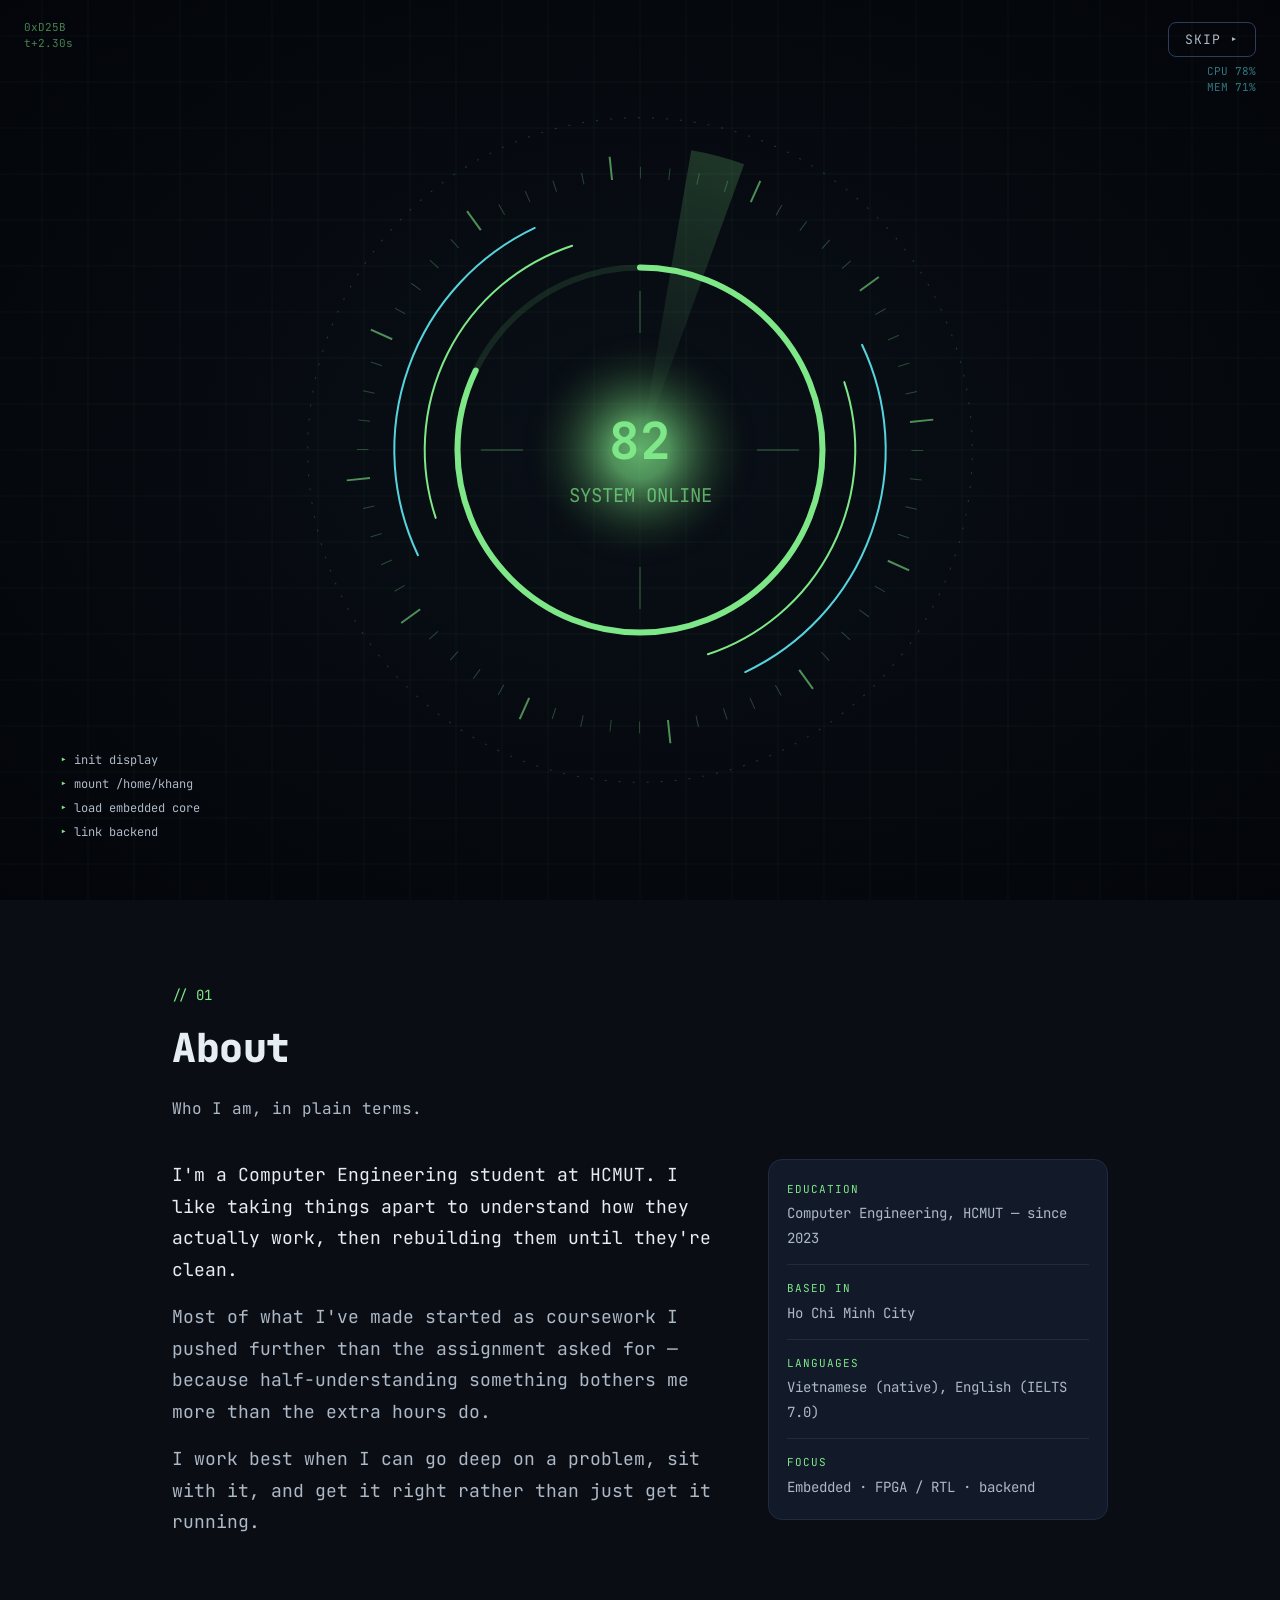
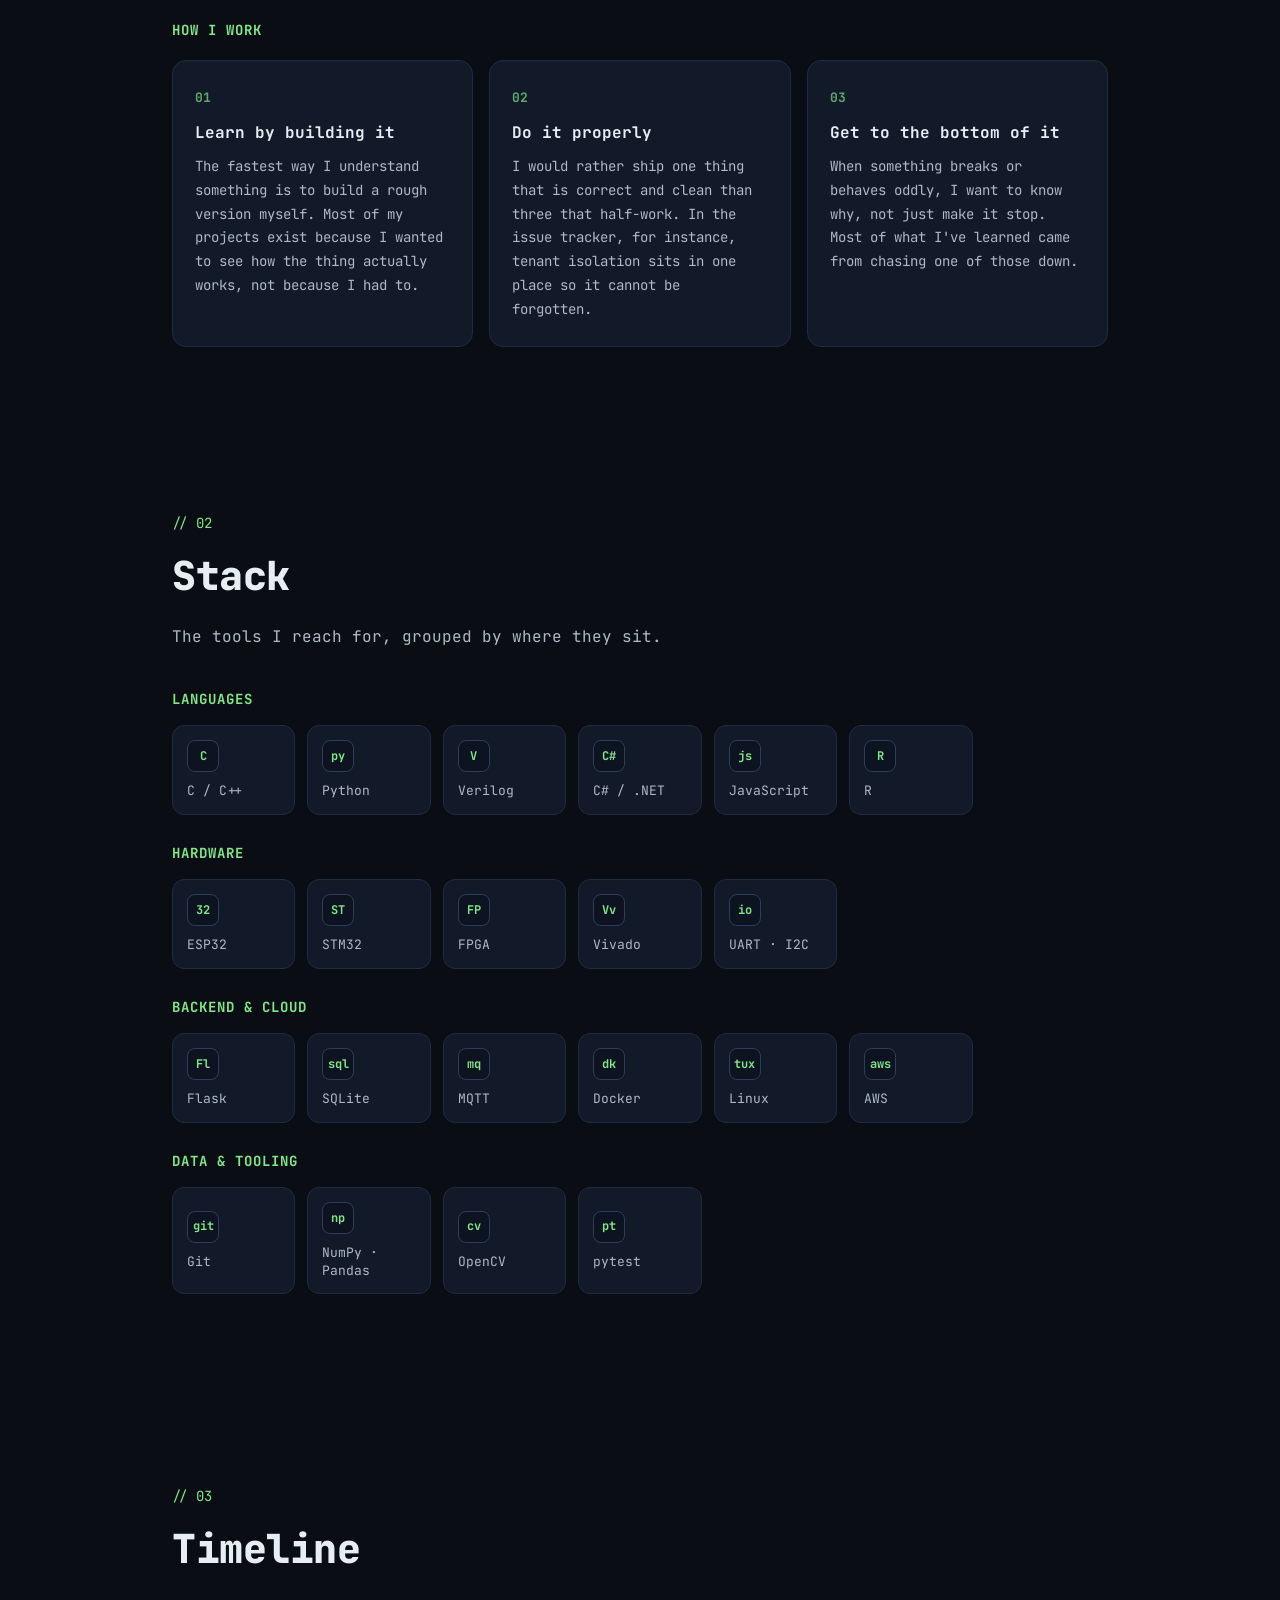
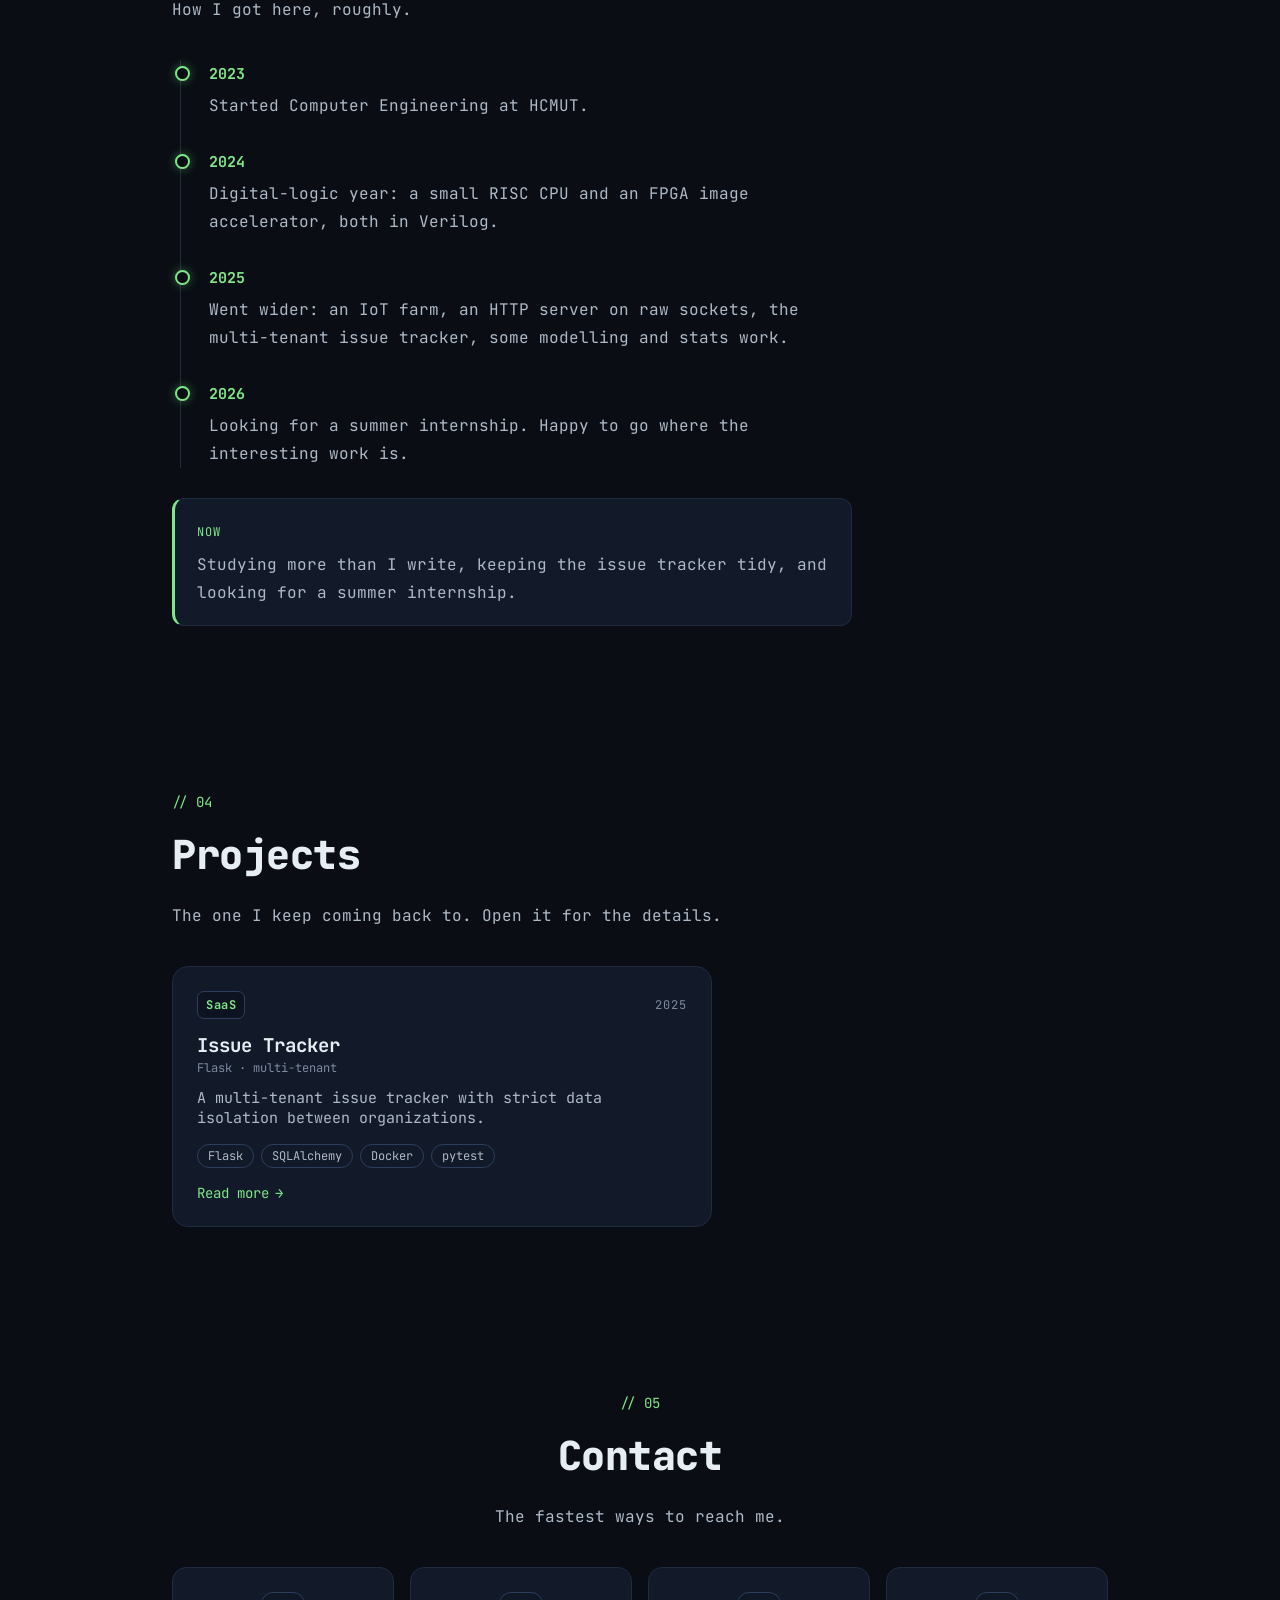
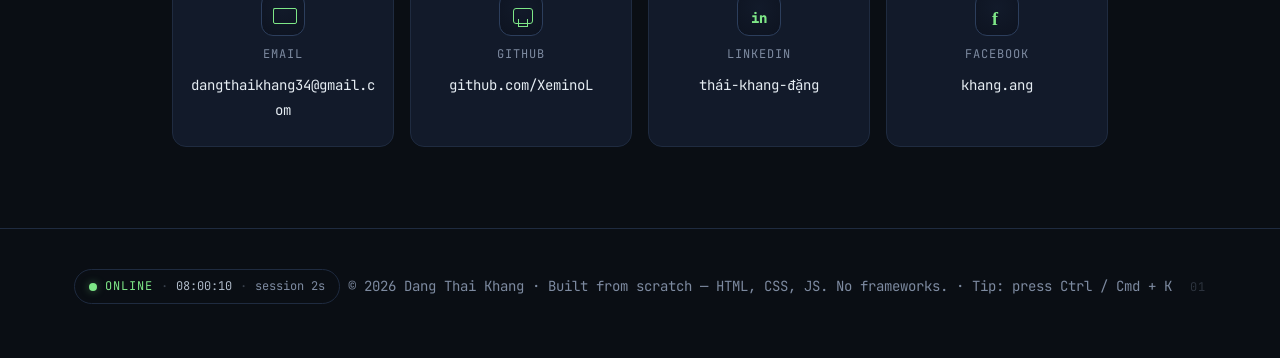
==== index.src.html @ b834186f "Easter eggs: discoverable by eye, not by typing Remove the keyboard word-triggers (earth/matrix/ambe" ====
<!DOCTYPE html>
<html lang="en">
<head>
  <meta charset="UTF-8">
  <meta name="viewport" content="width=device-width, initial-scale=1.0">
  <meta name="description" content="Dang Thai Khang — Computer Engineering student at HCMUT. I build things, take them apart to understand them, and put them back together properly.">
  <meta name="author" content="Dang Thai Khang">
  <meta name="theme-color" content="#0a0e14">
  <meta name="color-scheme" content="dark">
  <title>Dang Thai Khang — Computer Engineering @ HCMUT</title>

  <!-- social cards -->
  <meta property="og:title" content="Dang Thai Khang — Computer Engineering @ HCMUT">
  <meta property="og:description" content="Embedded · FPGA / RTL · backend. Built from scratch, no frameworks.">
  <meta property="og:type" content="website">
  <meta property="og:url" content="https://xeminol.github.io/MyPortfolio/">
  <meta property="og:image" content="https://xeminol.github.io/MyPortfolio/og.png">
  <meta property="og:image:width" content="1200">
  <meta property="og:image:height" content="630">
  <meta name="twitter:card" content="summary_large_image">
  <meta name="twitter:title" content="Dang Thai Khang — Computer Engineering @ HCMUT">
  <meta name="twitter:description" content="Embedded · FPGA / RTL · backend. Built from scratch, no frameworks.">
  <meta name="twitter:image" content="https://xeminol.github.io/MyPortfolio/og.png">

  <link rel="preconnect" href="https://fonts.googleapis.com">
  <link rel="preconnect" href="https://fonts.gstatic.com" crossorigin>
  <link href="https://fonts.googleapis.com/css2?family=JetBrains+Mono:wght@400;500;600;700;800&display=swap" rel="stylesheet">
  <link rel="stylesheet" href="style.css">
  <!-- self-drawn monogram favicon (no emoji) -->
  <link rel="icon" href="data:image/svg+xml,%3Csvg xmlns='http://www.w3.org/2000/svg' viewBox='0 0 64 64'%3E%3Crect width='64' height='64' rx='14' fill='%230a0e14'/%3E%3Crect x='4' y='4' width='56' height='56' rx='11' fill='none' stroke='%237ee787' stroke-width='2'/%3E%3Ctext x='32' y='43' font-family='monospace' font-size='28' font-weight='700' text-anchor='middle' fill='%237ee787'%3EDK%3C/text%3E%3C/svg%3E">
</head>
<body class="intro-lock">
  <!-- system boot intro: HUD on canvas (runs every visit; Skip available) -->
  <div class="intro" id="intro">
    <canvas id="hud" class="hud-cv" aria-hidden="true"></canvas>
    <button class="intro-skip" id="introSkip" aria-label="Skip intro">SKIP ▸</button>
    <div class="intro-log" id="introLog"></div>
  </div>

  <div class="bg-grid"></div>
  <div class="bg-glow"></div>
  <div class="spotlight" id="spotlight" aria-hidden="true"></div>
  <div class="glitch-overlay" id="glitchOverlay" aria-hidden="true"></div>
  <button class="glitch-sigil" id="glitchSigil" aria-label="?" title="?">&#x2622;</button>
  <canvas id="rain"></canvas>

  <div class="progress-bar" id="progress"></div>

  <!-- NAVBAR (no brand / logo) -->
  <nav class="nav" id="nav">
    <ul class="nav-links" id="navLinks"></ul>
    <div class="nav-tools">
      <span class="lang-pill" title="Language / Ngôn ngữ">
        <button id="langEN" class="on" onclick="setLang('en')">EN</button>
        <button id="langVI" onclick="setLang('vi')">VI</button>
      </span>
      <button class="icon-btn" id="spotifyBtn" title="Now playing" aria-label="Now playing">
        <span class="np-logo"></span>
      </button>
      <button class="icon-btn" id="paletteBtn" title="Quick nav (Ctrl+K)" aria-label="Command palette">⌘K</button>
      <button class="icon-btn nav-burger" id="navBurger" aria-label="Menu">☰</button>
    </div>
  </nav>

  <!-- SECTIONS (filled by app.js) -->
  <header class="hero" id="home"></header>
  <section id="about"></section>
  <section id="stack"></section>
  <section id="timeline"></section>
  <section id="projects"></section>
  <section id="contact"></section>
  <footer>
    <div class="status-bar" id="statusBar"></div>
    <span id="footerText"></span>
    <span class="mx-glyph" id="mxGlyph" title="?" aria-hidden="true">01</span>
  </footer>

  <!-- PROJECT DETAIL PAGE (hash route #/p/<id>) -->
  <div class="project-page" id="projectPage"></div>

  <!-- SPOTIFY popup -->
  <div class="sp-popup" id="spotifyPopup" role="dialog" aria-modal="true">
    <div class="sp-card" id="spotifyCard">
      <div class="sp-top">
        <span class="np-logo"></span>
        <span class="sp-status" id="spotifyStatus">—</span>
        <button class="sp-close" id="spotifyClose" aria-label="Close">✕</button>
      </div>
      <div id="spotifyBody"><div class="sp-idle">—</div></div>
    </div>
  </div>

  <!-- GLOBE overlay (easter-egg-feel 3D earth) -->
  <div class="globe-overlay" id="globeOverlay" role="dialog" aria-modal="true">
    <button class="globe-close" id="globeClose" aria-label="Close">✕</button>
    <canvas id="globe" aria-hidden="true"></canvas>
    <div class="globe-hint" id="globeHint"></div>
  </div>

  <!-- COMMAND PALETTE (Ctrl/⌘ + K) -->
  <div class="palette" id="palette" role="dialog" aria-modal="true">
    <div class="palette-box">
      <input id="paletteInput" class="palette-input" type="text" autocomplete="off"
             autocapitalize="off" autocorrect="off" spellcheck="false" aria-label="Command palette">
      <ul class="palette-list" id="paletteList"></ul>
    </div>
  </div>

  <div class="toast" id="toast"></div>

  <script type="module" src="app.js"></script>
</body>
</html>
---- style.css ----
/* =====================================================================
   style.css — Dang Thai Khang portfolio (neon-dark, monospace).
   ===================================================================== */

:root {
  --bg: #0a0e14;
  --bg-2: #0d1320;
  --surface: #121a2a;
  --surface-2: #16203250;
  --border: #1f2b40;
  --border-hi: #2c3e5c;
  --green: #7ee787;
  --green-dim: #56d364;
  --cyan: #56d4dd;
  --blue: #79c0ff;
  --text: #e6edf3;
  --text-dim: #aeb9c7;
  --text-faint: #7d8aa0;
  --glow: rgba(126, 231, 135, 0.4);
  --shadow: rgba(0, 0, 0, 0.5);
  --maxw: 1000px;
  --ease: cubic-bezier(0.22, 1, 0.36, 1);
}

/* Hidden "amber" easter egg: recolor the whole phosphor palette to amber CRT,
   add a warm tint + faint scanlines. Toggled by body.amber (type "amber"). */
body.amber {
  --bg: #100a02;
  --bg-2: #16100440;
  --surface: #1c1305;
  --surface-2: #1c130550;
  --border: #3a2a0e;
  --border-hi: #55400f;
  --green: #ffb84d;
  --green-dim: #e0952e;
  --cyan: #ffcf7a;
  --blue: #ffd9a0;
  --text: #ffe6bf;
  --text-dim: #d8b98a;
  --text-faint: #a88c62;
  --glow: rgba(255, 184, 77, 0.4);
}
body.amber::after {
  content: '';
  position: fixed; inset: 0; z-index: 9998; pointer-events: none;
  background: repeating-linear-gradient(rgba(255, 184, 77, 0.05) 0 1px, transparent 1px 3px);
  mix-blend-mode: overlay;
}
@media (prefers-reduced-motion: no-preference) {
  body.amber { animation: crtflicker 6s infinite; }
  @keyframes crtflicker { 0%, 96%, 100% { filter: none; } 98% { filter: brightness(1.08); } }
}

/* ===== GLITCH EGG (amber CRT) — a rare horror-.exe flicker, then a faint
   sigil blinks into a corner for a few seconds; click it to flip amber CRT. ===== */
.glitch-overlay {
  position: fixed; inset: 0; z-index: 9997; pointer-events: none; opacity: 0;
  background:
    linear-gradient(90deg, rgba(255,0,64,0.12), transparent 8%, transparent 92%, rgba(0,200,255,0.12)),
    repeating-linear-gradient(rgba(255,255,255,0.05) 0 2px, transparent 2px 5px);
  mix-blend-mode: screen;
}
.glitch-overlay.fire { animation: glitchfire 0.42s steps(2) 1; }
@keyframes glitchfire {
  0% { opacity: 0; transform: translate(0,0); }
  15% { opacity: 1; transform: translate(-6px,2px); filter: hue-rotate(30deg); }
  30% { opacity: 0.7; transform: translate(5px,-3px); }
  45% { opacity: 1; transform: translate(-3px,1px); clip-path: inset(20% 0 40% 0); }
  60% { opacity: 0.5; transform: translate(4px,0); clip-path: inset(60% 0 10% 0); }
  100% { opacity: 0; transform: translate(0,0); clip-path: none; }
}
@media (prefers-reduced-motion: reduce) { .glitch-overlay.fire { animation: none; opacity: 0; } }
.glitch-sigil {
  position: fixed; z-index: 9996; right: 22px; bottom: 74px;
  width: 30px; height: 30px; padding: 0; border: none; border-radius: 8px;
  background: transparent; color: var(--green); font-size: 18px; line-height: 30px;
  cursor: pointer; opacity: 0; pointer-events: none; transition: opacity 0.4s;
  text-shadow: 0 0 8px var(--glow); font-family: 'JetBrains Mono', monospace;
}
.glitch-sigil.show { opacity: 0.22; pointer-events: auto; animation: sigilflick 2.4s steps(1) infinite; }
.glitch-sigil.show:hover { opacity: 1; }
@keyframes sigilflick { 0%,90%,100% { opacity: 0.22; } 92% { opacity: 0.5; transform: translateX(-2px); } 95% { opacity: 0.15; transform: translateX(2px); } }
body.amber .glitch-sigil { color: #ff6a3d; }

* { margin: 0; padding: 0; box-sizing: border-box; }
html { scroll-behavior: smooth; }
body {
  font-family: 'JetBrains Mono', ui-monospace, 'Courier New', monospace;
  background: var(--bg); color: var(--text);
  line-height: 1.75; font-size: 16px; overflow-x: hidden;
  -webkit-font-smoothing: antialiased;
}
body.intro-lock, body.page-open { overflow: hidden; }
img { max-width: 100%; display: block; }

/* ===== focus + selection (a11y) ===== */
:focus-visible { outline: 2px solid var(--green); outline-offset: 3px; border-radius: 6px; }
a, button { -webkit-tap-highlight-color: transparent; }
::selection { background: rgba(126, 231, 135, 0.28); color: #fff; }

/* ===== background ===== */
.bg-grid {
  position: fixed; inset: 0; z-index: 0; pointer-events: none;
  background-image:
    linear-gradient(rgba(126,231,135,0.02) 1px, transparent 1px),
    linear-gradient(90deg, rgba(126,231,135,0.02) 1px, transparent 1px);
  background-size: 48px 48px;
}
.bg-glow {
  position: fixed; z-index: 0; pointer-events: none;
  width: 70vw; max-width: 820px; aspect-ratio: 1;
  background: radial-gradient(circle, var(--glow) 0%, transparent 60%);
  top: -20%; left: 50%; transform: translateX(-50%);
  opacity: 0.18; filter: blur(60px); animation: float 14s ease-in-out infinite;
}
@keyframes float { 0%,100%{transform:translateX(-50%) translateY(0) scale(1);} 50%{transform:translateX(-50%) translateY(40px) scale(1.08);} }
#rain { position: fixed; inset: 0; z-index: 0; pointer-events: none; opacity: 0; transition: opacity 0.8s; }
body.rain #rain { opacity: 0.16; }
.spotlight {
  position: fixed; top: 0; left: 0; width: 600px; height: 600px; margin: -300px 0 0 -300px;
  z-index: 0; pointer-events: none;
  background: radial-gradient(circle, var(--glow) 0%, transparent 60%);
  opacity: 0.06; will-change: transform;
}

/* ===== progress bar ===== */
.progress-bar {
  position: fixed; top: 0; left: 0; height: 3px; width: 0;
  background: linear-gradient(90deg, var(--green), var(--cyan));
  box-shadow: 0 0 12px var(--glow); z-index: 1000; transition: width 0.1s linear;
}

/* ===== navbar ===== */
.nav {
  position: fixed; top: 0; left: 0; right: 0; z-index: 900;
  display: flex; align-items: center; justify-content: flex-end; gap: 16px;
  padding: 14px clamp(16px, 4vw, 48px);
  background: rgba(10,14,20,0.72); backdrop-filter: blur(14px); -webkit-backdrop-filter: blur(14px);
  border-bottom: 1px solid transparent; transition: border-color 0.3s, background 0.3s;
}
.nav.scrolled { border-bottom-color: var(--border); }
.nav-links { display: flex; align-items: center; gap: 4px; list-style: none; margin-right: auto; }
.nav-links a {
  color: var(--text-dim); text-decoration: none; font-size: 14px;
  padding: 8px 14px; border-radius: 8px; transition: color 0.2s, background 0.2s;
}
.nav-links a:hover, .nav-links a.active { color: var(--green); background: var(--surface-2); }
.nav-tools { display: flex; align-items: center; gap: 10px; }
.lang-pill { display: inline-flex; border: 1px solid var(--border); border-radius: 9px; overflow: hidden; }
.lang-pill button { background: var(--surface); border: none; padding: 9px 12px; font-family: inherit; font-size: 13px; color: var(--text-dim); cursor: pointer; transition: all 0.2s; }
.lang-pill button.on { background: var(--green); color: var(--bg); font-weight: 700; }
.icon-btn {
  display: grid; place-items: center; height: 38px; min-width: 38px; padding: 0 10px; border-radius: 9px;
  background: var(--surface); border: 1px solid var(--border); color: var(--text-dim);
  cursor: pointer; font-size: 12px; font-weight: 700; letter-spacing: 0.5px; font-family: inherit; transition: all 0.2s;
}
.icon-btn:hover { color: var(--green); border-color: var(--green); box-shadow: 0 0 12px var(--glow); }
.nav-burger { display: none; }

/* ===== layout ===== */
.wrap { position: relative; z-index: 1; max-width: var(--maxw); margin: 0 auto; padding: 0 clamp(16px, 4vw, 32px); }
section { padding: clamp(60px, 9vh, 110px) 0; }
.section-head { margin-bottom: 36px; }
.section-num { color: var(--green); font-size: 14px; }
.section-num::before { content: '// '; }
.section-title { font-size: clamp(26px, 5vw, 40px); font-weight: 800; letter-spacing: -0.5px; margin-top: 4px; }
.section-lead { color: var(--text-dim); margin-top: 12px; max-width: 640px; }

/* ===== reveal ===== */
.reveal { opacity: 0; transform: translateY(26px); transition: opacity 0.7s var(--ease), transform 0.7s var(--ease); }
.reveal.in { opacity: 1; transform: none; }

/* ===== HERO ===== */
.hero { position: relative; min-height: 100vh; display: flex; flex-direction: column; justify-content: center; padding-top: 80px; overflow: hidden; }
#particles { position: absolute; inset: 0; z-index: 0; }
.hero-inner { position: relative; z-index: 1; }
.hero-kicker { color: var(--text-faint); font-size: clamp(13px, 2vw, 16px); letter-spacing: 1px; margin-bottom: 14px; }
.hero-name { font-size: clamp(42px, 10vw, 96px); font-weight: 800; line-height: 1.03; letter-spacing: -2px; }
.hero-name .grad { background: linear-gradient(120deg, var(--green), var(--cyan) 60%, var(--blue)); -webkit-background-clip: text; background-clip: text; color: transparent; }
.hero-type { font-size: clamp(18px, 3.5vw, 30px); font-weight: 700; color: var(--text); margin-top: 10px; }
.hero-type .dim { color: var(--text-faint); font-weight: 400; }
.hero-type #typeText { color: var(--green); }
.type-caret { color: var(--green); animation: blink 1.1s step-end infinite; }
@keyframes blink { 0%,100%{opacity:1;} 50%{opacity:0;} }
.hero-tagline { color: var(--text-dim); font-size: clamp(15px, 2.4vw, 19px); max-width: 660px; margin-top: 22px; }
.hero-actions { display: flex; flex-wrap: wrap; gap: 14px; margin-top: 38px; }
.btn { font-family: inherit; font-size: 16px; font-weight: 600; padding: 14px 26px; border-radius: 10px; cursor: pointer; text-decoration: none; display: inline-flex; align-items: center; gap: 10px; transition: all 0.25s var(--ease); border: 1px solid var(--green); }
.btn-primary { background: var(--green); color: var(--bg); box-shadow: 0 6px 24px var(--glow); }
.btn-primary:hover { transform: translateY(-3px); box-shadow: 0 10px 32px var(--glow); }
.btn-ghost { background: transparent; color: var(--green); }
.btn-ghost:hover { background: var(--surface-2); transform: translateY(-3px); }
.scroll-hint { position: absolute; bottom: 26px; left: 50%; transform: translateX(-50%); color: var(--text-faint); font-size: 13px; letter-spacing: 2px; display: flex; flex-direction: column; align-items: center; gap: 8px; text-decoration: none; z-index: 1; }
.scroll-hint .arrow { width: 20px; height: 20px; border-right: 2px solid var(--green); border-bottom: 2px solid var(--green); transform: rotate(45deg); animation: bob 1.6s ease-in-out infinite; }
@keyframes bob { 0%,100%{transform:rotate(45deg) translate(0,0); opacity:0.4;} 50%{transform:rotate(45deg) translate(4px,4px); opacity:1;} }

/* ===== ABOUT ===== */
.about-grid { display: grid; grid-template-columns: minmax(0, 1.6fr) minmax(0, 1fr); gap: clamp(24px, 4vw, 56px); align-items: start; }
.about-text { max-width: 720px; }
.about-text p { color: var(--text-dim); font-size: clamp(15px, 1.6vw, 18px); margin-bottom: 16px; }
.about-text p:first-child { color: var(--text); }
.about-facts { display: flex; flex-direction: column; gap: 0; background: var(--surface); border: 1px solid var(--border); border-radius: 14px; padding: 6px 18px; }
.fact { display: flex; flex-direction: column; gap: 2px; padding: 14px 0; border-bottom: 1px solid var(--border); }
.fact:last-child { border-bottom: none; }
.fact-key { color: var(--green); font-size: 11px; letter-spacing: 1px; text-transform: uppercase; }
.fact-val { color: var(--text-dim); font-size: 14px; }

/* how I work */
.approach { margin-top: clamp(40px, 6vw, 64px); }
.approach-label { font-size: 14px; color: var(--green); letter-spacing: 1px; text-transform: uppercase; margin-bottom: 18px; }
.ap-grid { display: grid; grid-template-columns: repeat(auto-fit, minmax(min(100%, 250px), 1fr)); gap: 16px; }
.ap-card { position: relative; background: var(--surface); border: 1px solid var(--border); border-radius: 14px; padding: 22px 22px 24px; transition: border-color 0.25s, transform 0.25s, box-shadow 0.25s; }
.ap-card:hover { border-color: var(--border-hi); transform: translateY(-3px); box-shadow: 0 12px 30px var(--shadow); }
.ap-num { color: var(--green); font-size: 13px; font-weight: 700; opacity: 0.7; }
.ap-card h4 { font-size: 16px; margin: 8px 0 8px; color: var(--text); }
.ap-card p { color: var(--text-dim); font-size: 14px; line-height: 1.7; }

/* ===== STACK (tech tiles) ===== */
.tech-group { margin-bottom: 26px; }
.tech-group h3 { font-size: 14px; color: var(--green); margin-bottom: 14px; letter-spacing: 1px; text-transform: uppercase; }
.tech-tiles { display: grid; grid-template-columns: repeat(auto-fill, minmax(min(100%, 122px), 1fr)); gap: 12px; }
.tech-tile { display: flex; flex-direction: column; align-items: flex-start; justify-content: center; gap: 10px; background: var(--surface); border: 1px solid var(--border); border-radius: 12px; padding: 14px; min-height: 84px; transition: border-color 0.25s, transform 0.25s, box-shadow 0.25s; }
.tech-tile:hover { border-color: var(--green); transform: translateY(-3px); box-shadow: 0 10px 28px var(--shadow); }
.tech-glyph { display: grid; place-items: center; width: 32px; height: 32px; flex-shrink: 0; border-radius: 8px; border: 1px solid var(--border-hi); color: var(--green); font-size: 12px; font-weight: 700; background: var(--bg-2); }
.tech-name { font-size: 13px; color: var(--text-dim); line-height: 1.35; overflow-wrap: anywhere; }
.tech-tile:hover .tech-name { color: var(--text); }

/* ===== TIMELINE ===== */
.timeline { position: relative; margin-left: 8px; padding-left: 28px; border-left: 1px solid var(--border); }
.tl-item { position: relative; padding-bottom: 28px; }
.tl-item:last-child { padding-bottom: 0; }
.tl-item::before { content: ''; position: absolute; left: -34px; top: 6px; width: 11px; height: 11px; border-radius: 50%; background: var(--bg); border: 2px solid var(--green); box-shadow: 0 0 10px var(--glow); }
.tl-year { color: var(--green); font-weight: 700; font-size: 15px; }
.tl-text { color: var(--text-dim); font-size: 16px; margin-top: 4px; max-width: 640px; }
.now-card { margin-top: 30px; background: var(--surface); border: 1px solid var(--border); border-left: 3px solid var(--green); border-radius: 12px; padding: 18px 22px; max-width: 680px; }
.now-card .now-label { color: var(--green); font-size: 12px; letter-spacing: 1px; text-transform: uppercase; }
.now-card p { color: var(--text-dim); font-size: 16px; margin-top: 6px; }

/* ===== PROJECTS ===== */
.proj-grid { display: grid; grid-template-columns: repeat(auto-fill, minmax(min(100%, 290px), 1fr)); gap: 20px; }
/* A single featured project gets a wider centered card instead of a lonely box on the left. */
.proj-grid.single { grid-template-columns: 1fr; max-width: 540px; }
.proj-card {
  position: relative; text-align: left; cursor: pointer; background: var(--surface);
  border: 1px solid var(--border); border-radius: 16px; padding: 24px; font-family: inherit; color: inherit;
  overflow: hidden; transform-style: preserve-3d; will-change: transform;
  transform: perspective(820px) rotateX(var(--rx, 0deg)) rotateY(var(--ry, 0deg)) translateY(var(--ty, 0px));
  transition: transform 0.2s var(--ease), border-color 0.3s, box-shadow 0.3s;
}
.proj-card::after { content: ''; position: absolute; inset: 0; border-radius: 16px; background: radial-gradient(400px circle at var(--mx,50%) var(--my,0%), rgba(126,231,135,0.09), transparent 60%); opacity: 0; transition: opacity 0.3s; pointer-events: none; }
.proj-card:hover { border-color: var(--green); box-shadow: 0 16px 40px var(--shadow); }
.proj-card:hover::after { opacity: 1; }
.proj-card:focus-visible { outline: 2px solid var(--green); outline-offset: 3px; }
.proj-top { display: flex; align-items: center; justify-content: space-between; gap: 10px; }
.proj-year { color: var(--text-faint); font-size: 12px; letter-spacing: 1px; }
.proj-icon { display: inline-grid; place-items: center; min-width: 44px; height: 28px; padding: 0 8px; border-radius: 7px; border: 1px solid var(--border-hi); background: var(--bg-2); color: var(--green); font-size: 12px; font-weight: 700; letter-spacing: 0.5px; }
.proj-card h3 { font-size: 19px; margin: 14px 0 2px; }
.pmeta { color: var(--text-faint); font-size: 12px; }
.pshort { color: var(--text-dim); font-size: 15px; margin: 12px 0 16px; }
.proj-tags { display: flex; flex-wrap: wrap; gap: 7px; }
.tag { font-size: 12px; padding: 3px 10px; border: 1px solid var(--border-hi); border-radius: 20px; color: var(--text-dim); }
.proj-more { margin-top: 16px; color: var(--green); font-size: 14px; display: inline-flex; align-items: center; gap: 6px; }
.proj-more .ar { transition: transform 0.2s; }
.proj-card:hover .proj-more .ar { transform: translateX(4px); }

/* ===== CONTACT ===== */
.contact .section-head { text-align: center; }
.contact .section-lead { margin-left: auto; margin-right: auto; }
.contact-cards { display: grid; grid-template-columns: repeat(auto-fit, minmax(180px, 1fr)); gap: 16px; }
.contact-card { background: var(--surface); border: 1px solid var(--border); border-radius: 14px; padding: 24px 18px; text-decoration: none; color: var(--text); transition: all 0.3s var(--ease); display: flex; flex-direction: column; align-items: center; gap: 8px; }
.contact-card:hover { border-color: var(--green); transform: translateY(-5px); box-shadow: 0 14px 36px var(--shadow); }
.contact-card .cc-label { color: var(--text-faint); font-size: 12px; letter-spacing: 1px; text-transform: uppercase; }
.contact-card .cc-value { font-size: 14px; overflow-wrap: anywhere; text-align: center; }
/* self-drawn contact marks (no emoji) */
.cc-icon { position: relative; width: 44px; height: 44px; border-radius: 12px; border: 1px solid var(--border-hi); background: radial-gradient(circle at 50% 35%, var(--surface), var(--bg-2)); transition: box-shadow 0.3s var(--ease), border-color 0.3s; }
.contact-card:hover .cc-icon { border-color: var(--green); box-shadow: 0 0 0 4px rgba(126, 231, 135, 0.08), 0 6px 18px rgba(126, 231, 135, 0.12); }
.cc-icon::before, .cc-icon::after { content: ''; position: absolute; }
.cc-mail::before { left: 11px; top: 15px; width: 22px; height: 14px; border: 1.6px solid var(--green); border-radius: 2px; }
.cc-mail::after { left: 11px; top: 15px; width: 22px; height: 11px; border-top: 1.6px solid var(--green); transform: skewX(0); clip-path: polygon(0 0, 50% 80%, 100% 0); }
.cc-gh::before { left: 13px; top: 15px; width: 18px; height: 14px; color: var(--green); border: 1.6px solid var(--green); border-radius: 3px; }
.cc-gh::after { left: 18px; top: 26px; width: 8px; height: 7px; border: 1.6px solid var(--green); border-top: none; }
.cc-in::before { left: 13px; top: 13px; content: 'in'; color: var(--green); font-size: 14px; font-weight: 800; font-family: 'JetBrains Mono', monospace; }
.cc-in::after { display: none; }
.cc-fb::before { left: 16px; top: 11px; content: 'f'; color: var(--green); font-size: 18px; font-weight: 800; font-family: Georgia, serif; }
.cc-fb::after { display: none; }

/* ===== np-logo (equalizer mark used in nav + popup) ===== */
.np-logo { display: inline-flex; align-items: flex-end; gap: 2px; width: 16px; height: 14px; }
.np-logo::before, .np-logo::after { content: ''; width: 3px; background: var(--green); border-radius: 1px; animation: eq 0.9s ease-in-out infinite; }
.np-logo::before { height: 14px; animation-delay: 0.15s; }
.np-logo::after { height: 8px; }
@keyframes eq { 0%,100%{height:5px;} 50%{height:16px;} }

/* ===== SPOTIFY popup ===== */
.sp-popup { position: fixed; inset: 0; z-index: 1300; display: grid; place-items: start center; padding-top: 80px; background: rgba(5,8,13,0.6); backdrop-filter: blur(6px); -webkit-backdrop-filter: blur(6px); opacity: 0; pointer-events: none; transition: opacity 0.25s var(--ease); }
.sp-popup.open { opacity: 1; pointer-events: auto; }
.sp-card { width: min(440px, 92vw); background: var(--bg-2); border: 1px solid var(--border-hi); border-radius: 14px; padding: 18px; box-shadow: 0 30px 80px var(--shadow); transform: translateY(-12px); transition: transform 0.25s var(--ease); }
.sp-popup.open .sp-card { transform: none; }
.sp-card.live { border-color: var(--green); box-shadow: 0 0 30px var(--glow); }
.sp-top { display: flex; align-items: center; gap: 10px; margin-bottom: 14px; }
.sp-status { font-size: 11px; letter-spacing: 1px; text-transform: uppercase; color: var(--text-faint); }
.sp-card.live .sp-status { color: var(--green); }
.sp-close { margin-left: auto; background: none; border: 1px solid var(--border); color: var(--text-dim); width: 28px; height: 28px; border-radius: 7px; cursor: pointer; font-family: inherit; transition: all 0.2s; }
.sp-close:hover { color: var(--green); border-color: var(--green); }
.sp-body { display: flex; align-items: center; gap: 14px; text-decoration: none; color: var(--text); }
.sp-art { width: 56px; height: 56px; border-radius: 8px; object-fit: cover; flex-shrink: 0; }
.sp-art.ph { display: grid; place-items: center; background: var(--surface); }
.sp-meta { display: flex; flex-direction: column; min-width: 0; flex: 1; }
.sp-title { font-weight: 700; font-size: 15px; white-space: nowrap; overflow: hidden; text-overflow: ellipsis; }
.sp-artist { color: var(--text-dim); font-size: 13px; white-space: nowrap; overflow: hidden; text-overflow: ellipsis; }
.sp-idle { color: var(--text-faint); }
.sp-bars { display: flex; align-items: flex-end; gap: 2px; height: 18px; flex-shrink: 0; }
.sp-bars i { width: 3px; background: var(--green); border-radius: 1px; animation: eq 0.9s ease-in-out infinite; }
.sp-bars i:nth-child(1){animation-delay:0s;} .sp-bars i:nth-child(2){animation-delay:0.2s;}
.sp-bars i:nth-child(3){animation-delay:0.4s;} .sp-bars i:nth-child(4){animation-delay:0.1s;}

/* ===== GLOBE overlay ===== */
.globe-overlay { position: fixed; inset: 0; z-index: 1500; display: grid; place-items: center; background: radial-gradient(ellipse at center, #0a1018 0%, #05080d 70%, #03050a 100%); opacity: 0; pointer-events: none; transition: opacity 0.5s var(--ease); }
.globe-overlay.open { opacity: 1; pointer-events: auto; }
.globe-close { position: absolute; top: 22px; right: 24px; background: none; border: 1px solid var(--border-hi); color: var(--text-dim); width: 38px; height: 38px; border-radius: 9px; cursor: pointer; font-family: inherit; font-size: 16px; transition: all 0.2s; z-index: 2; }
.globe-close:hover { color: var(--green); border-color: var(--green); box-shadow: 0 0 14px var(--glow); }
#globe { display: block; cursor: grab; touch-action: none; }
.globe-hint { position: absolute; bottom: 26px; left: 50%; transform: translateX(-50%); color: var(--text-faint); font-size: 12px; letter-spacing: 1px; z-index: 2; pointer-events: none; }

/* ===== hidden matrix glyph in footer ===== */
.mx-glyph { display: inline-block; margin-left: 10px; color: var(--text-faint); opacity: 0.3; cursor: pointer; user-select: none; font-size: 12px; letter-spacing: 1px; transition: opacity 0.3s; animation: glitch 4s steps(1) infinite; }
.mx-glyph:hover { opacity: 1; color: var(--green); text-shadow: 0 0 8px var(--glow); }
@keyframes glitch { 0%,92%{transform:translate(0,0);} 93%{transform:translate(-1px,1px); opacity:0.6;} 94%{transform:translate(1px,-1px);} 95%{transform:translate(0,0); opacity:0.3;} }

/* ===== footer + status ===== */
footer { text-align: center; padding: 40px 16px; border-top: 1px solid var(--border); color: var(--text-faint); font-size: 14px; position: relative; z-index: 1; }
.footer-tip { color: var(--text-faint); }
.status-bar { display: inline-flex; align-items: center; gap: 8px; font-size: 12px; color: var(--text-faint); margin-bottom: 14px; padding: 6px 14px; border: 1px solid var(--border); border-radius: 20px; }
.status-bar .st-dot { width: 8px; height: 8px; border-radius: 50%; background: var(--green); box-shadow: 0 0 8px var(--glow); animation: stPulse 2s ease-in-out infinite; }
@keyframes stPulse { 0%,100%{opacity:1;} 50%{opacity:0.3;} }
.status-bar .st-label { color: var(--green); letter-spacing: 1px; }
.status-bar .st-sep { opacity: 0.4; }
#stClock { color: var(--text-dim); }

/* ===== PROJECT DETAIL PAGE ===== */
.project-page { position: fixed; inset: 0; z-index: 1100; overflow-y: auto; background: var(--bg); opacity: 0; pointer-events: none; transition: opacity 0.4s var(--ease); }
.project-page.open { opacity: 1; pointer-events: auto; }
.project-page:focus { outline: none; }
.pp-wrap { max-width: 780px; padding-top: 70px; padding-bottom: 90px; }
.pp-back { display: inline-flex; align-items: center; gap: 8px; background: var(--surface); border: 1px solid var(--border); color: var(--text-dim); font-family: inherit; font-size: 14px; padding: 9px 16px; border-radius: 9px; cursor: pointer; margin-bottom: 30px; transition: color 0.2s, border-color 0.2s; }
.pp-back:hover { color: var(--green); border-color: var(--green); }
.pp-back .ar { transition: transform 0.2s; }
.pp-back:hover .ar { transform: translateX(-3px); }
.pp-head { display: flex; align-items: center; gap: 16px; }
.pp-head-text { min-width: 0; }
.pp-icon { display: inline-grid; place-items: center; min-width: 56px; height: 40px; padding: 0 12px; border-radius: 10px; border: 1px solid var(--border-hi); background: var(--bg-2); color: var(--green); font-size: 15px; font-weight: 700; letter-spacing: 0.5px; flex-shrink: 0; }
.pp-name { font-size: clamp(26px, 5.5vw, 44px); font-weight: 800; letter-spacing: -1px; line-height: 1.1; }
.pp-meta { color: var(--text-faint); font-size: clamp(13px, 2.2vw, 16px); margin-top: 4px; }
.pp-tags { display: flex; flex-wrap: wrap; gap: 8px; margin: 22px 0 28px; }

.pp-block-label { display: block; color: var(--green); font-size: 11px; letter-spacing: 1px; text-transform: uppercase; margin-bottom: 10px; }

/* at a glance */
.pp-glance { background: var(--surface); border: 1px solid var(--border); border-left: 3px solid var(--green); border-radius: 12px; padding: 18px 22px; margin-bottom: 26px; }
.pp-glance ul { list-style: none; display: grid; grid-template-columns: repeat(auto-fit, minmax(min(100%, 240px), 1fr)); gap: 9px 24px; }
.pp-glance li { position: relative; padding-left: 22px; color: var(--text-dim); font-size: 14px; line-height: 1.5; }
.pp-glance li::before { content: ''; position: absolute; left: 3px; top: 4px; width: 6px; height: 10px; border: solid var(--green); border-width: 0 2px 2px 0; transform: rotate(45deg); }

/* flow diagram */
.pp-flow { margin-bottom: 30px; }
.flow { display: flex; flex-wrap: wrap; align-items: center; gap: 10px 4px; }
.flow-step { display: inline-flex; align-items: center; gap: 6px; }
.flow-node { display: inline-block; padding: 8px 13px; border: 1px solid var(--border-hi); border-radius: 9px; background: var(--bg-2); color: var(--text-dim); font-size: 13px; white-space: nowrap; animation: flowIn 0.45s var(--ease) both; animation-delay: var(--d, 0ms); }
.flow-arrow { color: var(--green); opacity: 0.55; font-size: 14px; }
@keyframes flowIn { from { opacity: 0; transform: translateY(8px); } to { opacity: 1; transform: none; } }

/* story blocks (override the global section padding — these are subsections) */
.pp-block { margin-bottom: 24px; padding: 0; }
.pp-h { font-size: 12px; color: var(--green); letter-spacing: 1px; text-transform: uppercase; font-weight: 700; margin-bottom: 8px; }
.pp-block p { color: var(--text-dim); font-size: clamp(15px, 1.7vw, 17px); line-height: 1.8; }
.pp-block:first-of-type p { color: var(--text); }

/* footer */
.pp-foot { margin-top: 32px; padding-top: 22px; border-top: 1px solid var(--border); display: flex; flex-wrap: wrap; align-items: center; gap: 6px 16px; }
.pp-gh { font-size: 15px; }
.pp-note { color: var(--text-faint); font-size: 13px; }

/* shared link style */
.tlink { color: var(--green); text-decoration: none; border-bottom: 1px dotted var(--green); transition: all 0.2s; }
.tlink:hover { text-shadow: 0 0 8px var(--glow); }

/* ===== COMMAND PALETTE ===== */
.palette { position: fixed; inset: 0; z-index: 1300; display: grid; place-items: start center; padding-top: 14vh; background: rgba(5,8,13,0.7); backdrop-filter: blur(6px); -webkit-backdrop-filter: blur(6px); opacity: 0; pointer-events: none; transition: opacity 0.2s var(--ease); }
.palette.open { opacity: 1; pointer-events: auto; }
.palette-box { width: min(520px, 92vw); background: var(--bg-2); border: 1px solid var(--border-hi); border-radius: 14px; overflow: hidden; box-shadow: 0 30px 80px var(--shadow); }
.palette-input { width: 100%; background: none; border: none; border-bottom: 1px solid var(--border); outline: none; color: var(--text); font-family: inherit; font-size: 17px; padding: 18px 20px; }
.palette-list { list-style: none; max-height: 50vh; overflow-y: auto; padding: 6px; }
.pl-item { display: flex; align-items: center; gap: 12px; padding: 11px 14px; border-radius: 9px; cursor: pointer; color: var(--text-dim); font-size: 15px; }
.pl-item.sel, .pl-item:hover { background: var(--surface); color: var(--green); }
.pl-icon { width: 22px; text-align: center; }
.pl-empty { color: var(--text-faint); padding: 18px; text-align: center; }

/* ===== system boot intro (canvas HUD) ===== */
.intro { position: fixed; inset: 0; z-index: 2000; background: radial-gradient(ellipse at center, #0a1018 0%, #05080d 70%, #03050a 100%); transition: opacity 0.5s var(--ease), visibility 0.5s; }
.intro.done { opacity: 0; visibility: hidden; }
.hud-cv { position: absolute; inset: 0; width: 100%; height: 100%; }
.intro-skip { position: absolute; top: 22px; right: 24px; z-index: 3; background: none; border: 1px solid var(--border-hi); color: var(--text-dim); font-family: inherit; font-size: 13px; letter-spacing: 1px; padding: 8px 16px; border-radius: 8px; cursor: pointer; transition: all 0.2s; }
.intro-skip:hover { color: var(--green); border-color: var(--green); box-shadow: 0 0 14px var(--glow); }
.intro-log { position: absolute; left: clamp(16px, 5vw, 60px); bottom: clamp(20px, 6vh, 60px); z-index: 3; font-size: 12px; text-align: left; width: min(340px, 80vw); }
.log-line { color: var(--text-dim); opacity: 0; transform: translateX(-8px); transition: all 0.3s var(--ease); margin: 3px 0; }
.log-line.in { opacity: 1; transform: none; }
.log-ok { color: var(--green); }

/* ===== toast ===== */
.toast { position: fixed; left: 50%; bottom: 32px; transform: translate(-50%, 16px); opacity: 0; visibility: hidden; background: var(--surface); border: 1px solid var(--green); border-radius: 12px; padding: 13px 22px; color: var(--text); font-size: 15px; z-index: 1400; box-shadow: 0 12px 36px var(--shadow); transition: transform 0.4s var(--ease), opacity 0.4s var(--ease), visibility 0.4s; max-width: 90vw; }
.toast.show { transform: translate(-50%, 0); opacity: 1; visibility: visible; }

/* ===== responsive ===== */
@media (max-width: 860px) {
  .about-grid { grid-template-columns: 1fr; gap: 28px; }
  .about-facts { max-width: 520px; }
}
@media (max-width: 760px) { .tech-tiles { grid-template-columns: repeat(auto-fill, minmax(104px, 1fr)); } }
@media (max-width: 680px) {
  .nav-links {
    position: fixed; top: 64px; right: 12px; left: 12px; flex-direction: column; align-items: stretch; gap: 4px;
    background: var(--bg-2); border: 1px solid var(--border); border-radius: 12px; padding: 10px;
    box-shadow: 0 16px 40px var(--shadow); transform: translateY(-12px); opacity: 0; pointer-events: none; transition: all 0.25s var(--ease);
  }
  .nav-links.open { transform: none; opacity: 1; pointer-events: auto; }
  .nav-links a { padding: 12px 14px; font-size: 16px; }
  .nav-burger { display: grid; }
  #paletteBtn { display: none; }
  .footer-tip { display: none; }
  .pp-icon { font-size: 36px; }
}
@media (prefers-reduced-motion: reduce) {
  *, *::before, *::after { animation-duration: 0.01ms !important; transition-duration: 0.12s !important; }
  html { scroll-behavior: auto; }
  .reveal { opacity: 1; transform: none; }
}
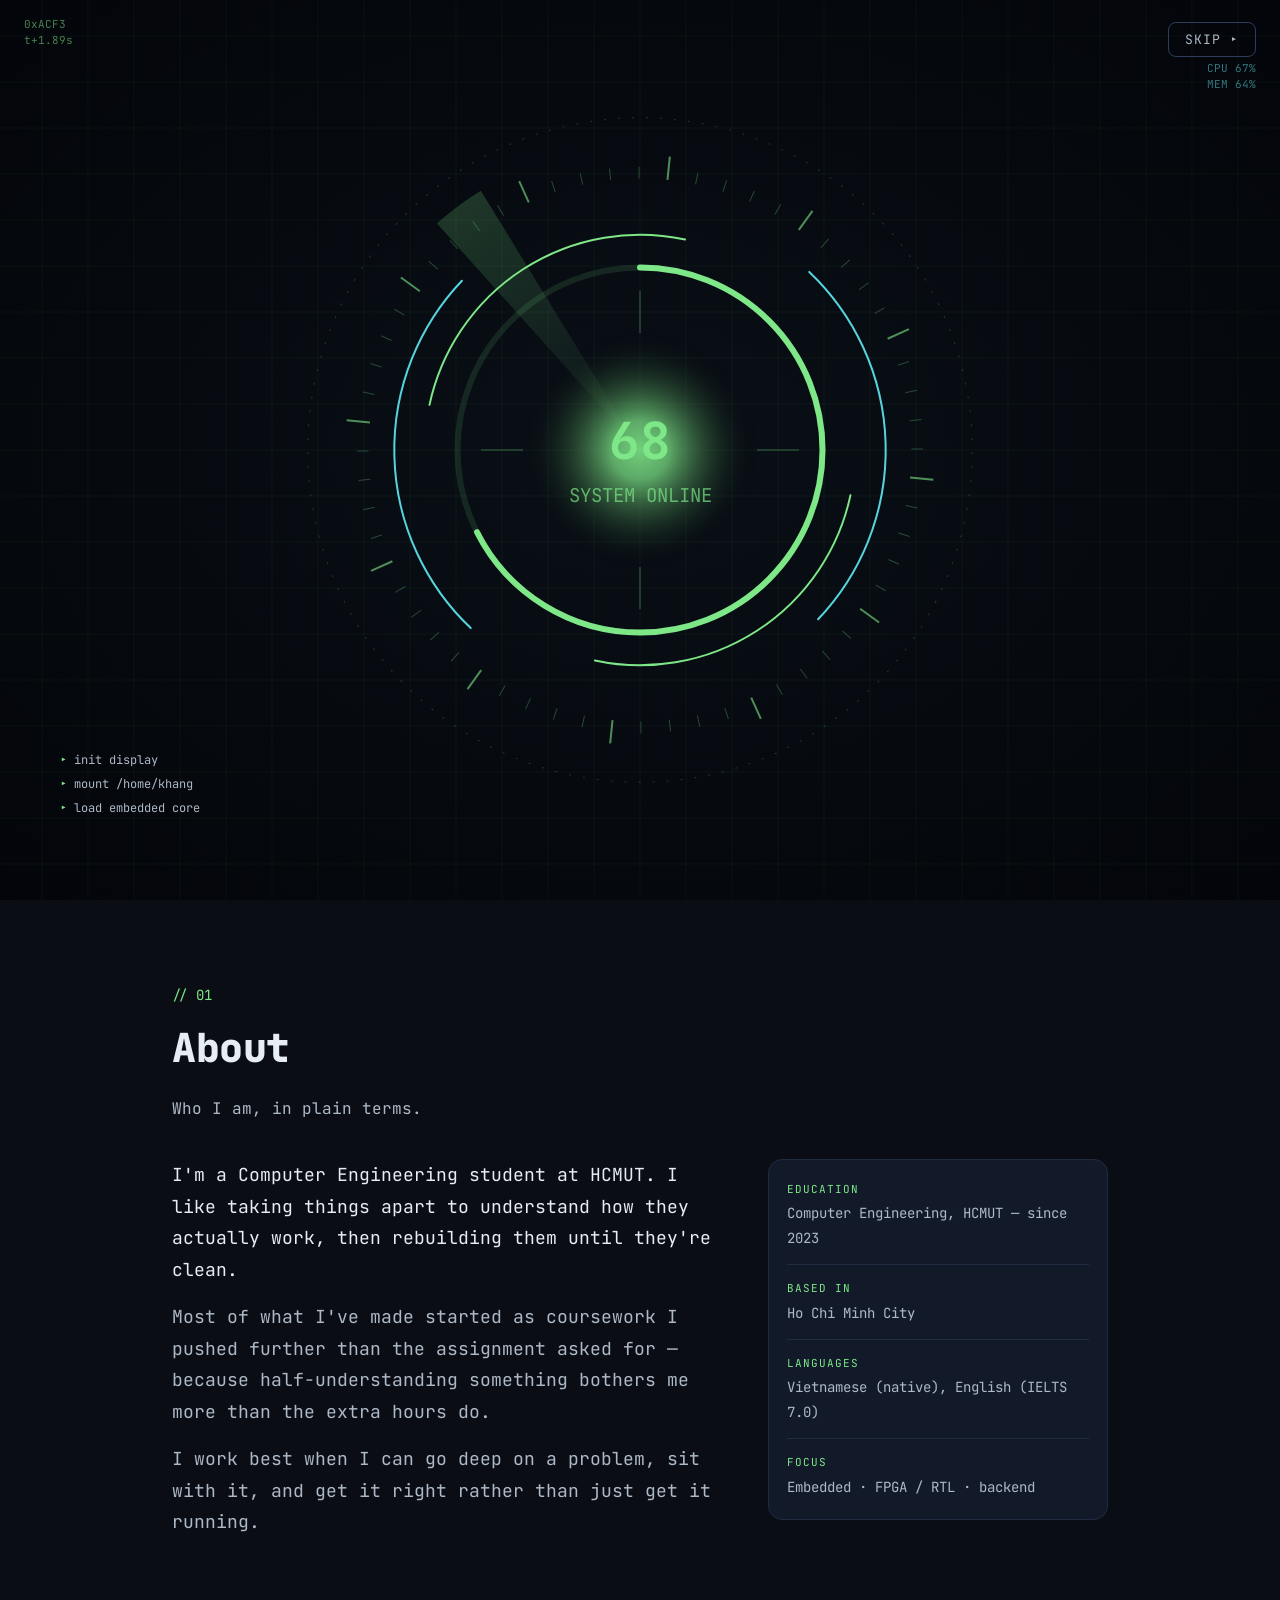
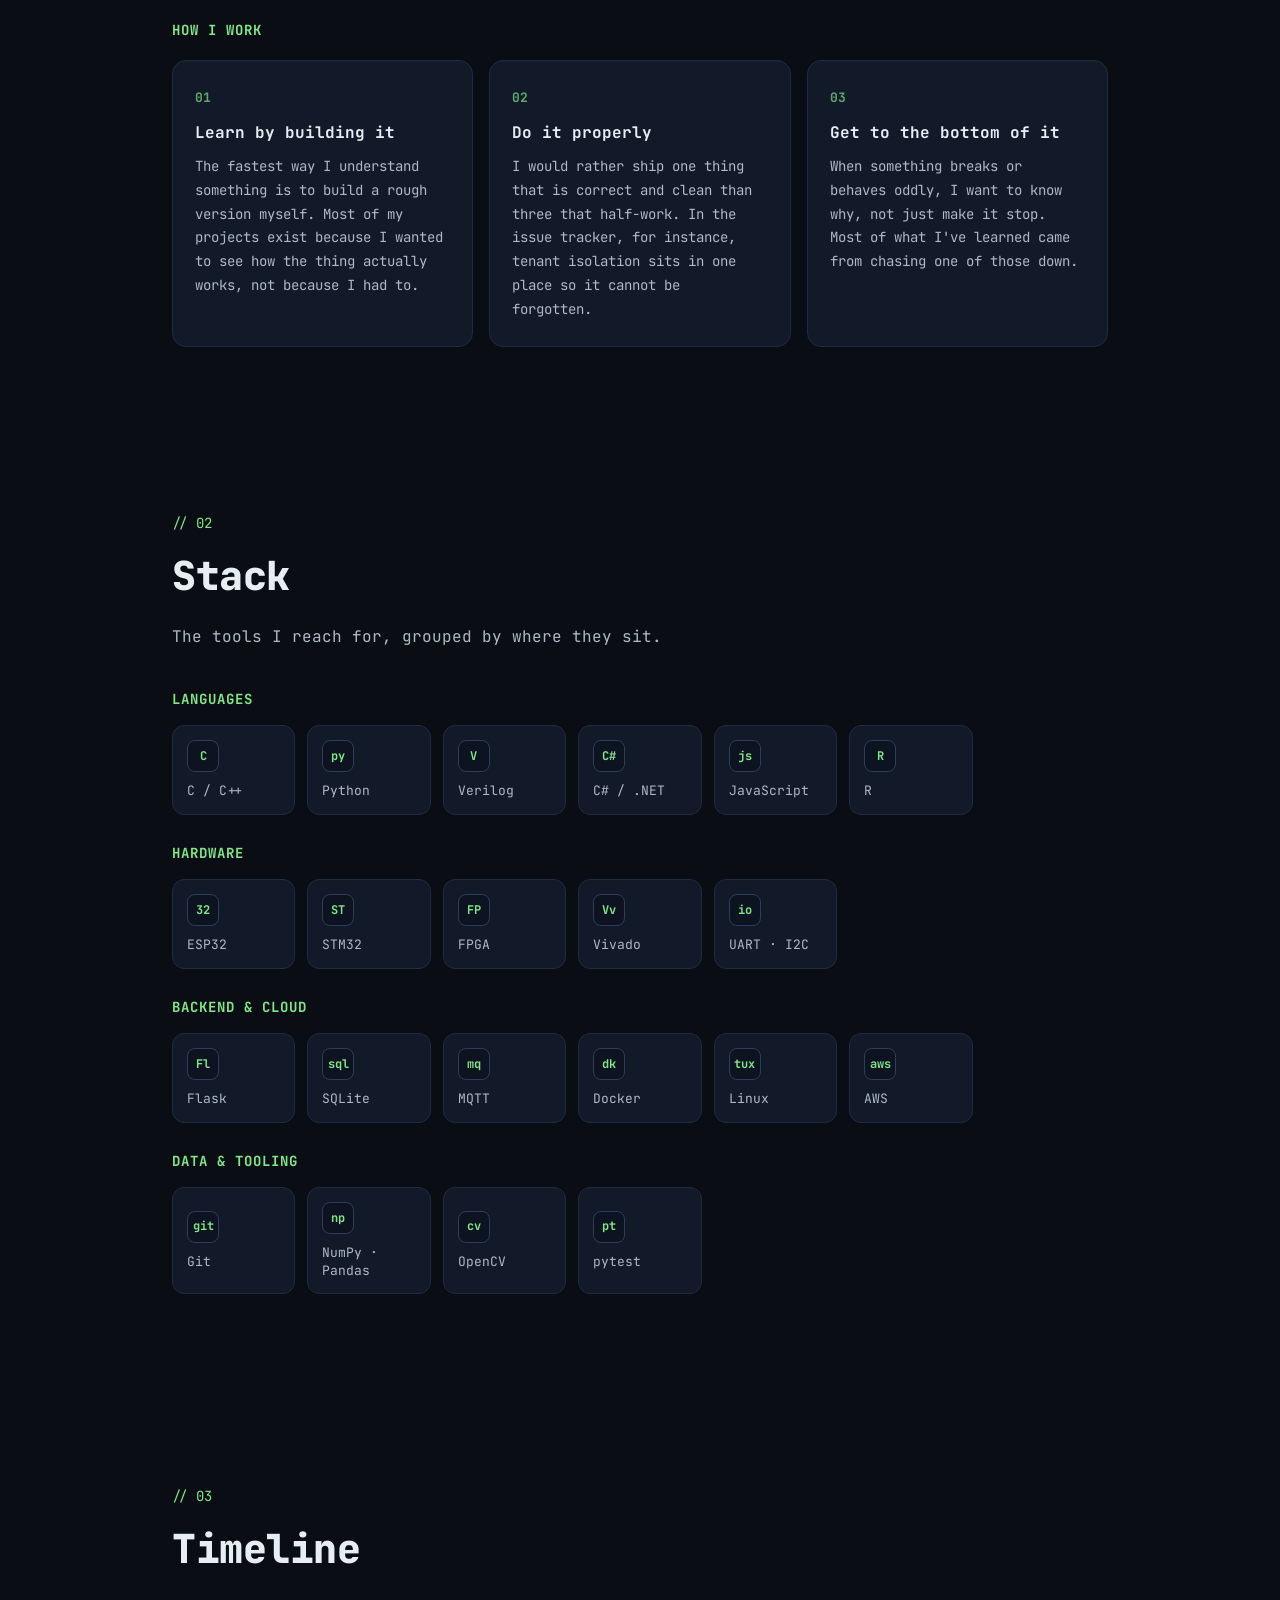
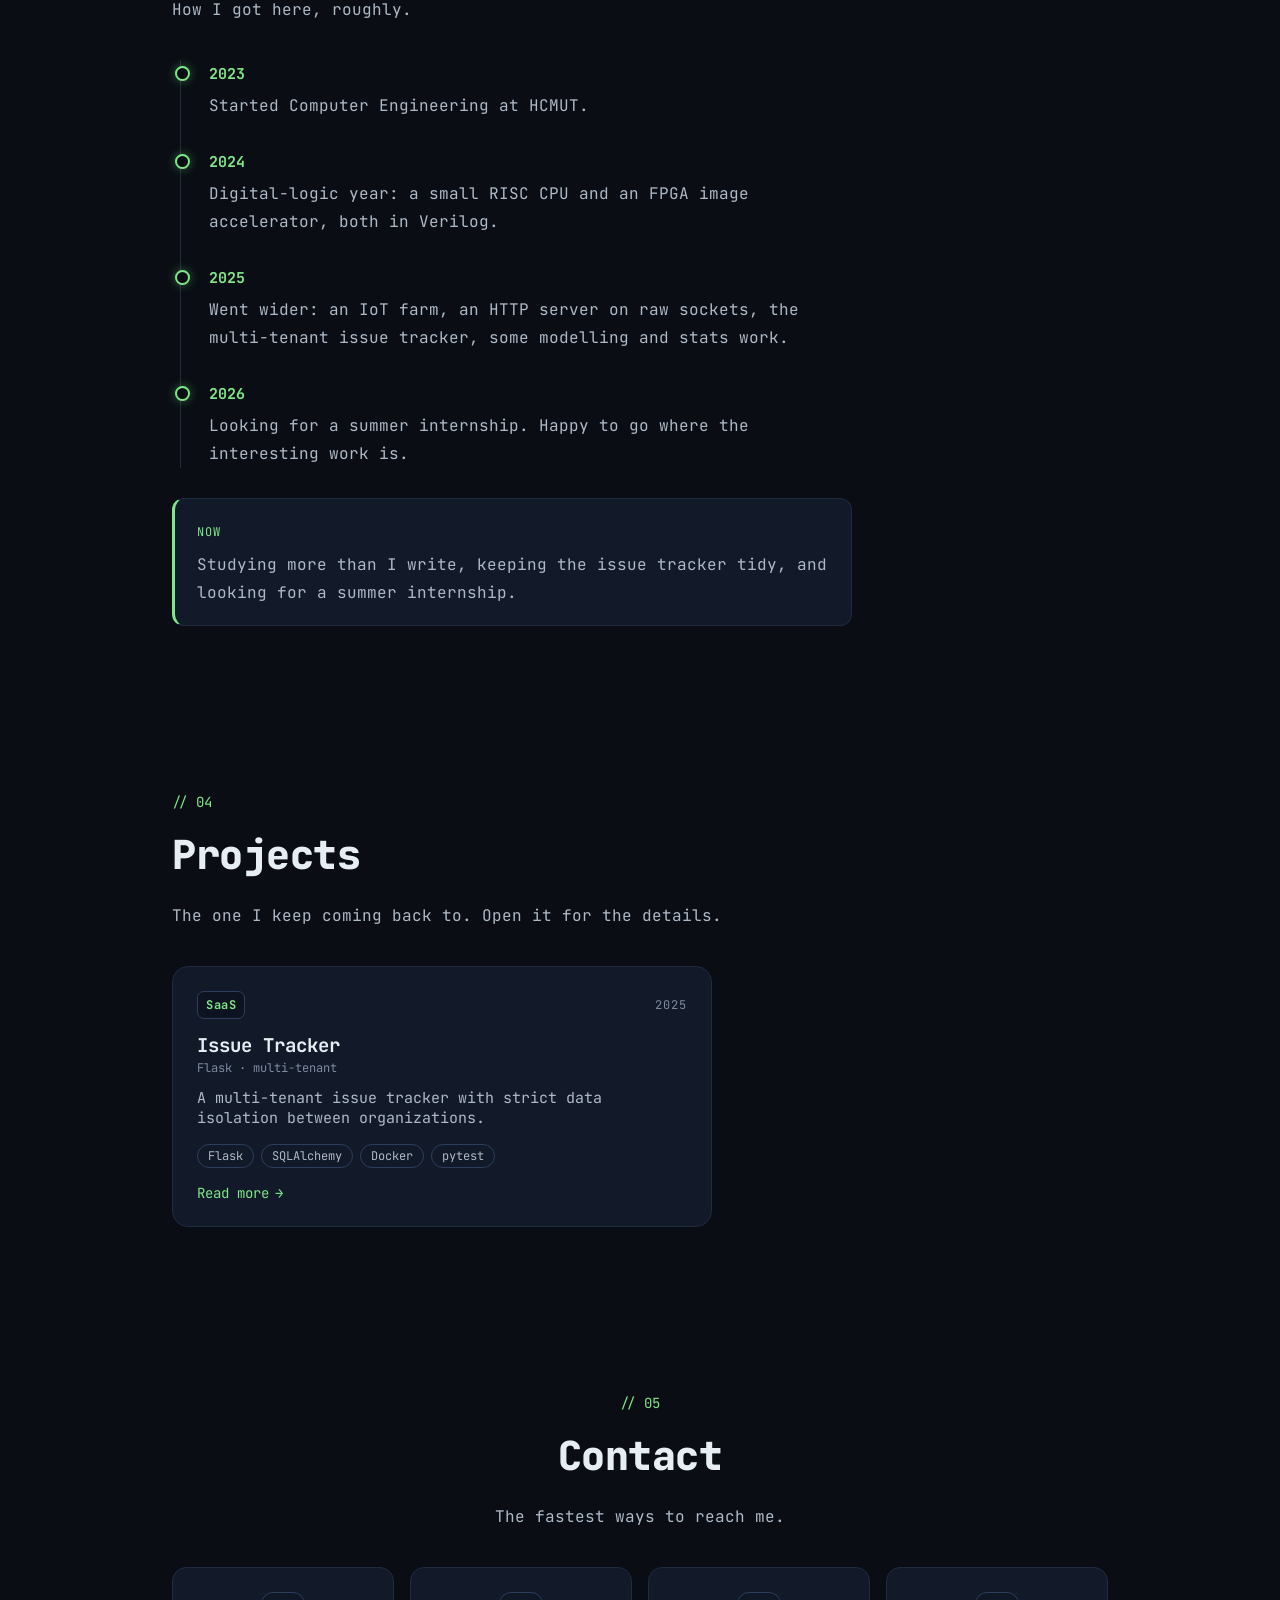
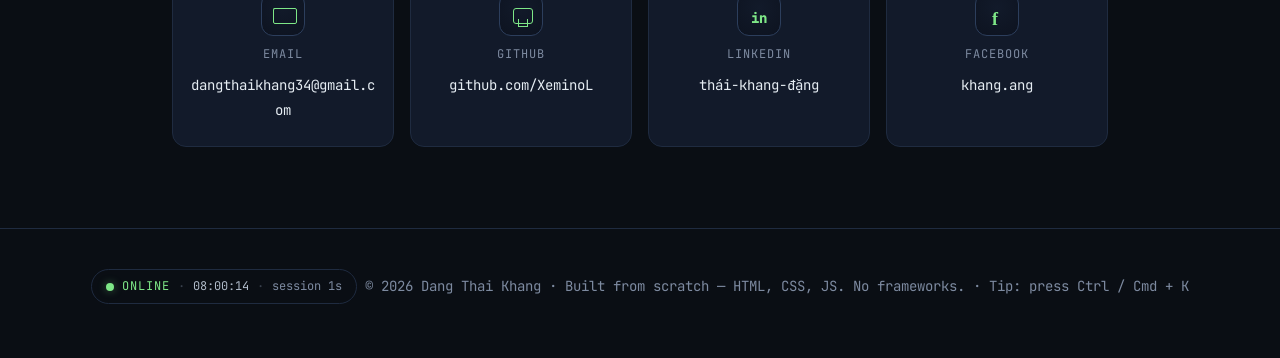
==== commit 09fbe744: "Easter eggs: replace fiddly moving clues with three fixed dots The moving beacon particle (hard to c" ====
--- a/index.src.html
+++ b/index.src.html
@@ -41,7 +41,6 @@
   <div class="bg-glow"></div>
   <div class="spotlight" id="spotlight" aria-hidden="true"></div>
   <div class="glitch-overlay" id="glitchOverlay" aria-hidden="true"></div>
-  <button class="glitch-sigil" id="glitchSigil" aria-label="?" title="?">&#x2622;</button>
   <canvas id="rain"></canvas>
 
   <div class="progress-bar" id="progress"></div>
@@ -72,8 +71,15 @@
   <footer>
     <div class="status-bar" id="statusBar"></div>
     <span id="footerText"></span>
-    <span class="mx-glyph" id="mxGlyph" title="?" aria-hidden="true">01</span>
   </footer>
+
+  <!-- Hidden feature triggers: three small, fixed, static dots. Quiet but clickable —
+       not floating, not blinking. Hover reveals a label; click runs the feature. -->
+  <div class="egg-dock" id="eggDock" aria-hidden="true">
+    <button class="egg" data-egg="globe"  data-tip="globe"  aria-label="globe"></button>
+    <button class="egg" data-egg="matrix" data-tip="matrix" aria-label="matrix"></button>
+    <button class="egg" data-egg="amber"  data-tip="amber"  aria-label="amber"></button>
+  </div>
 
   <!-- PROJECT DETAIL PAGE (hash route #/p/<id>) -->
   <div class="project-page" id="projectPage"></div>
--- a/style.css
+++ b/style.css
@@ -70,17 +70,6 @@
   100% { opacity: 0; transform: translate(0,0); clip-path: none; }
 }
 @media (prefers-reduced-motion: reduce) { .glitch-overlay.fire { animation: none; opacity: 0; } }
-.glitch-sigil {
-  position: fixed; z-index: 9996; right: 22px; bottom: 74px;
-  width: 30px; height: 30px; padding: 0; border: none; border-radius: 8px;
-  background: transparent; color: var(--green); font-size: 18px; line-height: 30px;
-  cursor: pointer; opacity: 0; pointer-events: none; transition: opacity 0.4s;
-  text-shadow: 0 0 8px var(--glow); font-family: 'JetBrains Mono', monospace;
-}
-.glitch-sigil.show { opacity: 0.22; pointer-events: auto; animation: sigilflick 2.4s steps(1) infinite; }
-.glitch-sigil.show:hover { opacity: 1; }
-@keyframes sigilflick { 0%,90%,100% { opacity: 0.22; } 92% { opacity: 0.5; transform: translateX(-2px); } 95% { opacity: 0.15; transform: translateX(2px); } }
-body.amber .glitch-sigil { color: #ff6a3d; }
 
 * { margin: 0; padding: 0; box-sizing: border-box; }
 html { scroll-behavior: smooth; }
@@ -322,8 +311,13 @@
 .globe-hint { position: absolute; bottom: 26px; left: 50%; transform: translateX(-50%); color: var(--text-faint); font-size: 12px; letter-spacing: 1px; z-index: 2; pointer-events: none; }
 
 /* ===== hidden matrix glyph in footer ===== */
-.mx-glyph { display: inline-block; margin-left: 10px; color: var(--text-faint); opacity: 0.3; cursor: pointer; user-select: none; font-size: 12px; letter-spacing: 1px; transition: opacity 0.3s; animation: glitch 4s steps(1) infinite; }
-.mx-glyph:hover { opacity: 1; color: var(--green); text-shadow: 0 0 8px var(--glow); }
+/* Egg dock — three fixed, static dots at bottom-right. Quiet but not moving. */
+.egg-dock { position: fixed; right: 16px; bottom: 14px; z-index: 60; display: flex; gap: 9px; }
+.egg { width: 9px; height: 9px; padding: 0; border-radius: 50%; border: 1px solid var(--border-hi); background: var(--surface); cursor: pointer; position: relative; transition: background 0.25s, box-shadow 0.25s, transform 0.15s; }
+.egg:hover { background: var(--green); box-shadow: 0 0 10px var(--glow); transform: scale(1.25); }
+.egg::after { content: attr(data-tip); position: absolute; bottom: 150%; left: 50%; transform: translateX(-50%); font-family: 'JetBrains Mono', monospace; font-size: 10px; letter-spacing: 1px; color: var(--green); background: var(--surface); border: 1px solid var(--border); border-radius: 5px; padding: 2px 7px; white-space: nowrap; opacity: 0; pointer-events: none; transition: opacity 0.2s; }
+.egg:hover::after { opacity: 1; }
+.egg:focus-visible { outline: 2px solid var(--green); outline-offset: 3px; }
 @keyframes glitch { 0%,92%{transform:translate(0,0);} 93%{transform:translate(-1px,1px); opacity:0.6;} 94%{transform:translate(1px,-1px);} 95%{transform:translate(0,0); opacity:0.3;} }
 
 /* ===== footer + status ===== */
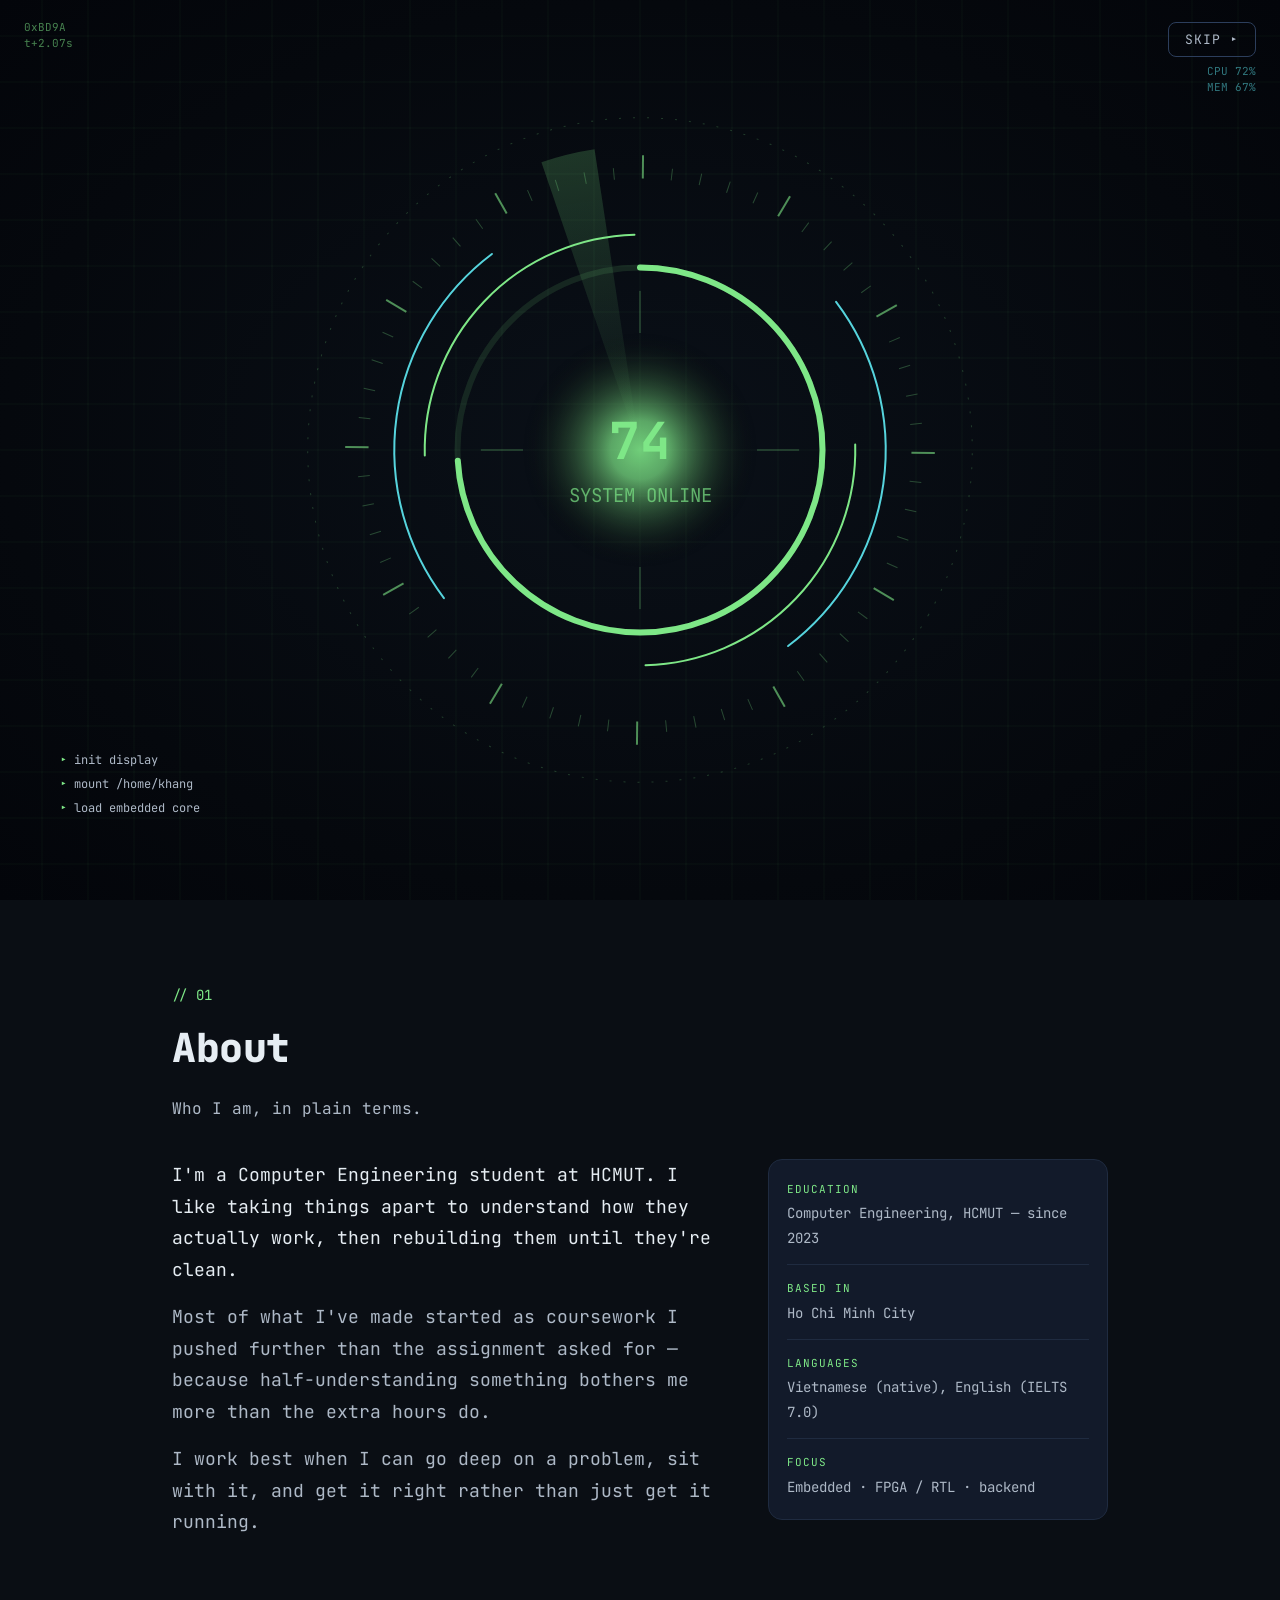
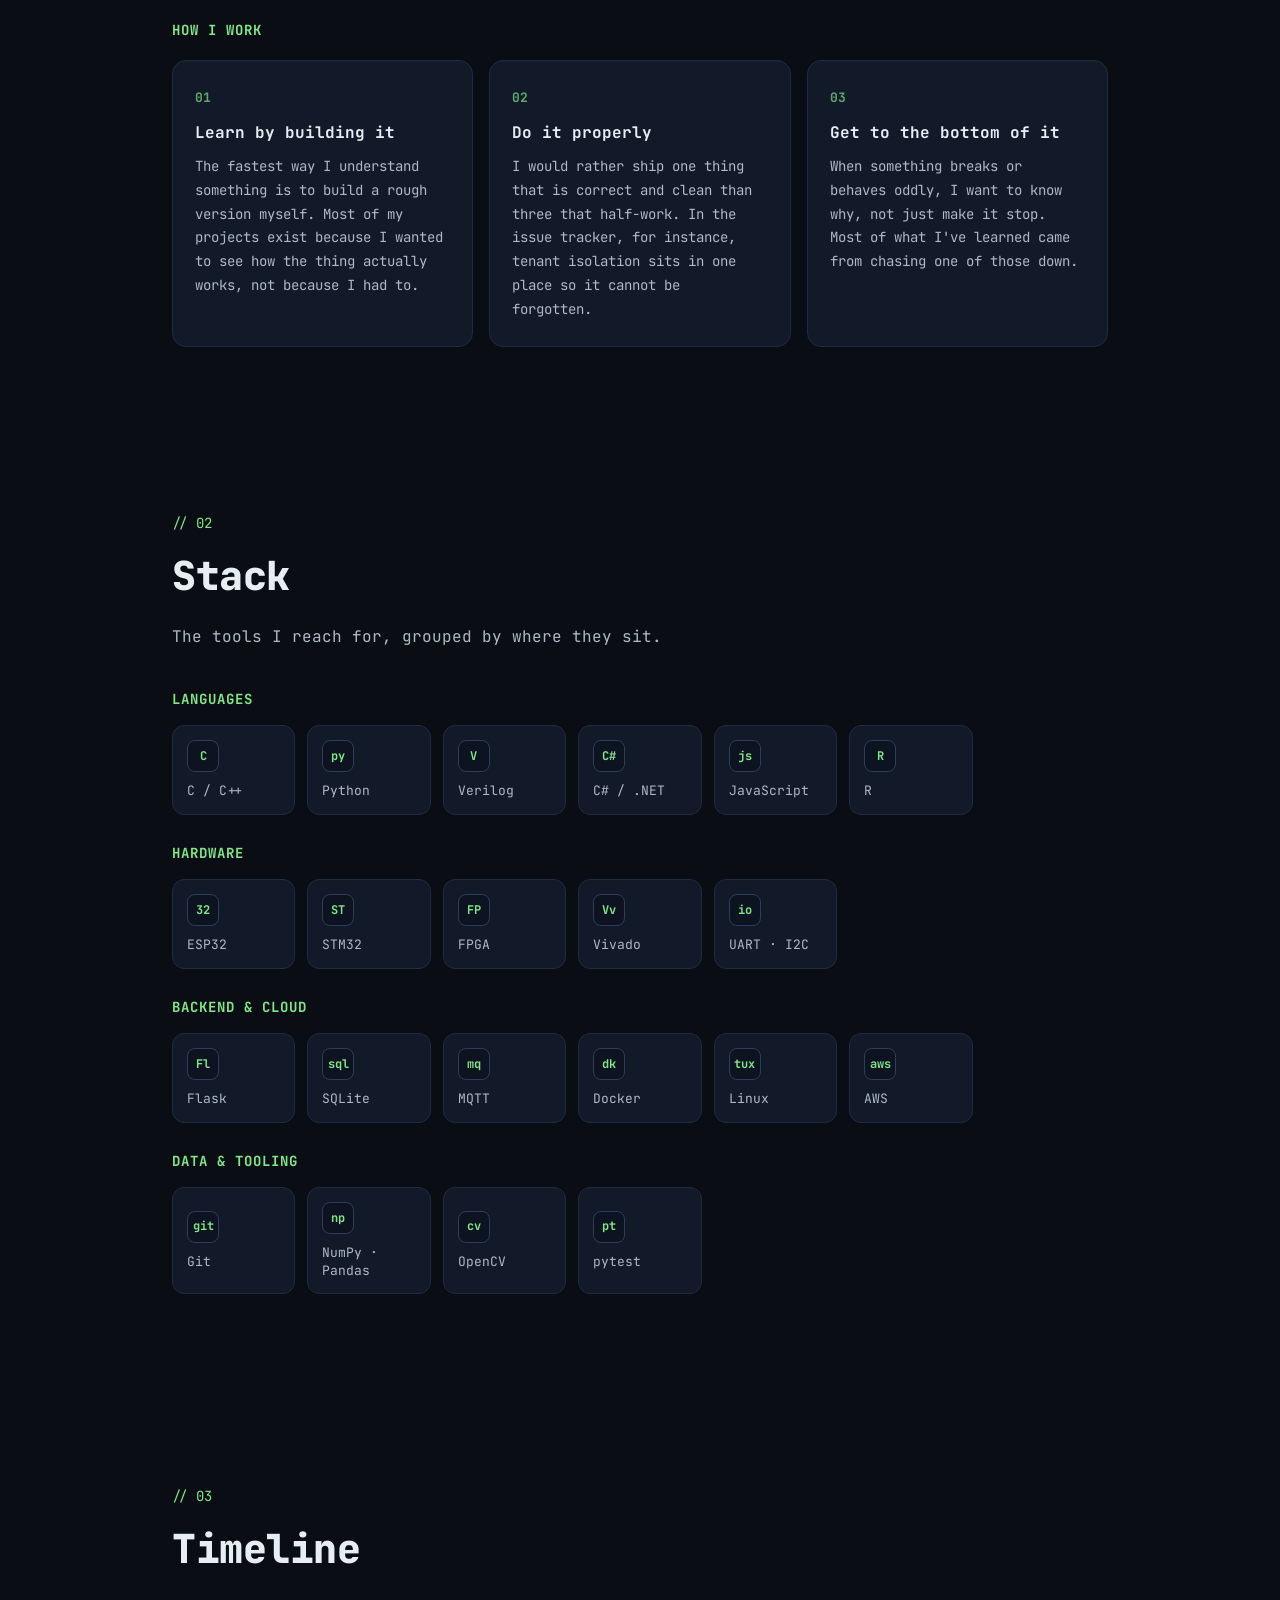
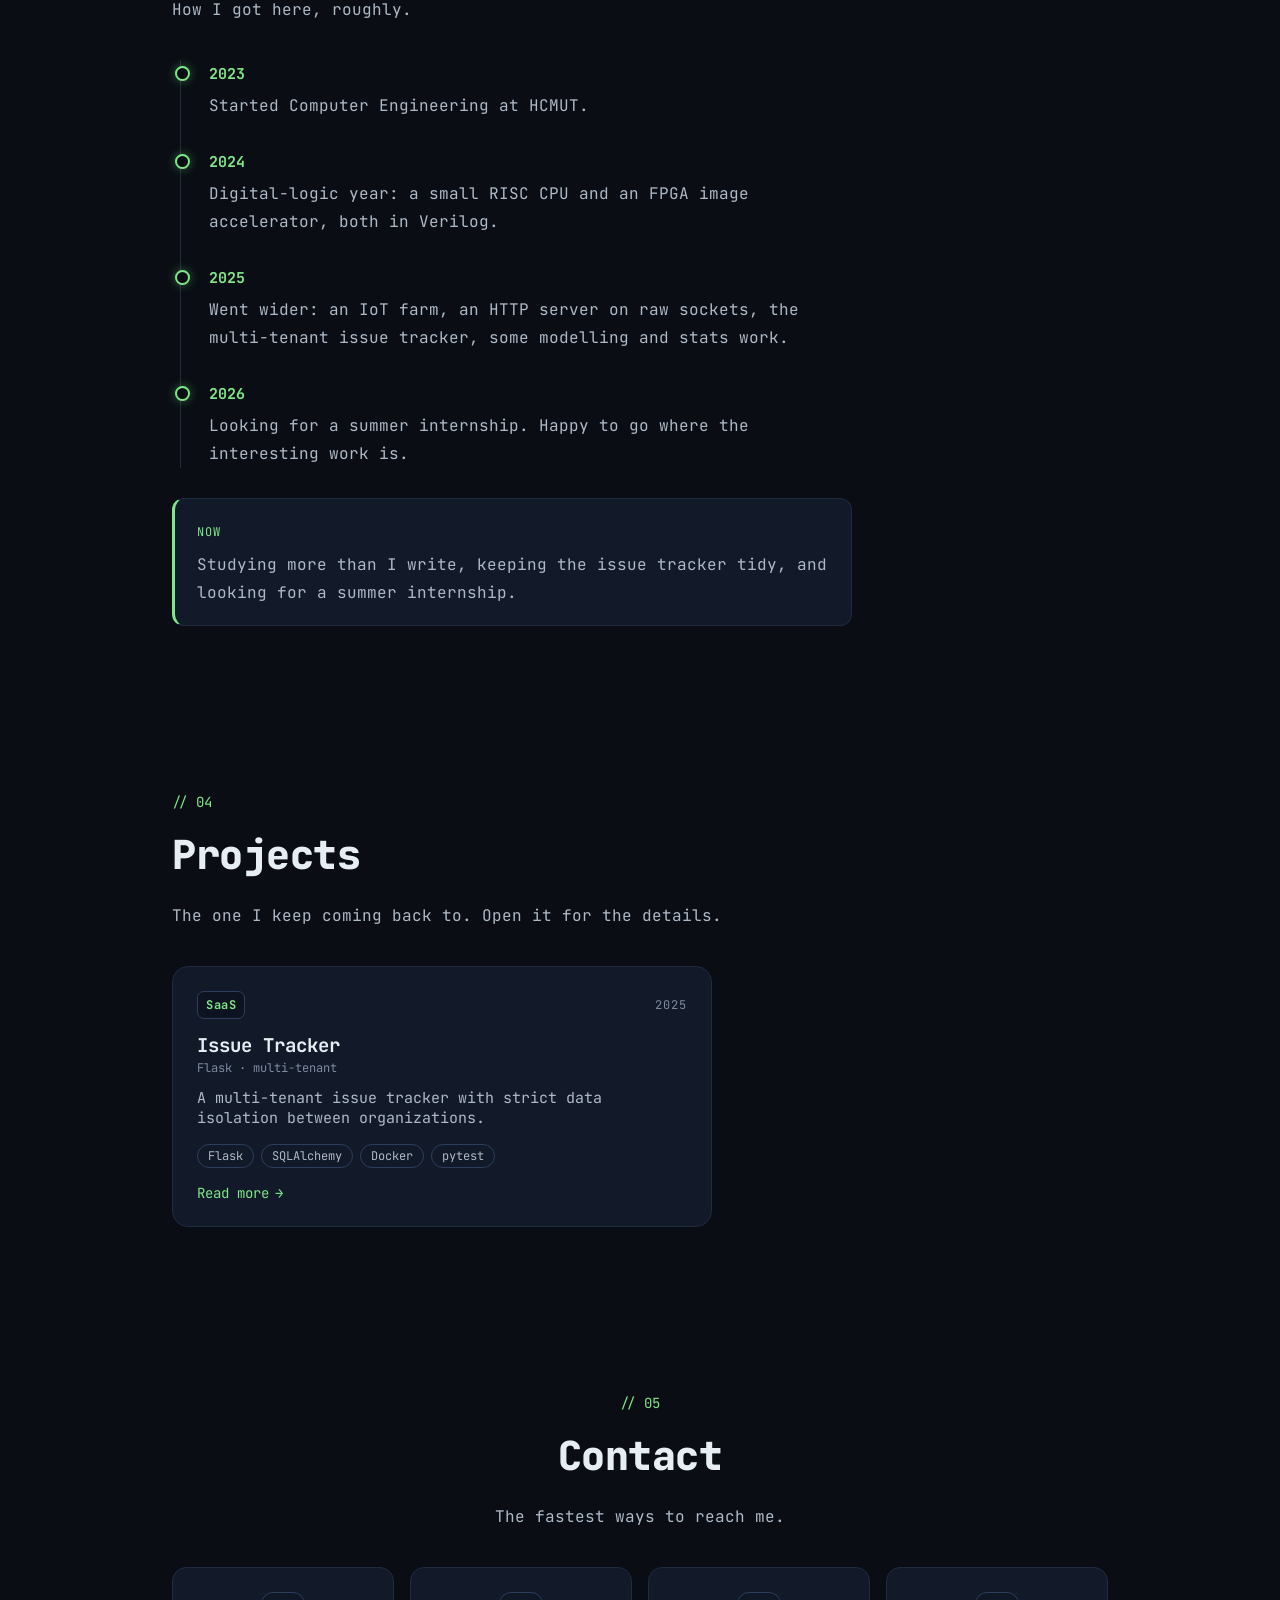
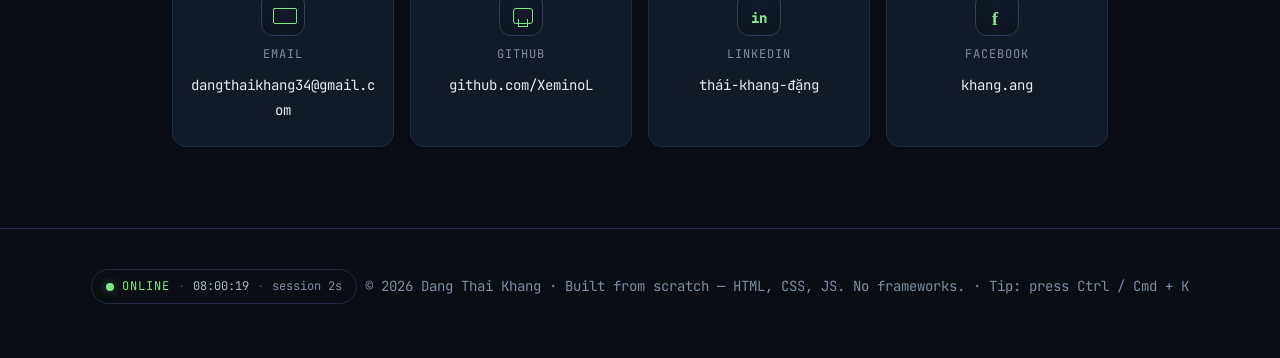
==== commit 637bc0cb: "Easter eggs: distinct icons + labels instead of three plain dots The identical dots were dull and ea" ====
--- a/index.src.html
+++ b/index.src.html
@@ -73,12 +73,19 @@
     <span id="footerText"></span>
   </footer>
 
-  <!-- Hidden feature triggers: three small, fixed, static dots. Quiet but clickable —
-       not floating, not blinking. Hover reveals a label; click runs the feature. -->
-  <div class="egg-dock" id="eggDock" aria-hidden="true">
-    <button class="egg" data-egg="globe"  data-tip="globe"  aria-label="globe"></button>
-    <button class="egg" data-egg="matrix" data-tip="matrix" aria-label="matrix"></button>
-    <button class="egg" data-egg="amber"  data-tip="amber"  aria-label="amber"></button>
+  <!-- Little terminal-style control panel of extras, fixed bottom-right. Static,
+       distinct icons + labels so it reads as "things you can click" without shouting. -->
+  <div class="egg-dock" id="eggDock">
+    <span class="egg-dock-tag">// extras</span>
+    <button class="egg" data-egg="globe"  aria-label="Globe">
+      <span class="egg-ico egg-ico-globe"></span><span class="egg-name">globe</span>
+    </button>
+    <button class="egg" data-egg="matrix" aria-label="Matrix rain">
+      <span class="egg-ico egg-ico-matrix"></span><span class="egg-name">matrix</span>
+    </button>
+    <button class="egg" data-egg="amber"  aria-label="Amber CRT">
+      <span class="egg-ico egg-ico-amber"></span><span class="egg-name">amber</span>
+    </button>
   </div>
 
   <!-- PROJECT DETAIL PAGE (hash route #/p/<id>) -->
--- a/style.css
+++ b/style.css
@@ -311,13 +311,37 @@
 .globe-hint { position: absolute; bottom: 26px; left: 50%; transform: translateX(-50%); color: var(--text-faint); font-size: 12px; letter-spacing: 1px; z-index: 2; pointer-events: none; }
 
 /* ===== hidden matrix glyph in footer ===== */
-/* Egg dock — three fixed, static dots at bottom-right. Quiet but not moving. */
-.egg-dock { position: fixed; right: 16px; bottom: 14px; z-index: 60; display: flex; gap: 9px; }
-.egg { width: 9px; height: 9px; padding: 0; border-radius: 50%; border: 1px solid var(--border-hi); background: var(--surface); cursor: pointer; position: relative; transition: background 0.25s, box-shadow 0.25s, transform 0.15s; }
-.egg:hover { background: var(--green); box-shadow: 0 0 10px var(--glow); transform: scale(1.25); }
-.egg::after { content: attr(data-tip); position: absolute; bottom: 150%; left: 50%; transform: translateX(-50%); font-family: 'JetBrains Mono', monospace; font-size: 10px; letter-spacing: 1px; color: var(--green); background: var(--surface); border: 1px solid var(--border); border-radius: 5px; padding: 2px 7px; white-space: nowrap; opacity: 0; pointer-events: none; transition: opacity 0.2s; }
-.egg:hover::after { opacity: 1; }
-.egg:focus-visible { outline: 2px solid var(--green); outline-offset: 3px; }
+/* Egg dock — a small terminal-style panel of extras, fixed bottom-right.
+   Static, distinct icons + labels: reads as clickable without being loud. */
+.egg-dock {
+  position: fixed; right: 16px; bottom: 14px; z-index: 60;
+  display: flex; align-items: center; gap: 4px; padding: 5px 7px;
+  background: color-mix(in srgb, var(--surface) 82%, transparent);
+  border: 1px solid var(--border); border-radius: 10px;
+  backdrop-filter: blur(6px); opacity: 0.62; transition: opacity 0.25s;
+}
+.egg-dock:hover { opacity: 1; }
+.egg-dock-tag { font-family: 'JetBrains Mono', monospace; font-size: 10px; color: var(--text-faint); letter-spacing: 0.5px; margin-right: 3px; }
+.egg {
+  display: inline-flex; align-items: center; gap: 5px; padding: 4px 7px;
+  background: transparent; border: 1px solid transparent; border-radius: 7px;
+  cursor: pointer; color: var(--text-dim); transition: all 0.2s var(--ease);
+}
+.egg:hover { border-color: var(--green); color: var(--green); background: var(--bg-2); }
+.egg:focus-visible { outline: 2px solid var(--green); outline-offset: 2px; }
+.egg-name { font-family: 'JetBrains Mono', monospace; font-size: 11px; letter-spacing: 0.5px; }
+.egg-ico { position: relative; width: 13px; height: 13px; flex: none; }
+/* globe — ringed circle with a meridian */
+.egg-ico-globe { border: 1.4px solid currentColor; border-radius: 50%; }
+.egg-ico-globe::before { content: ''; position: absolute; inset: 0; margin: auto; width: 5px; height: 13px; border: 1.4px solid currentColor; border-radius: 50%; }
+/* matrix — three falling bars */
+.egg-ico-matrix::before, .egg-ico-matrix::after { content: ''; position: absolute; top: 0; width: 2px; background: currentColor; }
+.egg-ico-matrix::before { left: 2px; height: 9px; box-shadow: 4px 3px 0 currentColor; }
+.egg-ico-matrix::after { left: 6px; height: 13px; }
+/* amber — half-filled circle (day/night) */
+.egg-ico-amber { border: 1.4px solid currentColor; border-radius: 50%; overflow: hidden; }
+.egg-ico-amber::before { content: ''; position: absolute; right: 0; top: 0; bottom: 0; width: 50%; background: currentColor; }
+@media (max-width: 560px) { .egg-name, .egg-dock-tag { display: none; } .egg { padding: 5px; } }
 @keyframes glitch { 0%,92%{transform:translate(0,0);} 93%{transform:translate(-1px,1px); opacity:0.6;} 94%{transform:translate(1px,-1px);} 95%{transform:translate(0,0); opacity:0.3;} }
 
 /* ===== footer + status ===== */
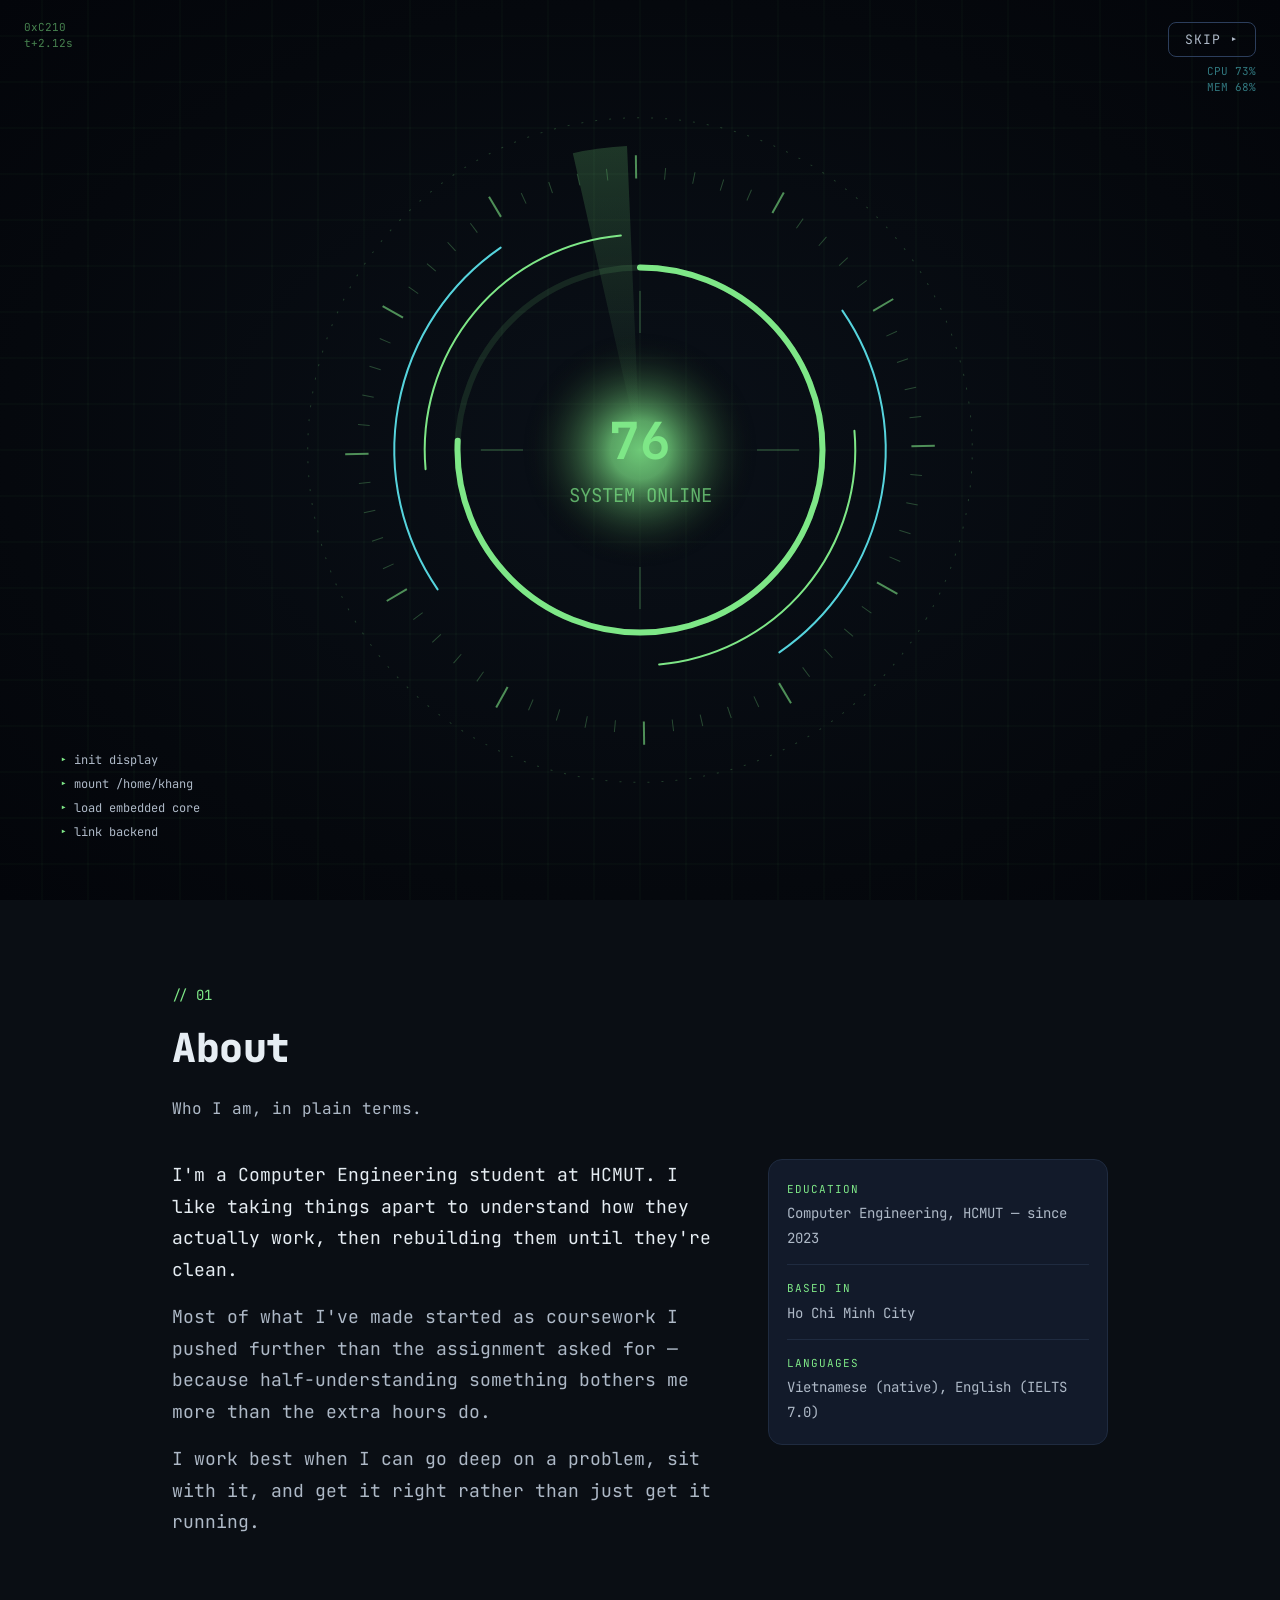
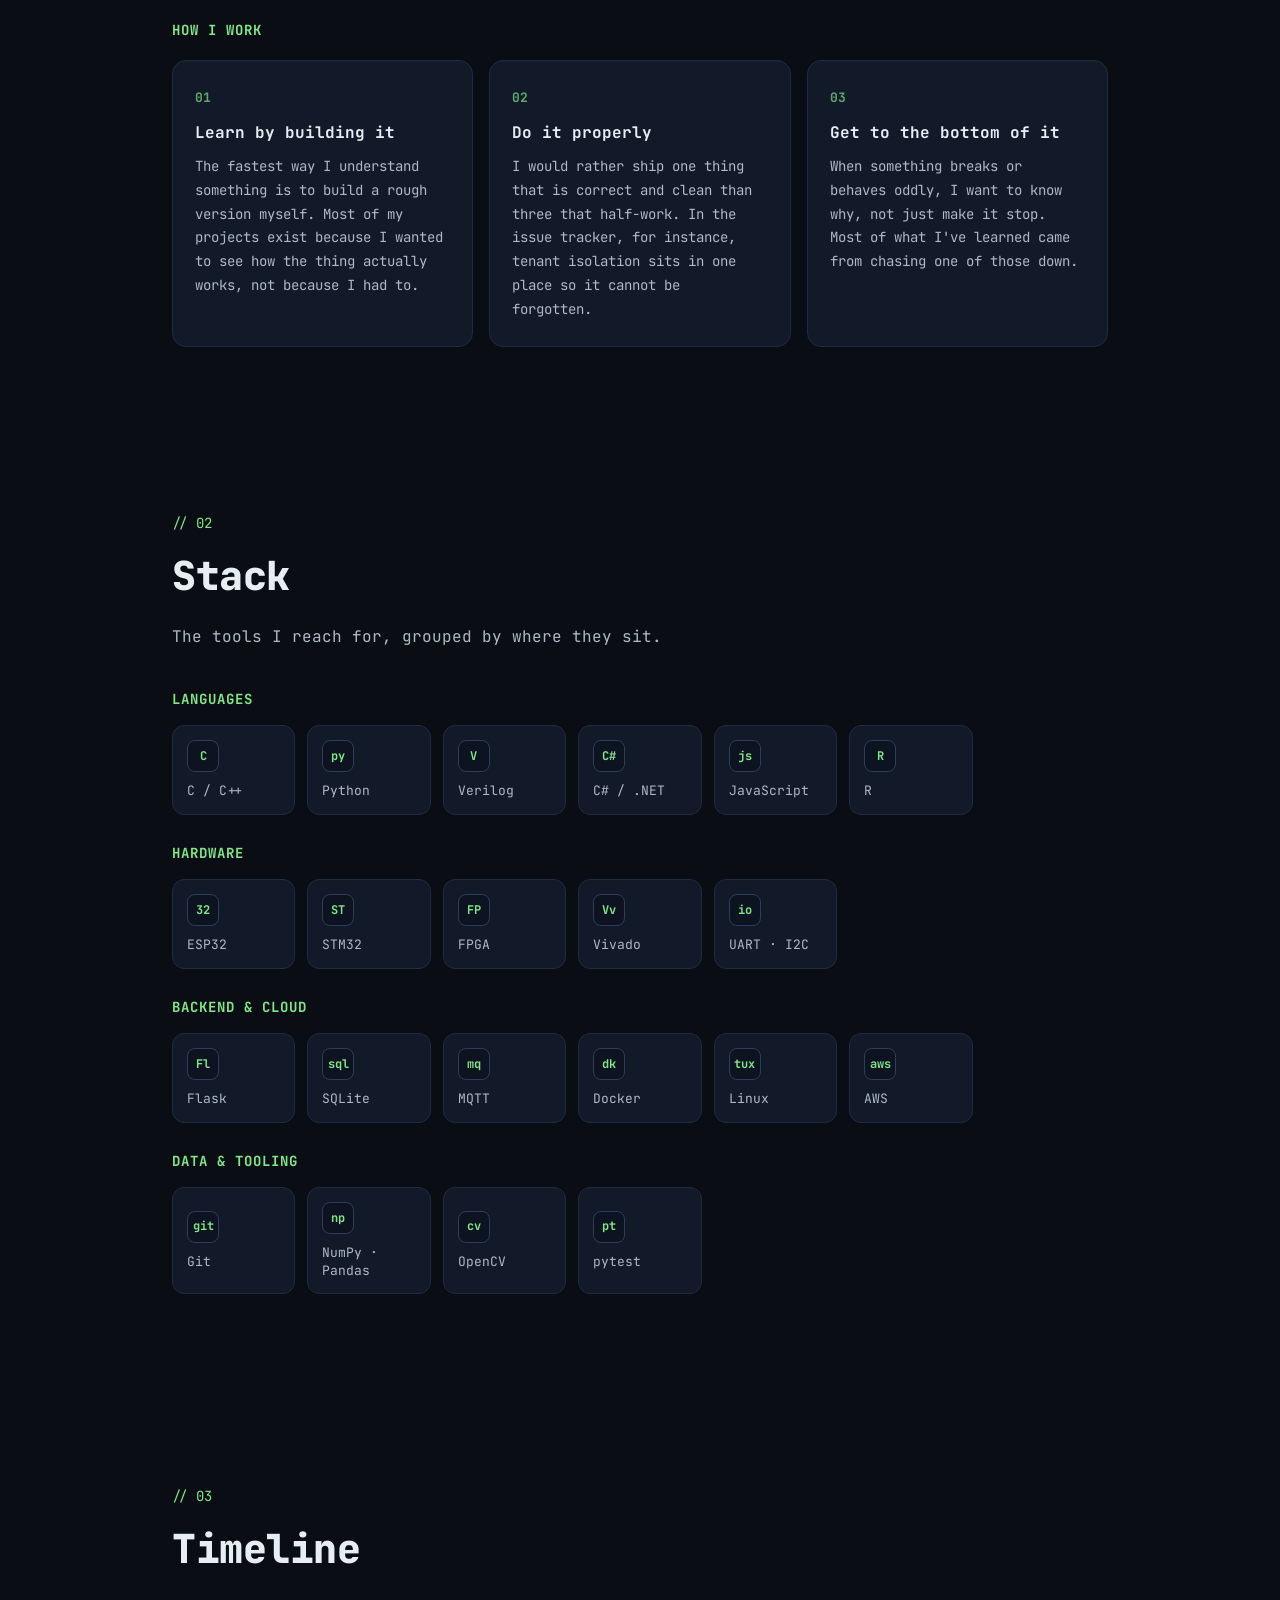
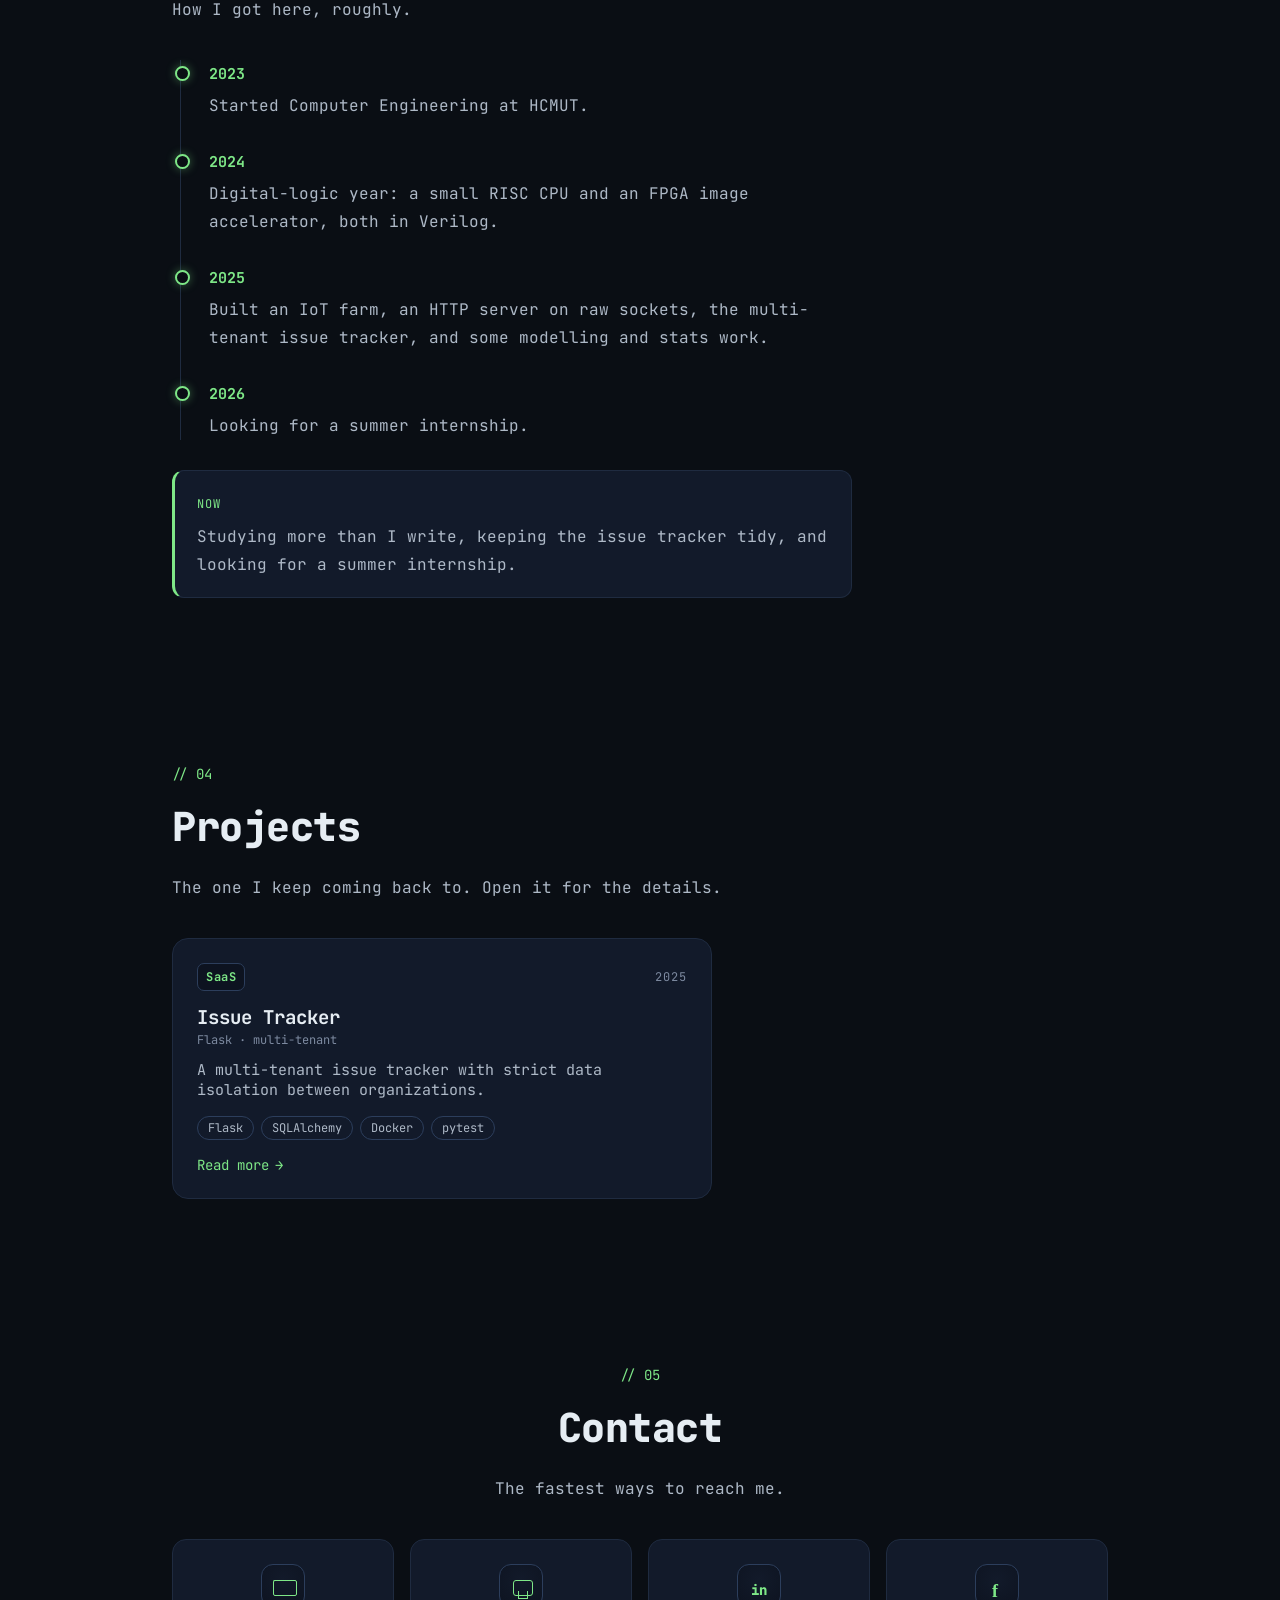
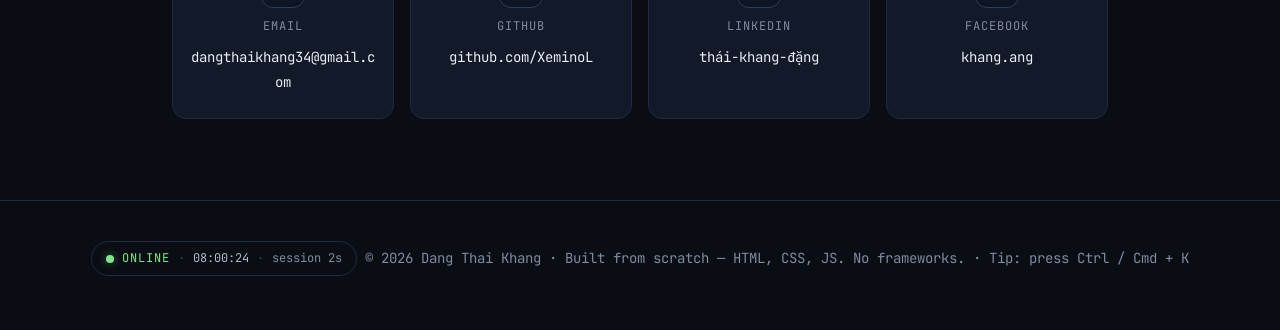
==== commit e3a627ae: "Stop the portfolio from signalling a direction Same issue as the README earlier — several places qui" ====
--- a/index.src.html
+++ b/index.src.html
@@ -11,7 +11,7 @@
 
   <!-- social cards -->
   <meta property="og:title" content="Dang Thai Khang — Computer Engineering @ HCMUT">
-  <meta property="og:description" content="Embedded · FPGA / RTL · backend. Built from scratch, no frameworks.">
+  <meta property="og:description" content="Computer Engineering student at HCMUT. I build things and take them apart to understand them. Built from scratch, no frameworks.">
   <meta property="og:type" content="website">
   <meta property="og:url" content="https://xeminol.github.io/MyPortfolio/">
   <meta property="og:image" content="https://xeminol.github.io/MyPortfolio/og.png">
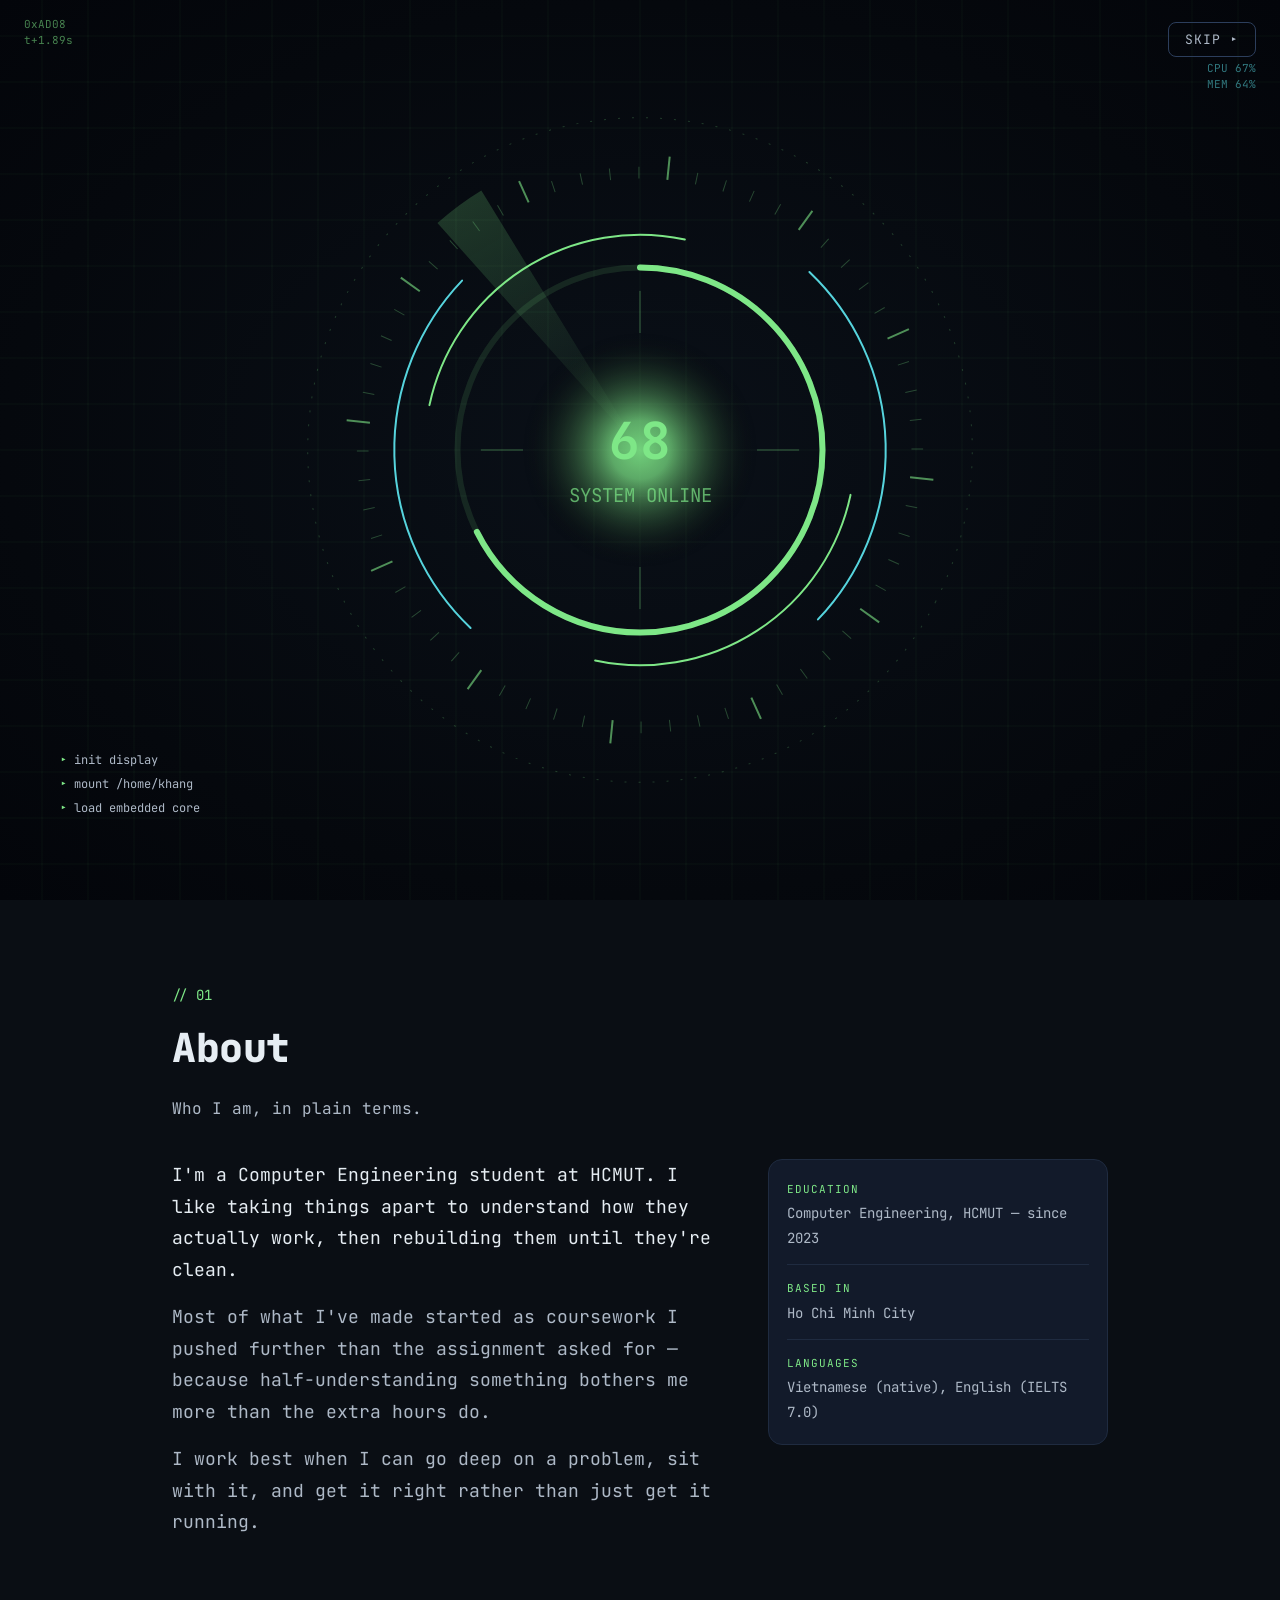
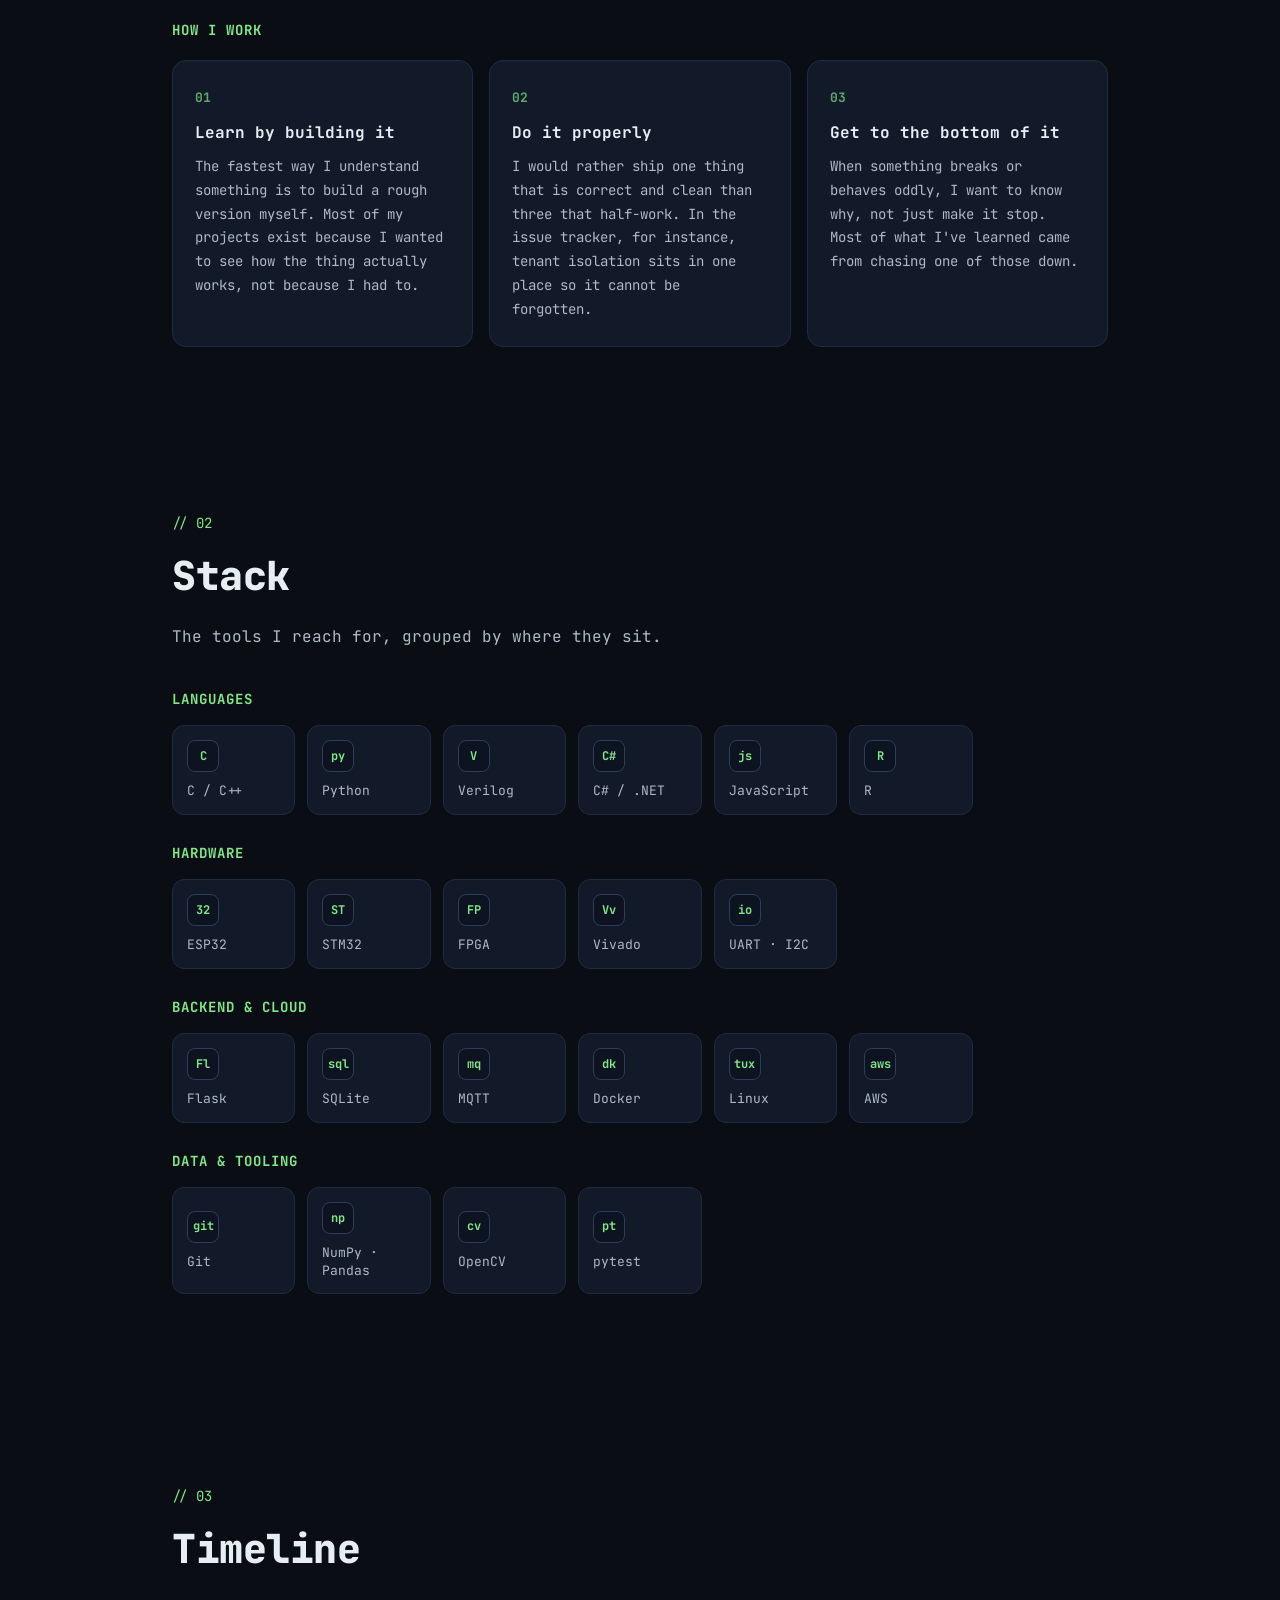
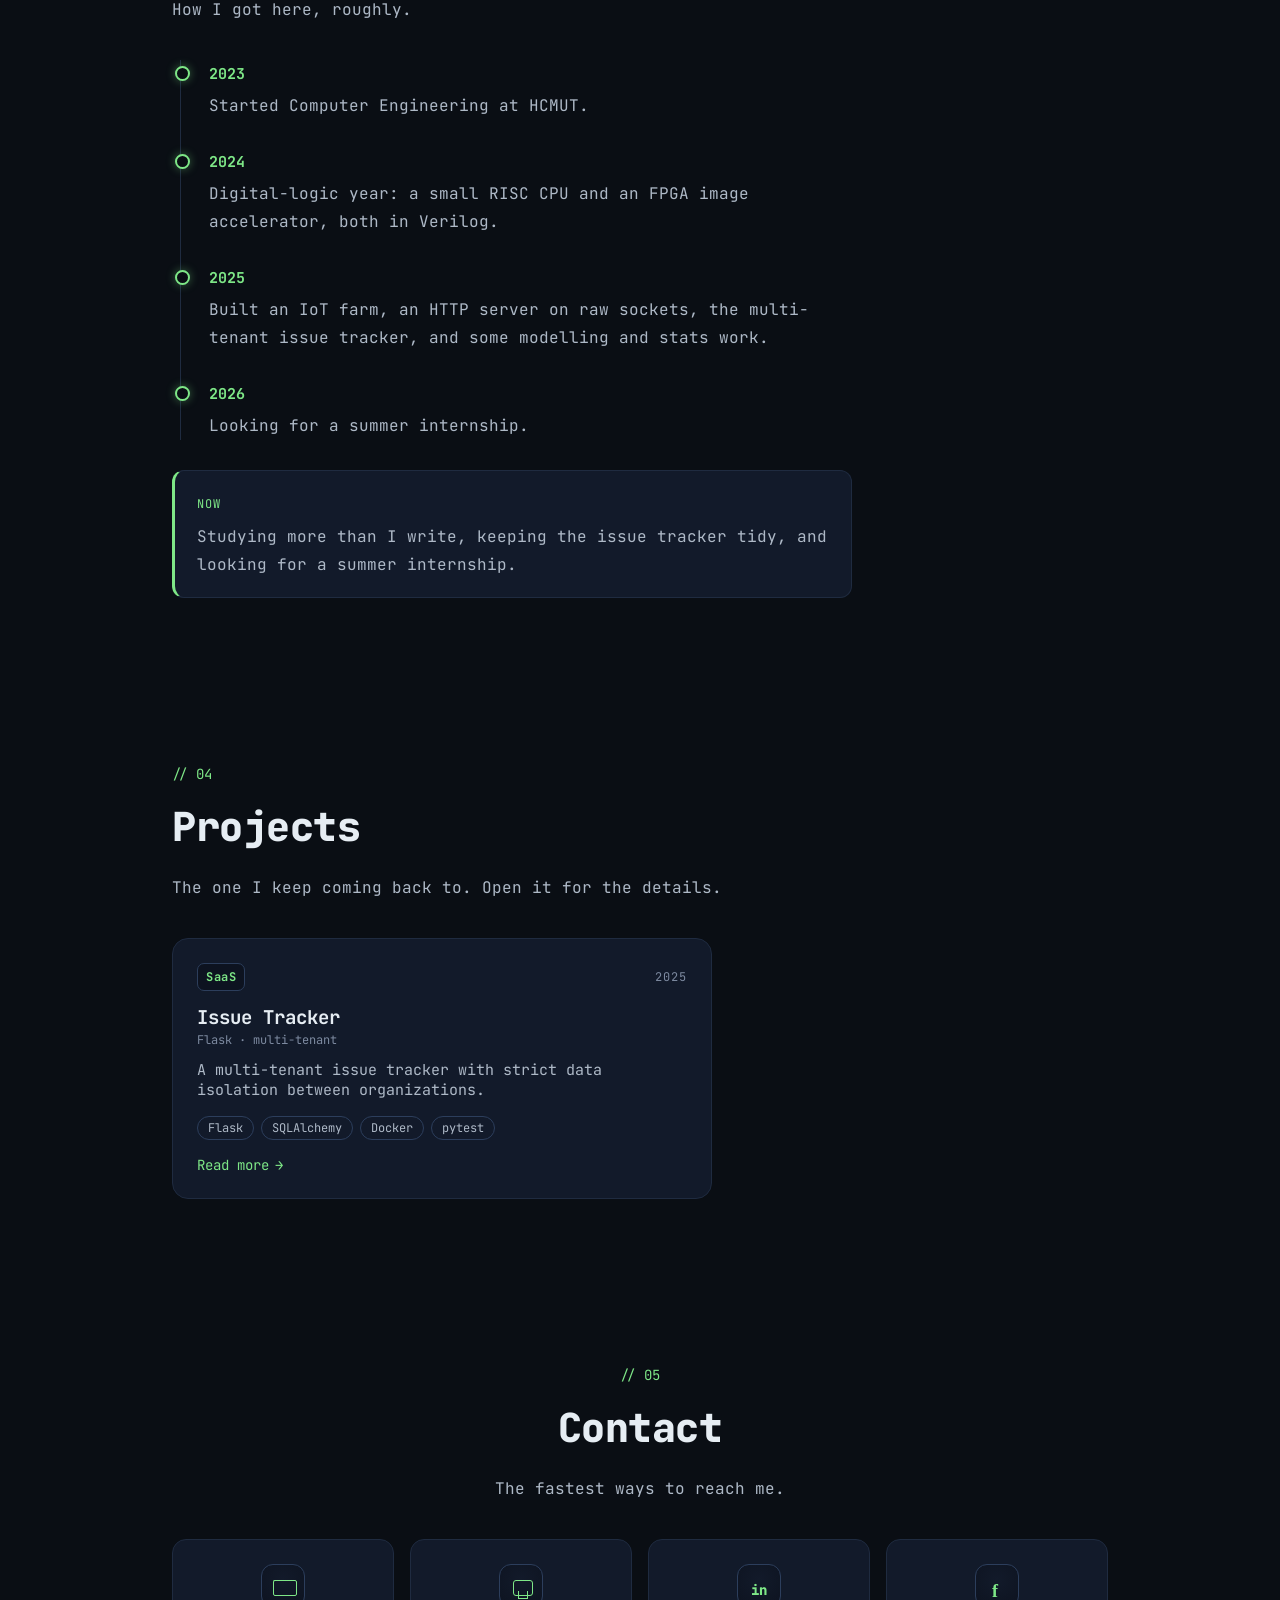
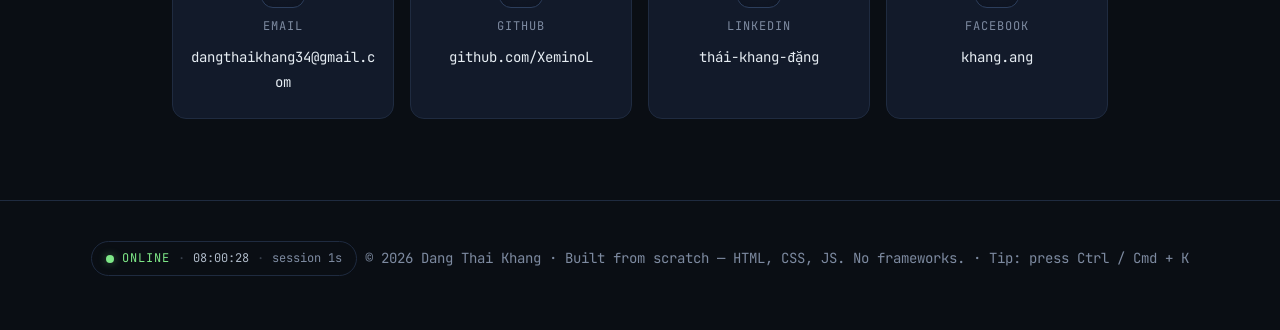
==== commit 966f70dc: "Fix the twitter:description that still named a focus area" ====
--- a/index.src.html
+++ b/index.src.html
@@ -19,7 +19,7 @@
   <meta property="og:image:height" content="630">
   <meta name="twitter:card" content="summary_large_image">
   <meta name="twitter:title" content="Dang Thai Khang — Computer Engineering @ HCMUT">
-  <meta name="twitter:description" content="Embedded · FPGA / RTL · backend. Built from scratch, no frameworks.">
+  <meta name="twitter:description" content="Computer Engineering student at HCMUT. I build things and take them apart to understand them. Built from scratch, no frameworks.">
   <meta name="twitter:image" content="https://xeminol.github.io/MyPortfolio/og.png">
 
   <link rel="preconnect" href="https://fonts.googleapis.com">
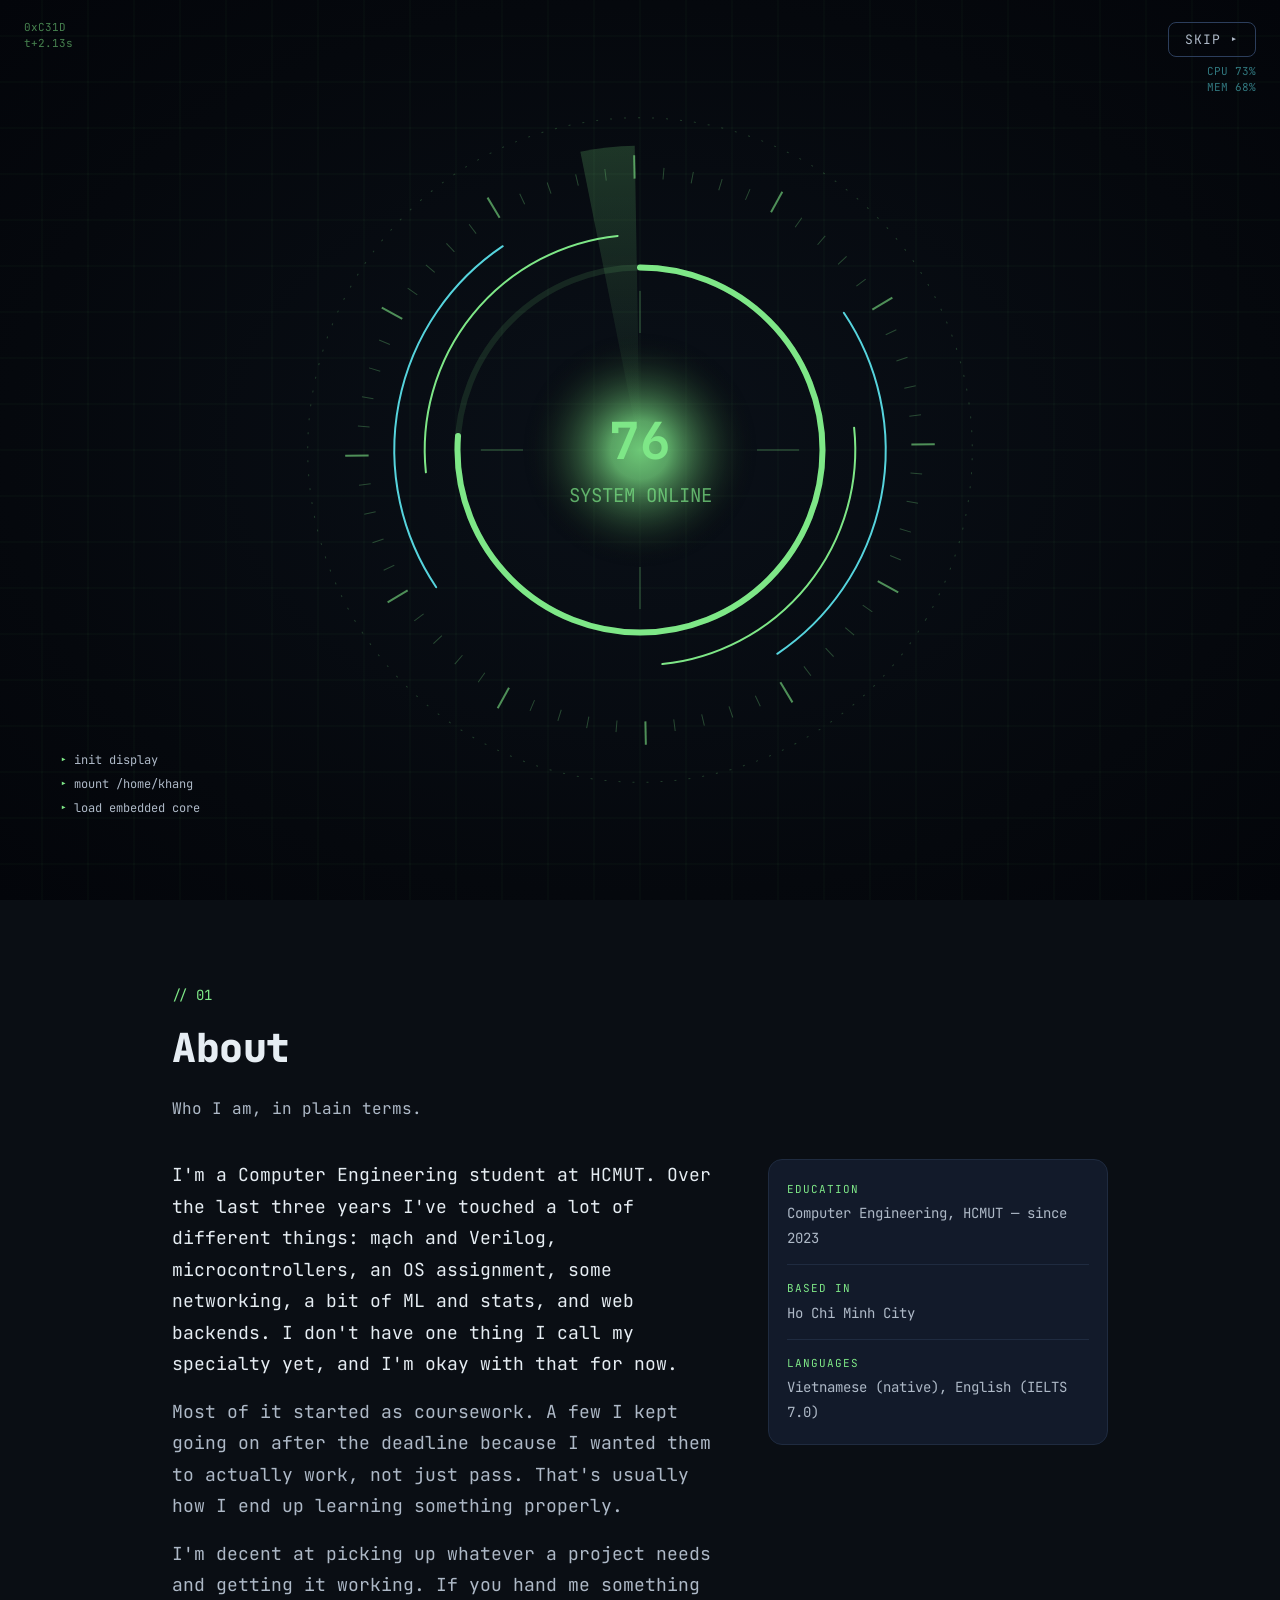
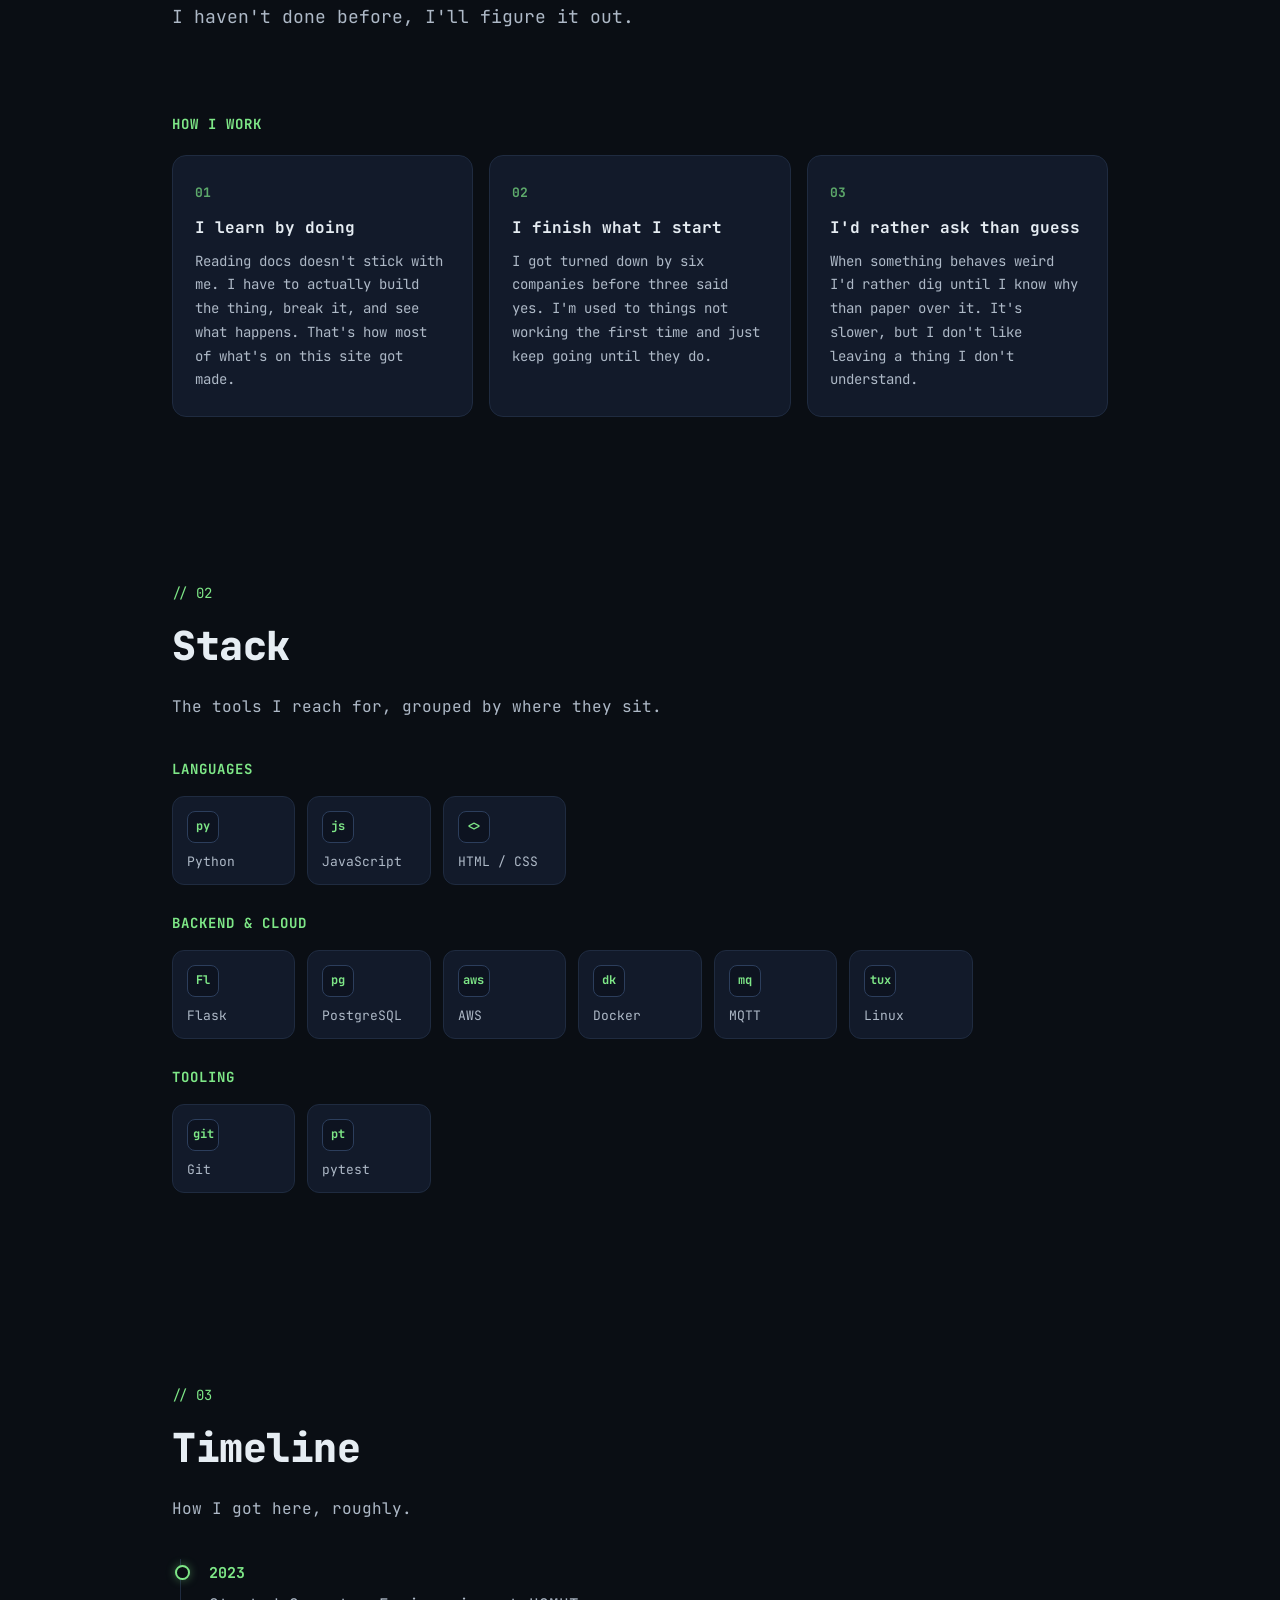
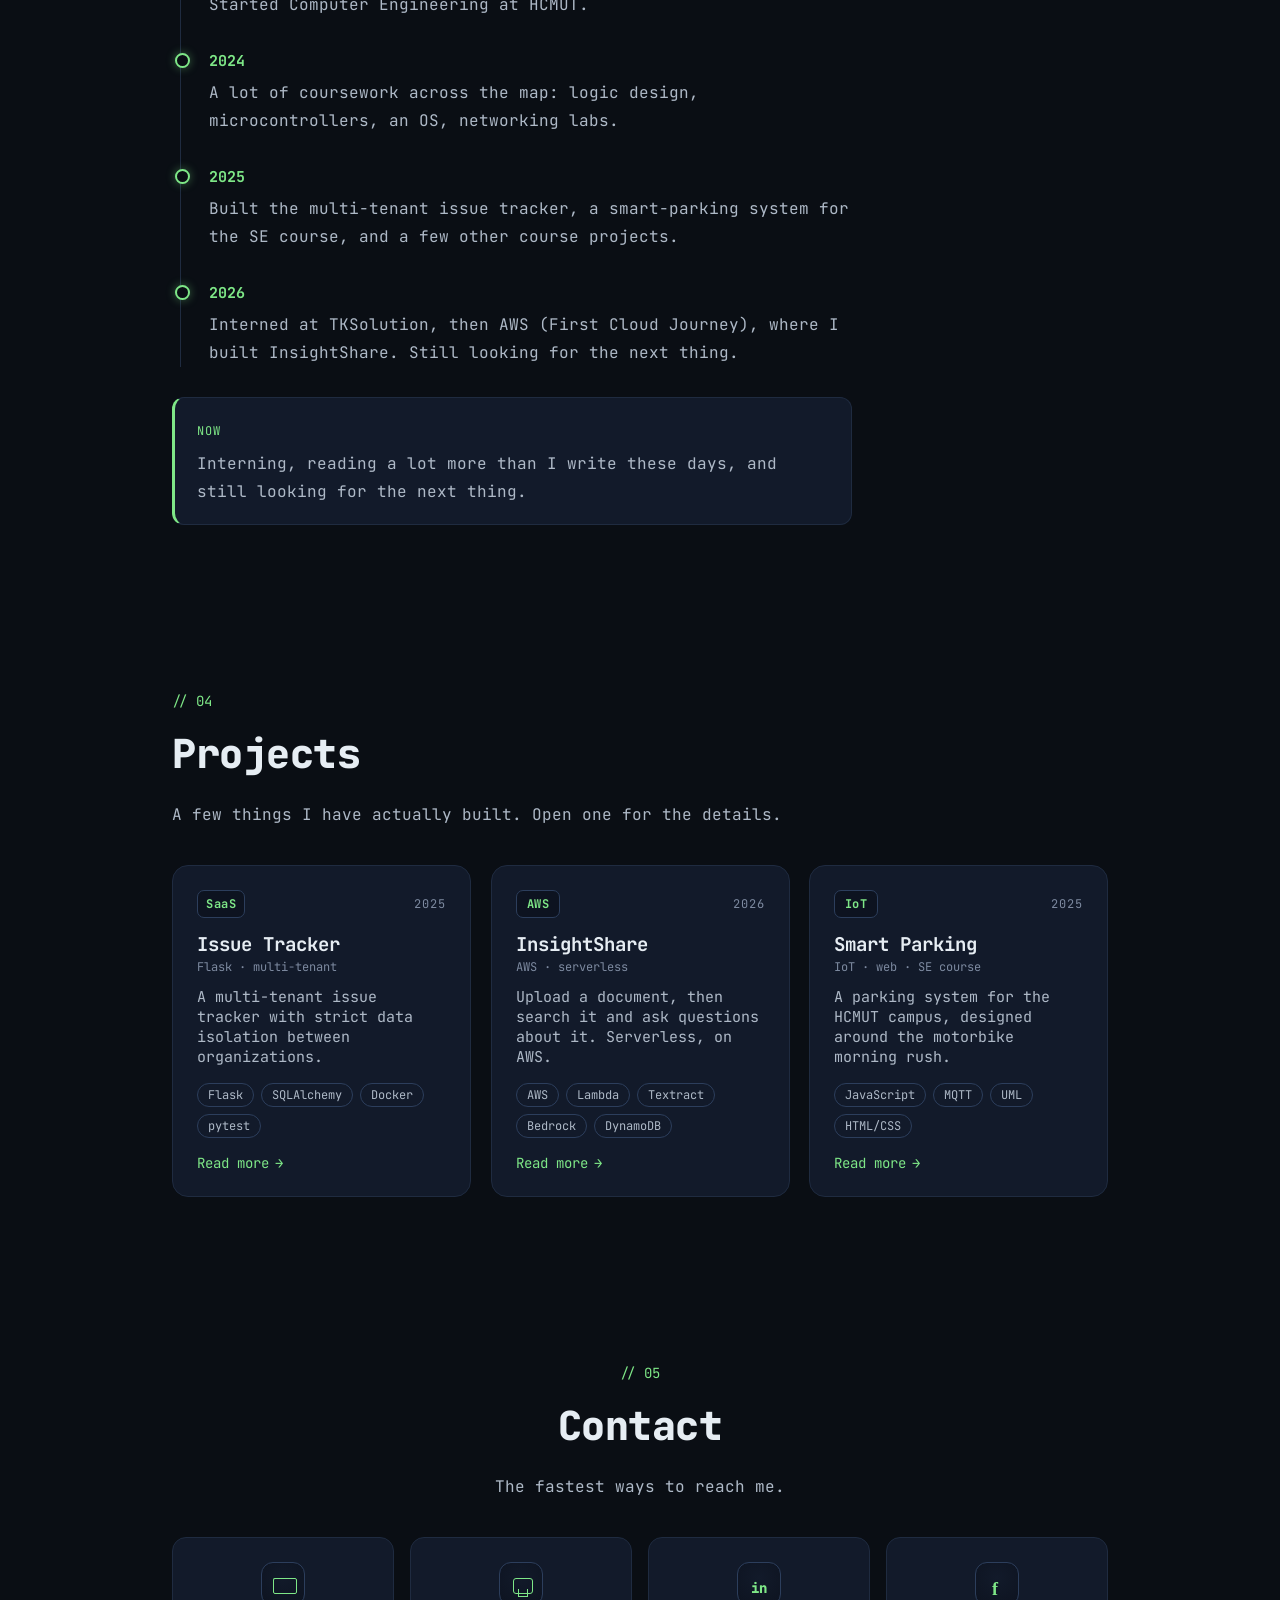
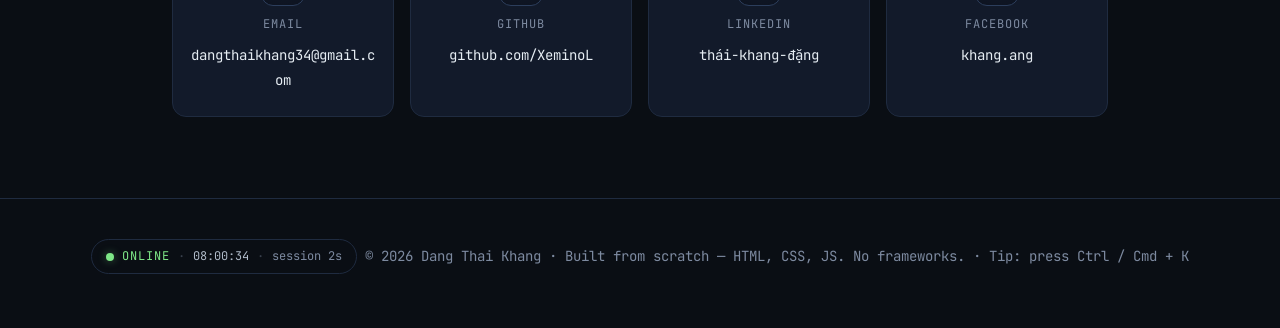
==== commit 67760d79: "Portfolio: show the real projects, trim stack to what's on GitHub - Add InsightShare (AWS FCAJ capst" ====
--- a/index.src.html
+++ b/index.src.html
@@ -3,7 +3,7 @@
 <head>
   <meta charset="UTF-8">
   <meta name="viewport" content="width=device-width, initial-scale=1.0">
-  <meta name="description" content="Dang Thai Khang — Computer Engineering student at HCMUT. I build things, take them apart to understand them, and put them back together properly.">
+  <meta name="description" content="Dang Thai Khang — Computer Engineering student at HCMUT. I have built a bit of everything, and I usually learn a thing by just building it.">
   <meta name="author" content="Dang Thai Khang">
   <meta name="theme-color" content="#0a0e14">
   <meta name="color-scheme" content="dark">
@@ -11,7 +11,7 @@
 
   <!-- social cards -->
   <meta property="og:title" content="Dang Thai Khang — Computer Engineering @ HCMUT">
-  <meta property="og:description" content="Computer Engineering student at HCMUT. I build things and take them apart to understand them. Built from scratch, no frameworks.">
+  <meta property="og:description" content="Computer Engineering student at HCMUT. Built a bit of everything so far. This site is from scratch, no frameworks.">
   <meta property="og:type" content="website">
   <meta property="og:url" content="https://xeminol.github.io/MyPortfolio/">
   <meta property="og:image" content="https://xeminol.github.io/MyPortfolio/og.png">
@@ -19,7 +19,7 @@
   <meta property="og:image:height" content="630">
   <meta name="twitter:card" content="summary_large_image">
   <meta name="twitter:title" content="Dang Thai Khang — Computer Engineering @ HCMUT">
-  <meta name="twitter:description" content="Computer Engineering student at HCMUT. I build things and take them apart to understand them. Built from scratch, no frameworks.">
+  <meta name="twitter:description" content="Computer Engineering student at HCMUT. Built a bit of everything so far. This site is from scratch, no frameworks.">
   <meta name="twitter:image" content="https://xeminol.github.io/MyPortfolio/og.png">
 
   <link rel="preconnect" href="https://fonts.googleapis.com">
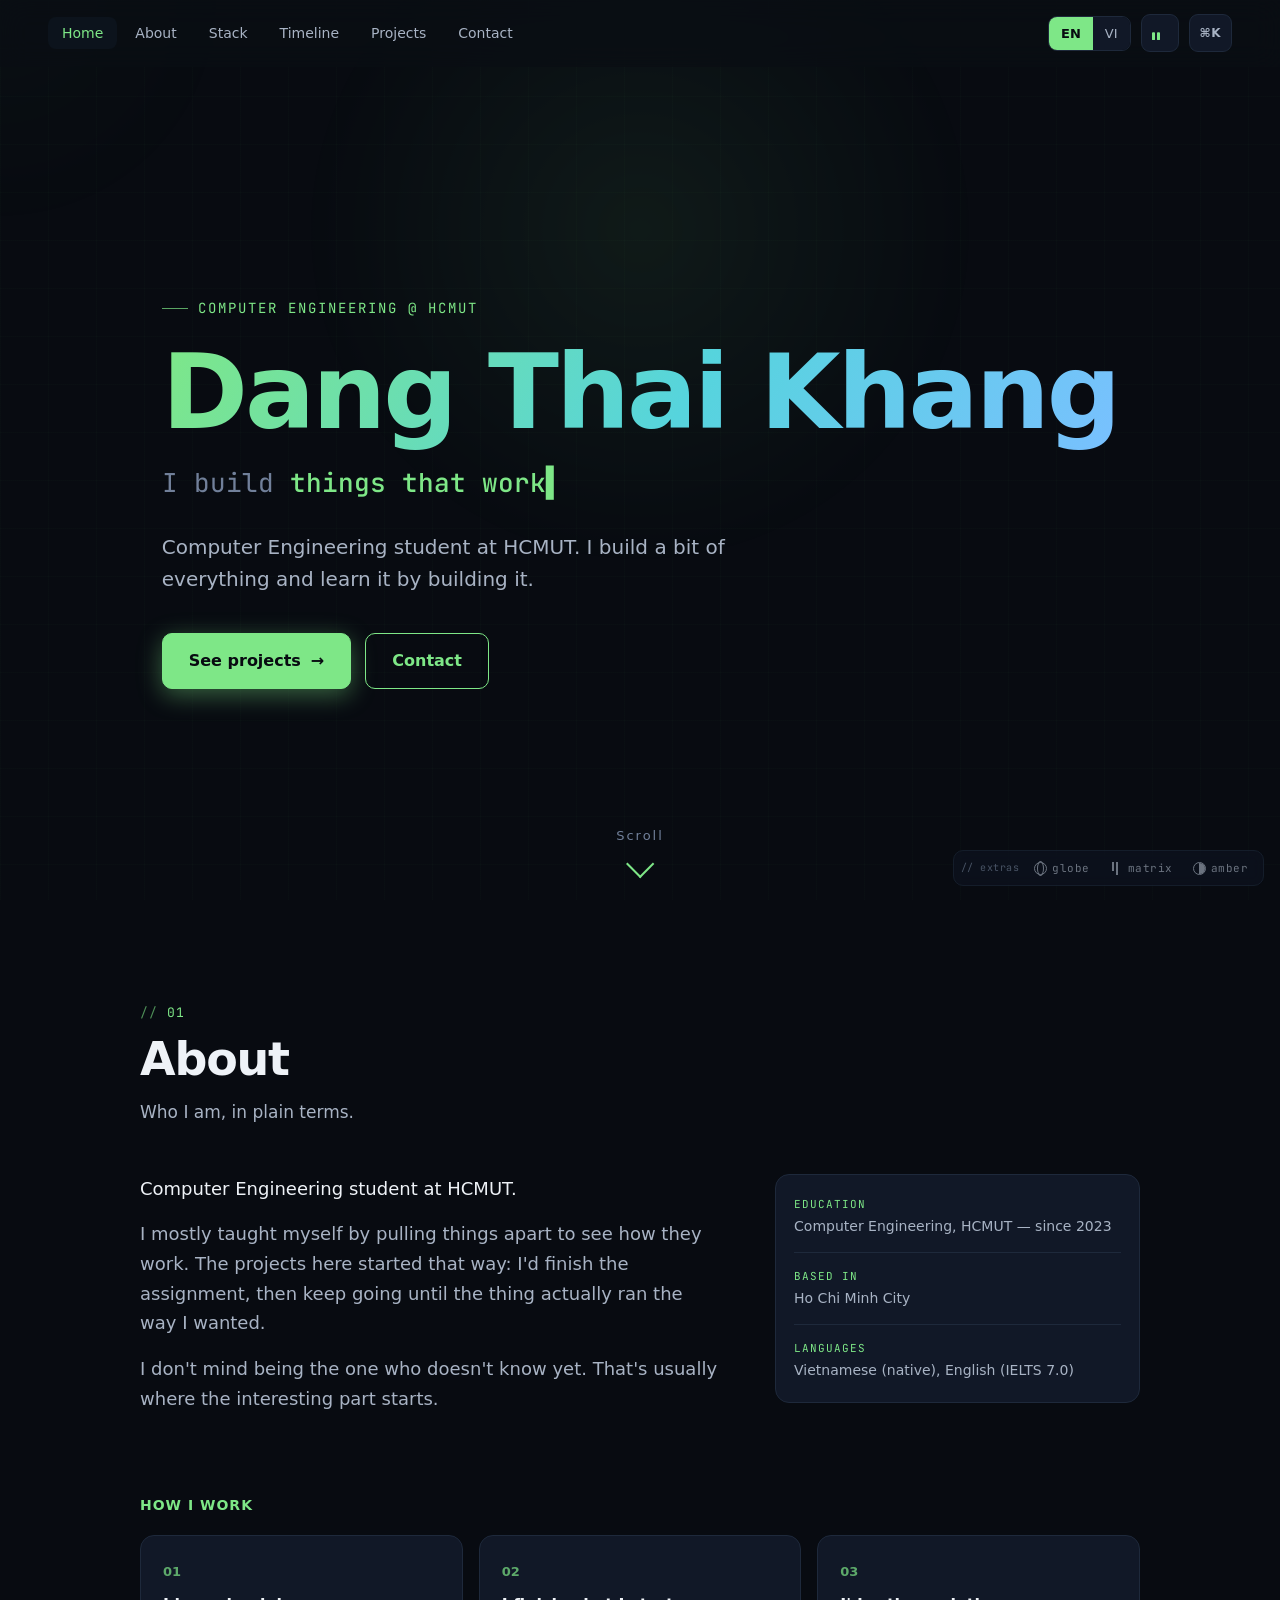
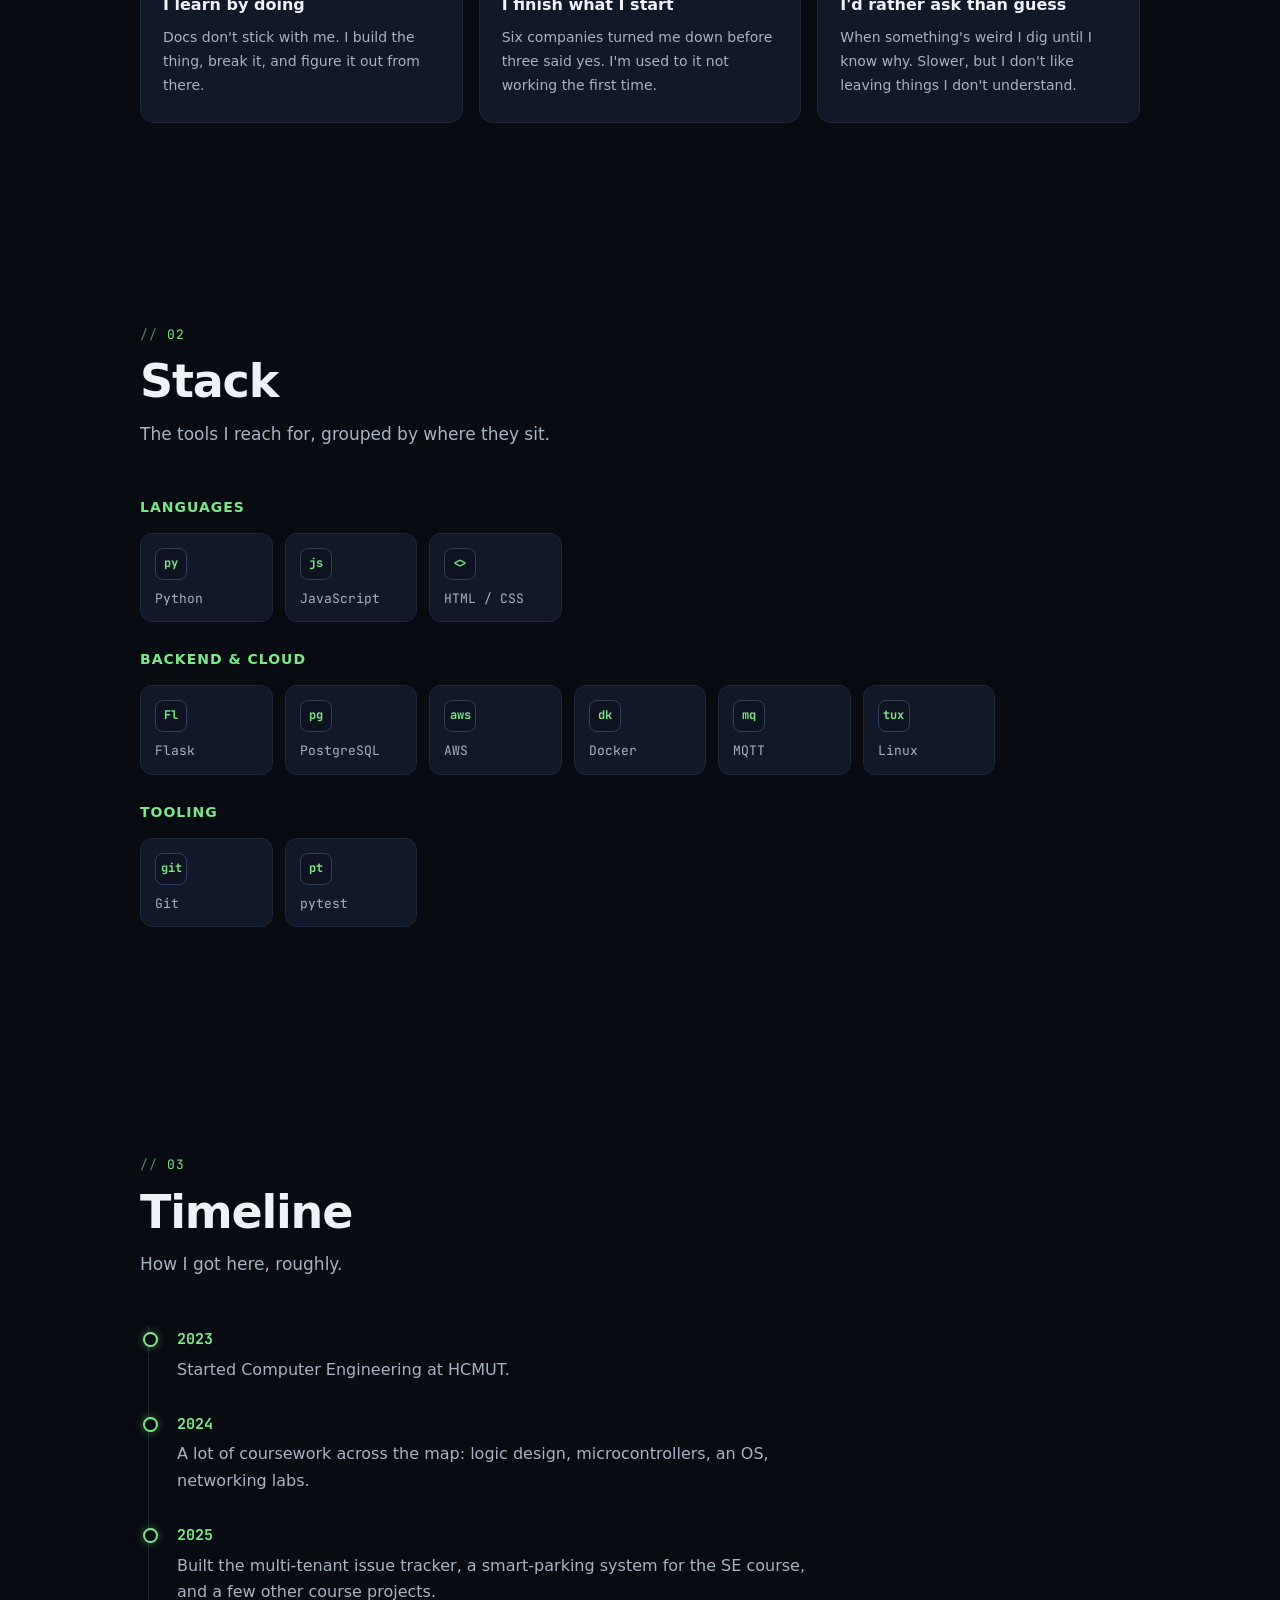
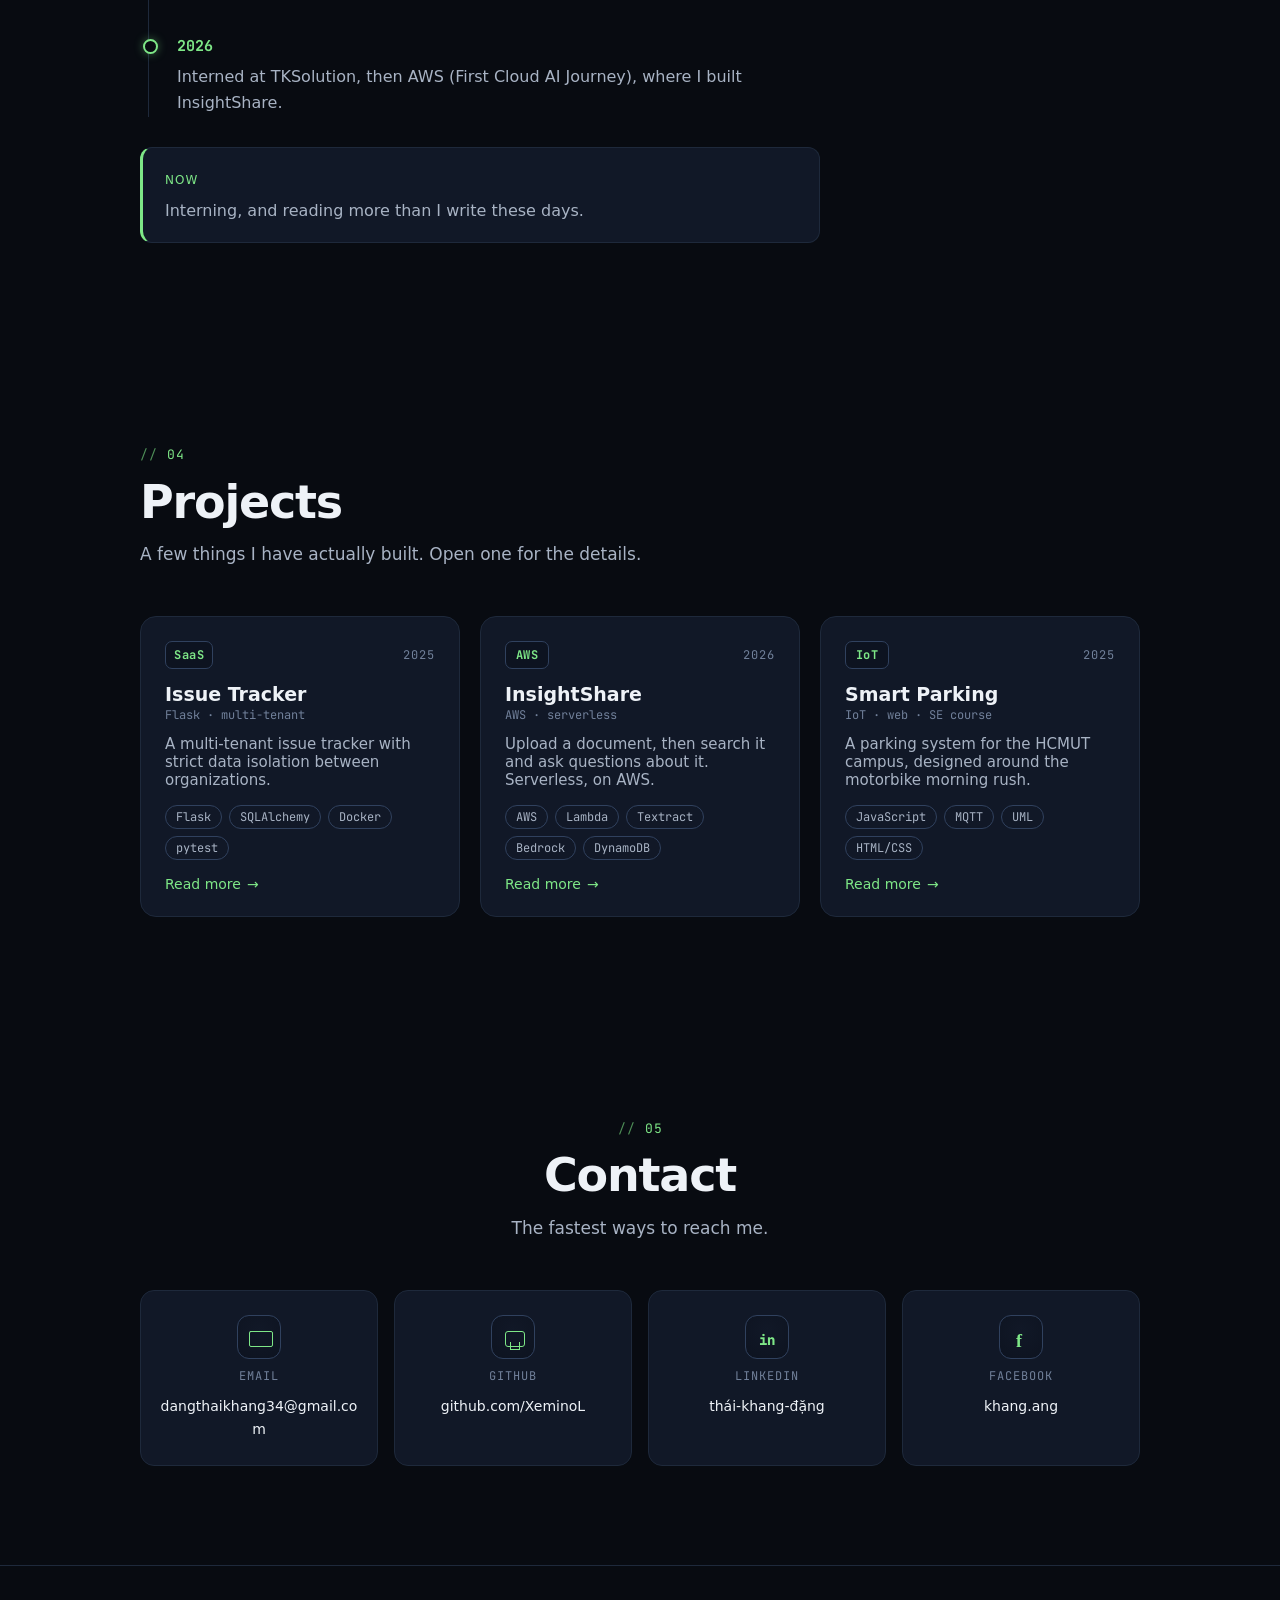
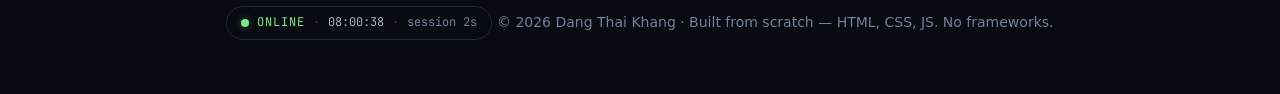
==== commit bbdc05a4: "Redesign: switch to a sans/mono type system and drop the canvas hero background The whole site was s" ====
--- a/index.src.html
+++ b/index.src.html
@@ -33,7 +33,6 @@
   <!-- system boot intro: HUD on canvas (runs every visit; Skip available) -->
   <div class="intro" id="intro">
     <canvas id="hud" class="hud-cv" aria-hidden="true"></canvas>
-    <button class="intro-skip" id="introSkip" aria-label="Skip intro">SKIP ▸</button>
     <div class="intro-log" id="introLog"></div>
   </div>
 
--- a/style.css
+++ b/style.css
@@ -3,23 +3,27 @@
    ===================================================================== */
 
 :root {
-  --bg: #0a0e14;
+  --bg: #080b11;
   --bg-2: #0d1320;
-  --surface: #121a2a;
+  --surface: #111827;
   --surface-2: #16203250;
-  --border: #1f2b40;
-  --border-hi: #2c3e5c;
+  --border: #1e293b;
+  --border-hi: #30415e;
   --green: #7ee787;
   --green-dim: #56d364;
   --cyan: #56d4dd;
   --blue: #79c0ff;
-  --text: #e6edf3;
-  --text-dim: #aeb9c7;
-  --text-faint: #7d8aa0;
+  --text: #eef2f7;
+  --text-dim: #a8b3c4;
+  --text-faint: #71809a;
   --glow: rgba(126, 231, 135, 0.4);
   --shadow: rgba(0, 0, 0, 0.5);
-  --maxw: 1000px;
+  --maxw: 1080px;
   --ease: cubic-bezier(0.22, 1, 0.36, 1);
+  /* Sans for headings + prose (this is what makes it read like a real product,
+     not a student's terminal). Mono kept for code, labels, tags, numbers. */
+  --sans: 'Inter', system-ui, -apple-system, 'Segoe UI Variable', 'Segoe UI', Roboto, Helvetica, Arial, sans-serif;
+  --mono: 'JetBrains Mono', ui-monospace, 'SF Mono', Menlo, 'Courier New', monospace;
 }
 
 /* Hidden "amber" easter egg: recolor the whole phosphor palette to amber CRT,
@@ -46,10 +50,8 @@
   background: repeating-linear-gradient(rgba(255, 184, 77, 0.05) 0 1px, transparent 1px 3px);
   mix-blend-mode: overlay;
 }
-@media (prefers-reduced-motion: no-preference) {
-  body.amber { animation: crtflicker 6s infinite; }
-  @keyframes crtflicker { 0%, 96%, 100% { filter: none; } 98% { filter: brightness(1.08); } }
-}
+body.amber { animation: crtflicker 6s infinite; }
+@keyframes crtflicker { 0%, 96%, 100% { filter: none; } 98% { filter: brightness(1.08); } }
 
 /* ===== GLITCH EGG (amber CRT) — a rare horror-.exe flicker, then a faint
    sigil blinks into a corner for a few seconds; click it to flip amber CRT. ===== */
@@ -74,11 +76,15 @@
 * { margin: 0; padding: 0; box-sizing: border-box; }
 html { scroll-behavior: smooth; }
 body {
-  font-family: 'JetBrains Mono', ui-monospace, 'Courier New', monospace;
+  font-family: var(--sans);
   background: var(--bg); color: var(--text);
-  line-height: 1.75; font-size: 16px; overflow-x: hidden;
-  -webkit-font-smoothing: antialiased;
-}
+  line-height: 1.65; font-size: 16px; overflow-x: hidden;
+  -webkit-font-smoothing: antialiased; text-rendering: optimizeLegibility;
+}
+/* mono only where it earns it: code, technical labels, tags, numbers, the eggs */
+.mono, code, kbd, .section-num, .tech-glyph, .tech-name, .proj-icon, .proj-year,
+.tag, .pmeta, .cc-label, .fact-key, .tl-year, .hero-kicker, .status-bar,
+.egg-name, .egg-dock-tag, .lang-pill button, .icon-btn { font-family: var(--mono); }
 body.intro-lock, body.page-open { overflow: hidden; }
 img { max-width: 100%; display: block; }
 
@@ -100,9 +106,11 @@
   width: 70vw; max-width: 820px; aspect-ratio: 1;
   background: radial-gradient(circle, var(--glow) 0%, transparent 60%);
   top: -20%; left: 50%; transform: translateX(-50%);
-  opacity: 0.18; filter: blur(60px); animation: float 14s ease-in-out infinite;
-}
-@keyframes float { 0%,100%{transform:translateX(-50%) translateY(0) scale(1);} 50%{transform:translateX(-50%) translateY(40px) scale(1.08);} }
+  opacity: 0.18; animation: float 14s ease-in-out infinite; will-change: transform;
+}
+/* no blur() and no scale() here: the gradient is already soft, and re-blurring /
+   re-scaling an 800px layer every frame is what made laptops stutter. Just drift. */
+@keyframes float { 0%,100%{transform:translateX(-50%) translateY(0);} 50%{transform:translateX(-50%) translateY(34px);} }
 #rain { position: fixed; inset: 0; z-index: 0; pointer-events: none; opacity: 0; transition: opacity 0.8s; }
 body.rain #rain { opacity: 0.16; }
 .spotlight {
@@ -147,13 +155,13 @@
 .nav-burger { display: none; }
 
 /* ===== layout ===== */
-.wrap { position: relative; z-index: 1; max-width: var(--maxw); margin: 0 auto; padding: 0 clamp(16px, 4vw, 32px); }
-section { padding: clamp(60px, 9vh, 110px) 0; }
-.section-head { margin-bottom: 36px; }
-.section-num { color: var(--green); font-size: 14px; }
-.section-num::before { content: '// '; }
-.section-title { font-size: clamp(26px, 5vw, 40px); font-weight: 800; letter-spacing: -0.5px; margin-top: 4px; }
-.section-lead { color: var(--text-dim); margin-top: 12px; max-width: 640px; }
+.wrap { position: relative; z-index: 1; max-width: var(--maxw); margin: 0 auto; padding: 0 clamp(18px, 4vw, 40px); }
+section { padding: clamp(72px, 11vh, 128px) 0; }
+.section-head { margin-bottom: 48px; }
+.section-num { color: var(--green); font-size: 13px; letter-spacing: 1px; }
+.section-num::before { content: '// '; opacity: 0.6; }
+.section-title { font-size: clamp(30px, 5vw, 46px); font-weight: 800; letter-spacing: -1.2px; margin-top: 10px; line-height: 1.05; }
+.section-lead { color: var(--text-dim); margin-top: 14px; max-width: 620px; font-size: clamp(15px, 1.8vw, 17px); }
 
 /* ===== reveal ===== */
 .reveal { opacity: 0; transform: translateY(26px); transition: opacity 0.7s var(--ease), transform 0.7s var(--ease); }
@@ -161,17 +169,17 @@
 
 /* ===== HERO ===== */
 .hero { position: relative; min-height: 100vh; display: flex; flex-direction: column; justify-content: center; padding-top: 80px; overflow: hidden; }
-#particles { position: absolute; inset: 0; z-index: 0; }
 .hero-inner { position: relative; z-index: 1; }
-.hero-kicker { color: var(--text-faint); font-size: clamp(13px, 2vw, 16px); letter-spacing: 1px; margin-bottom: 14px; }
-.hero-name { font-size: clamp(42px, 10vw, 96px); font-weight: 800; line-height: 1.03; letter-spacing: -2px; }
-.hero-name .grad { background: linear-gradient(120deg, var(--green), var(--cyan) 60%, var(--blue)); -webkit-background-clip: text; background-clip: text; color: transparent; }
-.hero-type { font-size: clamp(18px, 3.5vw, 30px); font-weight: 700; color: var(--text); margin-top: 10px; }
+.hero-kicker { color: var(--green); font-size: clamp(12px, 2vw, 14px); letter-spacing: 2px; text-transform: uppercase; margin-bottom: 20px; display: inline-flex; align-items: center; gap: 10px; }
+.hero-kicker::before { content: ''; width: 26px; height: 1px; background: var(--green); opacity: 0.7; }
+.hero-name { font-size: clamp(46px, 10vw, 104px); font-weight: 800; line-height: 1.0; letter-spacing: -3px; }
+.hero-name .grad { background: linear-gradient(120deg, var(--green), var(--cyan) 55%, var(--blue)); -webkit-background-clip: text; background-clip: text; color: transparent; }
+.hero-type { font-family: var(--mono); font-size: clamp(16px, 3vw, 26px); font-weight: 500; color: var(--text); margin-top: 18px; }
 .hero-type .dim { color: var(--text-faint); font-weight: 400; }
 .hero-type #typeText { color: var(--green); }
 .type-caret { color: var(--green); animation: blink 1.1s step-end infinite; }
 @keyframes blink { 0%,100%{opacity:1;} 50%{opacity:0;} }
-.hero-tagline { color: var(--text-dim); font-size: clamp(15px, 2.4vw, 19px); max-width: 660px; margin-top: 22px; }
+.hero-tagline { color: var(--text-dim); font-size: clamp(16px, 2.4vw, 20px); max-width: 620px; margin-top: 26px; line-height: 1.6; }
 .hero-actions { display: flex; flex-wrap: wrap; gap: 14px; margin-top: 38px; }
 .btn { font-family: inherit; font-size: 16px; font-weight: 600; padding: 14px 26px; border-radius: 10px; cursor: pointer; text-decoration: none; display: inline-flex; align-items: center; gap: 10px; transition: all 0.25s var(--ease); border: 1px solid var(--green); }
 .btn-primary { background: var(--green); color: var(--bg); box-shadow: 0 6px 24px var(--glow); }
@@ -272,12 +280,14 @@
 .cc-fb::before { left: 16px; top: 11px; content: 'f'; color: var(--green); font-size: 18px; font-weight: 800; font-family: Georgia, serif; }
 .cc-fb::after { display: none; }
 
-/* ===== np-logo (equalizer mark used in nav + popup) ===== */
+/* ===== np-logo (equalizer mark used in nav + popup) =====
+   Still by default; only animates while music is actually playing (.playing). */
 .np-logo { display: inline-flex; align-items: flex-end; gap: 2px; width: 16px; height: 14px; }
-.np-logo::before, .np-logo::after { content: ''; width: 3px; background: var(--green); border-radius: 1px; animation: eq 0.9s ease-in-out infinite; }
-.np-logo::before { height: 14px; animation-delay: 0.15s; }
-.np-logo::after { height: 8px; }
-@keyframes eq { 0%,100%{height:5px;} 50%{height:16px;} }
+.np-logo::before, .np-logo::after { content: ''; width: 3px; height: 14px; background: var(--green); border-radius: 1px; transform: scaleY(0.55); transform-origin: bottom; }
+.np-logo.playing::before, .np-logo.playing::after { animation: eq 0.9s ease-in-out infinite; will-change: transform; }
+.np-logo.playing::before { animation-delay: 0.15s; }
+/* scaleY instead of height so the bars animate on the GPU (no per-frame reflow) */
+@keyframes eq { 0%,100%{transform:scaleY(0.35);} 50%{transform:scaleY(1);} }
 
 /* ===== SPOTIFY popup ===== */
 .sp-popup { position: fixed; inset: 0; z-index: 1300; display: grid; place-items: start center; padding-top: 80px; background: rgba(5,8,13,0.6); backdrop-filter: blur(6px); -webkit-backdrop-filter: blur(6px); opacity: 0; pointer-events: none; transition: opacity 0.25s var(--ease); }
@@ -346,10 +356,9 @@
 
 /* ===== footer + status ===== */
 footer { text-align: center; padding: 40px 16px; border-top: 1px solid var(--border); color: var(--text-faint); font-size: 14px; position: relative; z-index: 1; }
-.footer-tip { color: var(--text-faint); }
 .status-bar { display: inline-flex; align-items: center; gap: 8px; font-size: 12px; color: var(--text-faint); margin-bottom: 14px; padding: 6px 14px; border: 1px solid var(--border); border-radius: 20px; }
-.status-bar .st-dot { width: 8px; height: 8px; border-radius: 50%; background: var(--green); box-shadow: 0 0 8px var(--glow); animation: stPulse 2s ease-in-out infinite; }
-@keyframes stPulse { 0%,100%{opacity:1;} 50%{opacity:0.3;} }
+.status-bar .st-dot { width: 8px; height: 8px; border-radius: 50%; background: var(--green); box-shadow: 0 0 8px var(--glow); animation: stPulse 3.5s ease-in-out infinite; }
+@keyframes stPulse { 0%,100%{opacity:1;} 50%{opacity:0.72;} }
 .status-bar .st-label { color: var(--green); letter-spacing: 1px; }
 .status-bar .st-sep { opacity: 0.4; }
 #stClock { color: var(--text-dim); }
@@ -416,8 +425,6 @@
 .intro { position: fixed; inset: 0; z-index: 2000; background: radial-gradient(ellipse at center, #0a1018 0%, #05080d 70%, #03050a 100%); transition: opacity 0.5s var(--ease), visibility 0.5s; }
 .intro.done { opacity: 0; visibility: hidden; }
 .hud-cv { position: absolute; inset: 0; width: 100%; height: 100%; }
-.intro-skip { position: absolute; top: 22px; right: 24px; z-index: 3; background: none; border: 1px solid var(--border-hi); color: var(--text-dim); font-family: inherit; font-size: 13px; letter-spacing: 1px; padding: 8px 16px; border-radius: 8px; cursor: pointer; transition: all 0.2s; }
-.intro-skip:hover { color: var(--green); border-color: var(--green); box-shadow: 0 0 14px var(--glow); }
 .intro-log { position: absolute; left: clamp(16px, 5vw, 60px); bottom: clamp(20px, 6vh, 60px); z-index: 3; font-size: 12px; text-align: left; width: min(340px, 80vw); }
 .log-line { color: var(--text-dim); opacity: 0; transform: translateX(-8px); transition: all 0.3s var(--ease); margin: 3px 0; }
 .log-line.in { opacity: 1; transform: none; }
@@ -443,7 +450,6 @@
   .nav-links a { padding: 12px 14px; font-size: 16px; }
   .nav-burger { display: grid; }
   #paletteBtn { display: none; }
-  .footer-tip { display: none; }
   .pp-icon { font-size: 36px; }
 }
 @media (prefers-reduced-motion: reduce) {
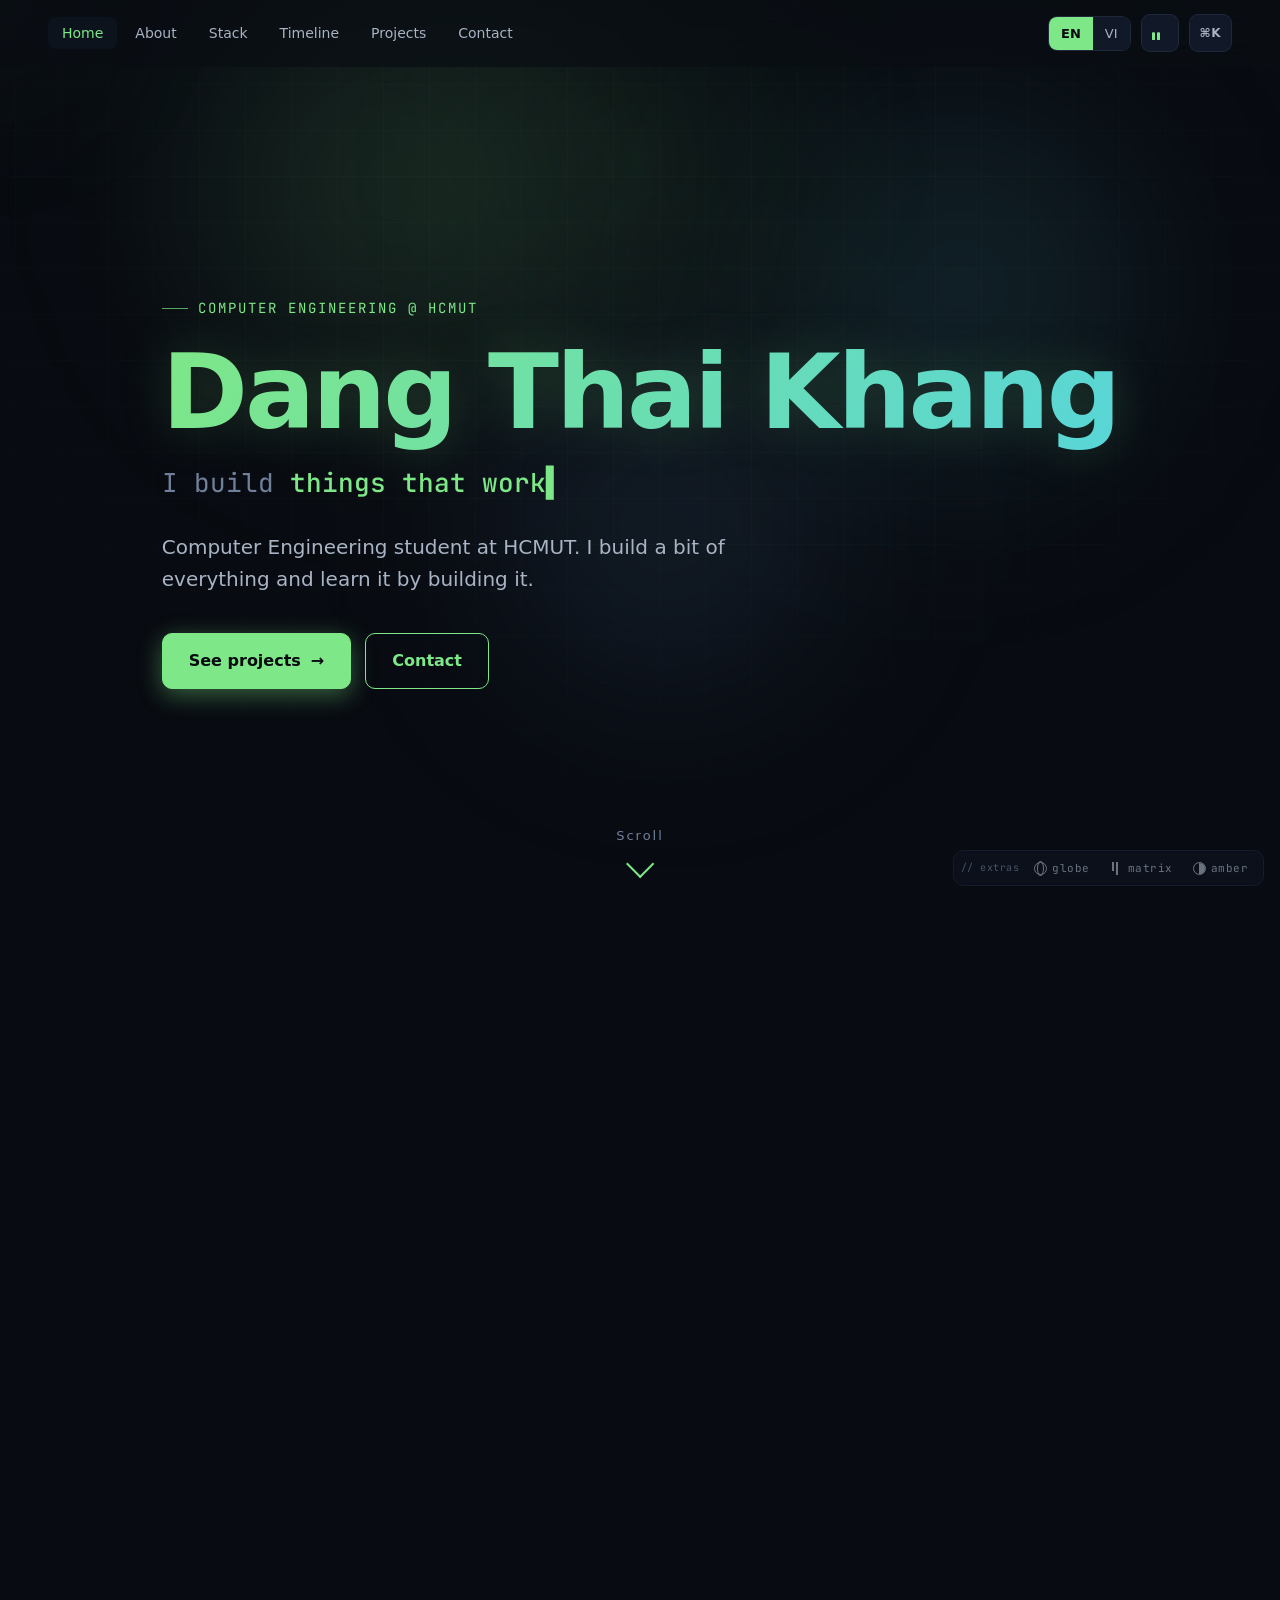
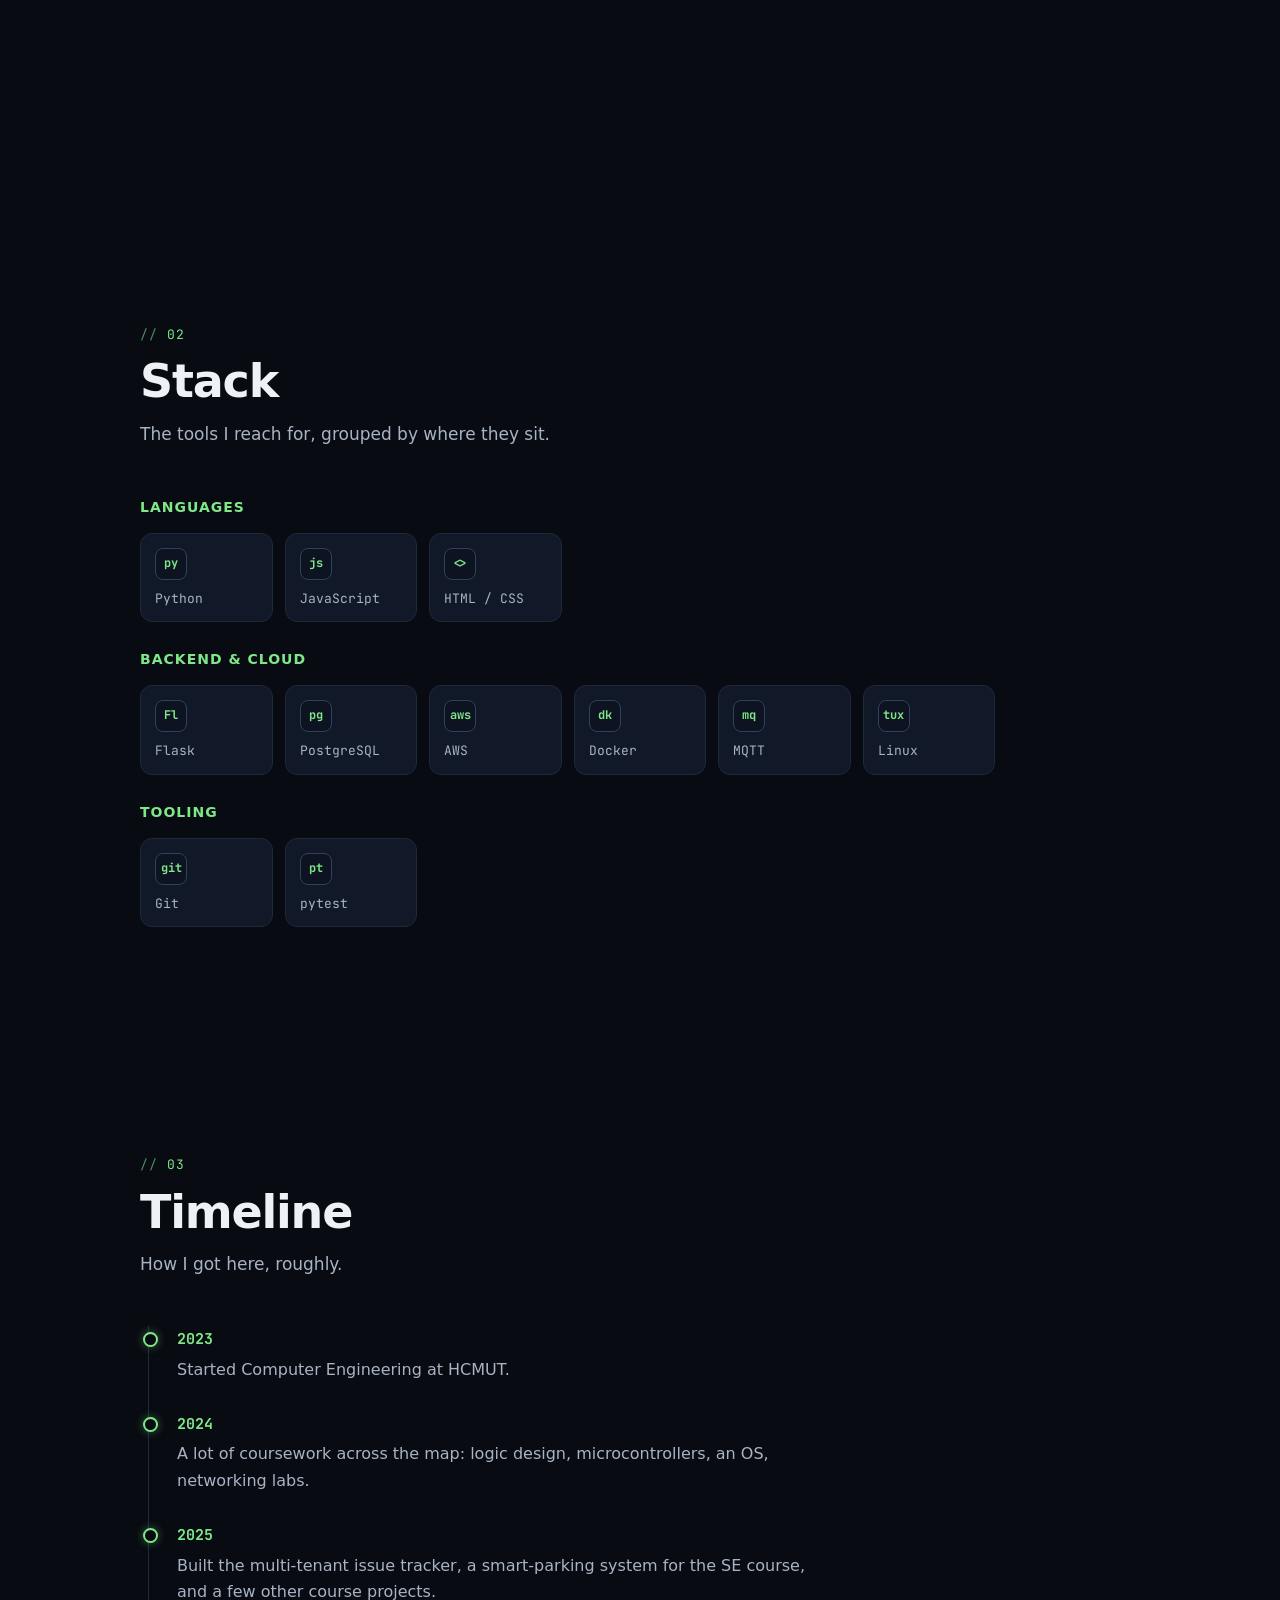
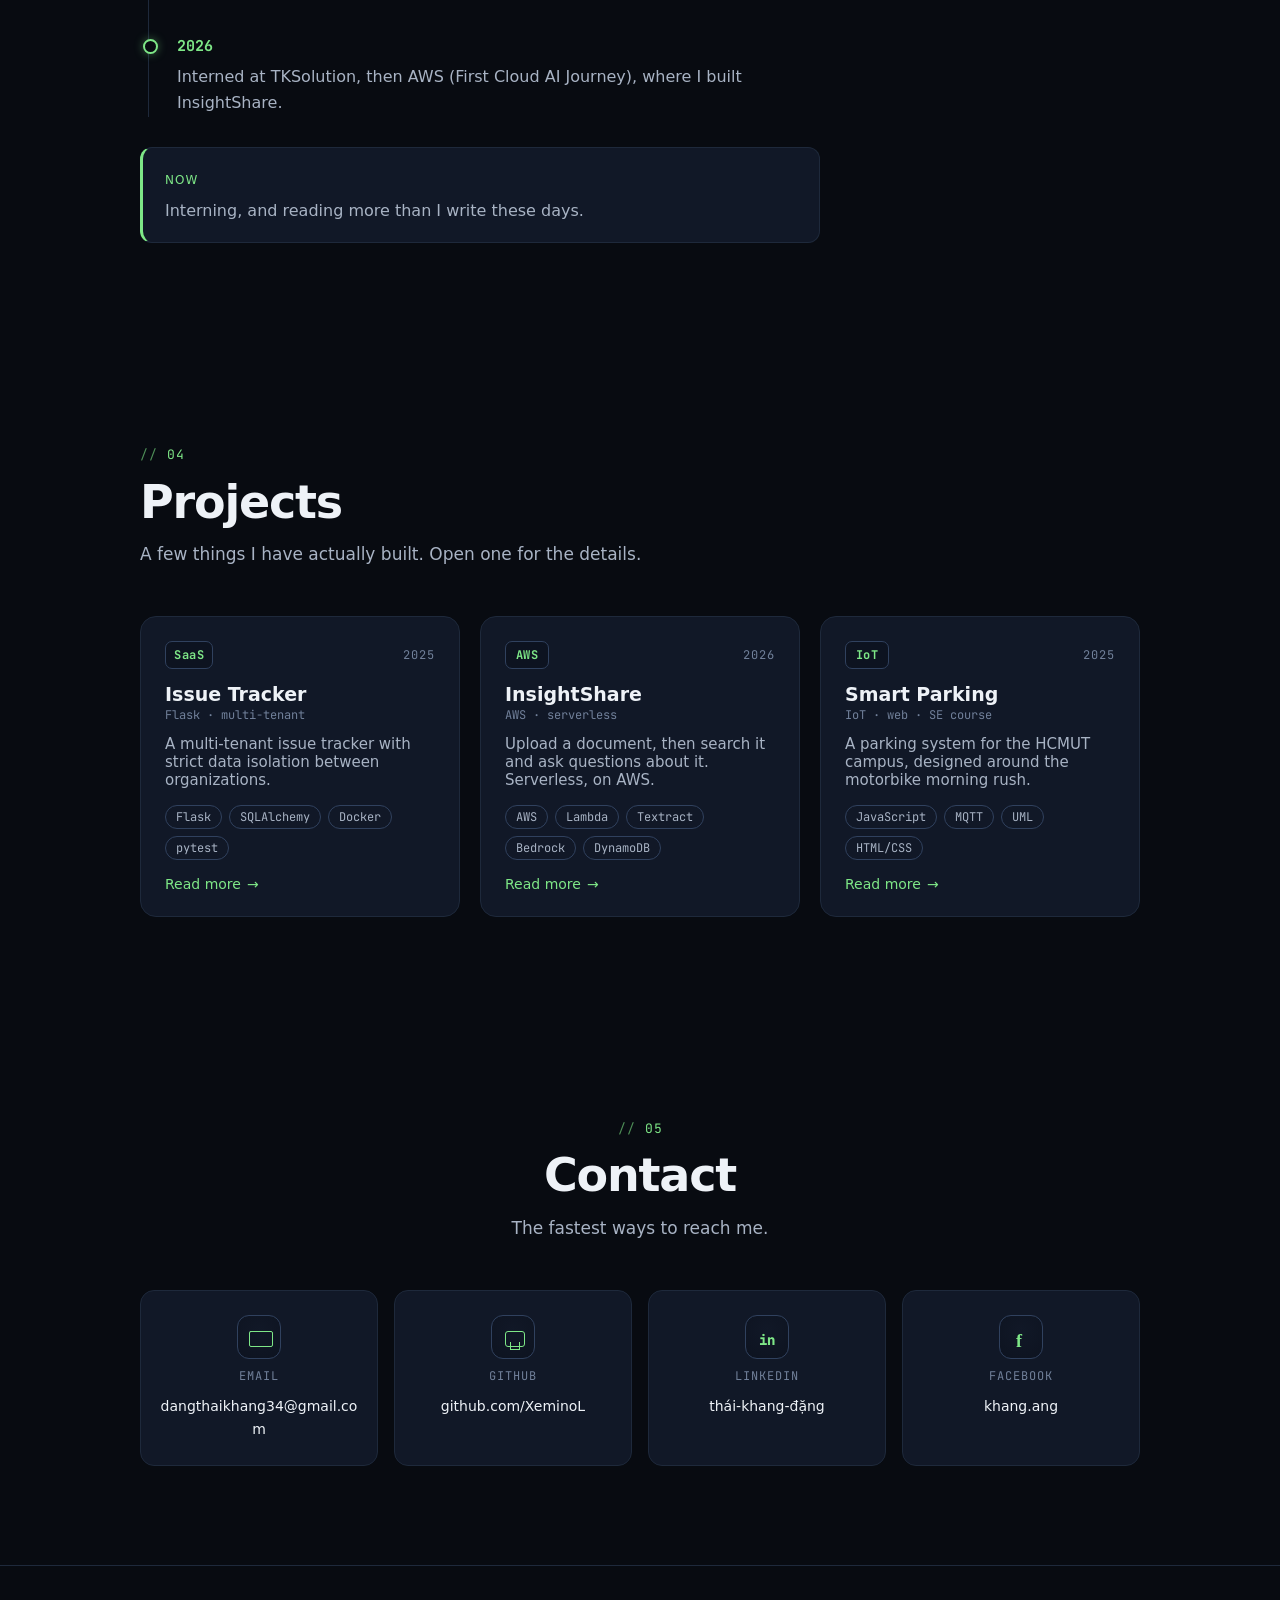
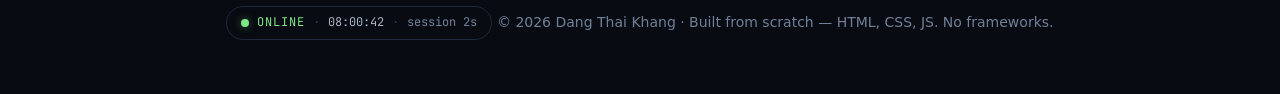
==== commit 4c44c6d7: "Give the background depth: drifting aurora, masked grid, cursor parallax The background had no focal" ====
--- a/index.src.html
+++ b/index.src.html
@@ -36,8 +36,13 @@
     <div class="intro-log" id="introLog"></div>
   </div>
 
-  <div class="bg-grid"></div>
-  <div class="bg-glow"></div>
+  <div class="bg-scene" id="bgScene" aria-hidden="true">
+    <div class="bg-aurora bg-aurora-1"></div>
+    <div class="bg-aurora bg-aurora-2"></div>
+    <div class="bg-aurora bg-aurora-3"></div>
+    <div class="bg-grid"></div>
+    <div class="bg-glow"></div>
+  </div>
   <div class="spotlight" id="spotlight" aria-hidden="true"></div>
   <div class="glitch-overlay" id="glitchOverlay" aria-hidden="true"></div>
   <canvas id="rain"></canvas>
--- a/style.css
+++ b/style.css
@@ -93,24 +93,54 @@
 a, button { -webkit-tap-highlight-color: transparent; }
 ::selection { background: rgba(126, 231, 135, 0.28); color: #fff; }
 
-/* ===== background ===== */
+/* ===== background scene =====
+   Everything here is CSS transform/opacity only (GPU) — no canvas, no blur being
+   re-rendered per frame. The scene wrapper is nudged by the cursor for parallax. */
+.bg-scene {
+  position: fixed; inset: 0; z-index: 0; pointer-events: none;
+  transform: translate3d(0,0,0); will-change: transform;
+}
 .bg-grid {
-  position: fixed; inset: 0; z-index: 0; pointer-events: none;
+  position: absolute; inset: -6%; pointer-events: none;
   background-image:
-    linear-gradient(rgba(126,231,135,0.02) 1px, transparent 1px),
-    linear-gradient(90deg, rgba(126,231,135,0.02) 1px, transparent 1px);
-  background-size: 48px 48px;
+    linear-gradient(rgba(126,231,135,0.025) 1px, transparent 1px),
+    linear-gradient(90deg, rgba(126,231,135,0.025) 1px, transparent 1px);
+  background-size: 46px 46px;
+  /* fade the grid out toward the edges so it reads as a surface, not wallpaper */
+  -webkit-mask-image: radial-gradient(ellipse 90% 80% at 50% 32%, #000 30%, transparent 78%);
+  mask-image: radial-gradient(ellipse 90% 80% at 50% 32%, #000 30%, transparent 78%);
 }
 .bg-glow {
-  position: fixed; z-index: 0; pointer-events: none;
-  width: 70vw; max-width: 820px; aspect-ratio: 1;
+  position: absolute; width: 60vw; max-width: 720px; aspect-ratio: 1;
   background: radial-gradient(circle, var(--glow) 0%, transparent 60%);
-  top: -20%; left: 50%; transform: translateX(-50%);
-  opacity: 0.18; animation: float 14s ease-in-out infinite; will-change: transform;
-}
-/* no blur() and no scale() here: the gradient is already soft, and re-blurring /
-   re-scaling an 800px layer every frame is what made laptops stutter. Just drift. */
-@keyframes float { 0%,100%{transform:translateX(-50%) translateY(0);} 50%{transform:translateX(-50%) translateY(34px);} }
+  top: -22%; left: 50%; transform: translateX(-50%);
+  opacity: 0.16; animation: float 16s ease-in-out infinite; will-change: transform;
+}
+@keyframes float { 0%,100%{transform:translateX(-50%) translateY(0);} 50%{transform:translateX(-50%) translateY(30px);} }
+
+/* aurora — big soft color washes drifting behind the grid */
+.bg-aurora {
+  position: absolute; border-radius: 50%; pointer-events: none;
+  filter: blur(70px); opacity: 0.32; will-change: transform;
+  mix-blend-mode: screen;
+}
+.bg-aurora-1 { width: 46vw; height: 46vw; top: -12%; left: 8%;
+  background: radial-gradient(circle, rgba(126,231,135,0.5), transparent 68%);
+  animation: aur1 26s ease-in-out infinite; }
+.bg-aurora-2 { width: 42vw; height: 42vw; top: 2%; right: 4%; left: auto;
+  background: radial-gradient(circle, rgba(86,212,221,0.45), transparent 68%);
+  animation: aur2 32s ease-in-out infinite; }
+.bg-aurora-3 { width: 40vw; height: 40vw; top: 30%; left: 32%;
+  background: radial-gradient(circle, rgba(121,192,255,0.35), transparent 68%);
+  animation: aur3 38s ease-in-out infinite; }
+/* translate-only keyframes (no scale/no re-blur): the blur is baked once, the GPU
+   just moves the layer. This is the part that keeps it smooth on a laptop. */
+@keyframes aur1 { 0%,100%{transform:translate3d(0,0,0);} 50%{transform:translate3d(6vw,4vw,0);} }
+@keyframes aur2 { 0%,100%{transform:translate3d(0,0,0);} 50%{transform:translate3d(-5vw,5vw,0);} }
+@keyframes aur3 { 0%,100%{transform:translate3d(0,0,0);} 50%{transform:translate3d(3vw,-4vw,0);} }
+@media (prefers-reduced-motion: reduce) {
+  .bg-aurora, .bg-glow { animation: none; }
+}
 #rain { position: fixed; inset: 0; z-index: 0; pointer-events: none; opacity: 0; transition: opacity 0.8s; }
 body.rain #rain { opacity: 0.16; }
 .spotlight {
@@ -173,7 +203,15 @@
 .hero-kicker { color: var(--green); font-size: clamp(12px, 2vw, 14px); letter-spacing: 2px; text-transform: uppercase; margin-bottom: 20px; display: inline-flex; align-items: center; gap: 10px; }
 .hero-kicker::before { content: ''; width: 26px; height: 1px; background: var(--green); opacity: 0.7; }
 .hero-name { font-size: clamp(46px, 10vw, 104px); font-weight: 800; line-height: 1.0; letter-spacing: -3px; }
-.hero-name .grad { background: linear-gradient(120deg, var(--green), var(--cyan) 55%, var(--blue)); -webkit-background-clip: text; background-clip: text; color: transparent; }
+.hero-name .grad {
+  background: linear-gradient(120deg, var(--green), var(--cyan) 55%, var(--blue));
+  background-size: 200% 100%; -webkit-background-clip: text; background-clip: text; color: transparent;
+  /* slow gradient drift + a soft glow so the name reads as lit, not printed */
+  filter: drop-shadow(0 0 24px rgba(126,231,135,0.18));
+  animation: gradShift 12s ease-in-out infinite;
+}
+@keyframes gradShift { 0%,100%{background-position:0% 50%;} 50%{background-position:100% 50%;} }
+@media (prefers-reduced-motion: reduce) { .hero-name .grad { animation: none; } }
 .hero-type { font-family: var(--mono); font-size: clamp(16px, 3vw, 26px); font-weight: 500; color: var(--text); margin-top: 18px; }
 .hero-type .dim { color: var(--text-faint); font-weight: 400; }
 .hero-type #typeText { color: var(--green); }
